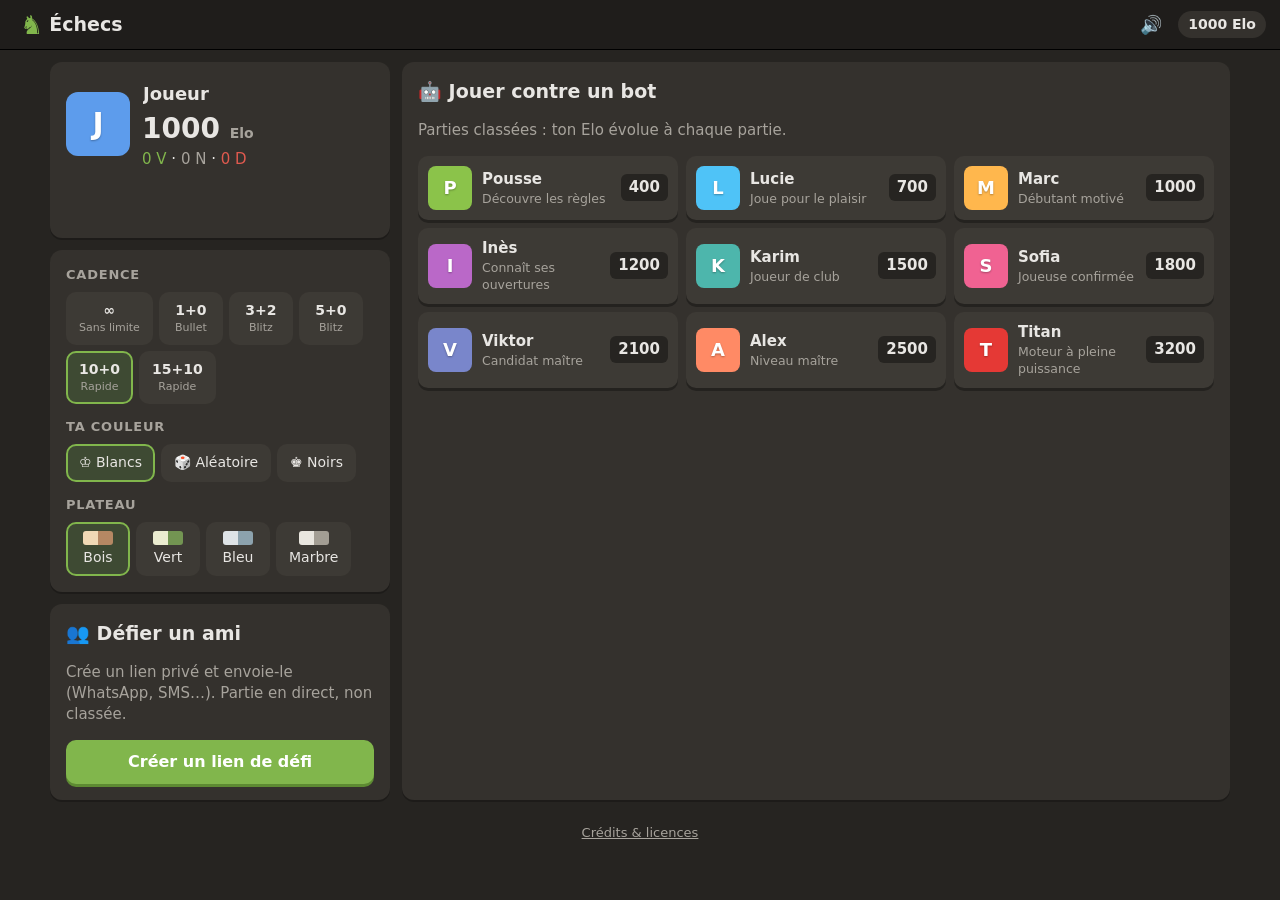
==== index.html @ 0f27241a "Jeu d'échecs : bots, Elo, revue de partie, défi entre amis" ====
<!doctype html>
<html lang="fr">
<head>
<meta charset="utf-8">
<meta name="viewport" content="width=device-width,initial-scale=1,viewport-fit=cover">
<meta name="robots" content="noindex,nofollow">
<meta name="referrer" content="no-referrer">
<meta name="theme-color" content="#262421">
<title>Échecs</title>
<link rel="icon" href="data:image/svg+xml,%3Csvg xmlns='http://www.w3.org/2000/svg' viewBox='0 0 100 100'%3E%3Ctext y='.9em' font-size='90'%3E♞%3C/text%3E%3C/svg%3E">
<link rel="stylesheet" href="lib/pieces.css">
<link rel="stylesheet" href="css/style.css">
<script src="lib/peerjs.min.js" defer></script>
<script type="module" src="js/app.js"></script>
</head>
<body data-theme="bois">
<header class="topbar">
  <button class="brand" data-act="home"><span class="logo">♞</span> Échecs</button>
  <div class="top-right">
    <button class="icon-btn" id="btnSound" data-act="toggleSound" title="Son">🔊</button>
    <span class="chip" id="eloChip"></span>
  </div>
</header>

<main>
  <section id="home" class="screen">
    <div class="home-grid">
      <div class="card profile">
        <span class="avatar big" id="meAvatar"></span>
        <div class="pinfo">
          <input id="nameInput" maxlength="16" aria-label="Pseudo" title="Clique pour changer ton pseudo">
          <div class="elo-big"><span id="eloBig"></span> <small>Elo</small></div>
          <div class="stats" id="stats"></div>
        </div>
        <canvas id="eloSpark" height="40"></canvas>
      </div>

      <div class="card settings">
        <h3>Cadence</h3><div class="chips" id="tcChips"></div>
        <h3>Ta couleur</h3><div class="chips" id="colorChips"></div>
        <h3>Plateau</h3><div class="chips" id="themeChips"></div>
      </div>

      <div class="card friend">
        <h2>👥 Défier un ami</h2>
        <p class="muted">Crée un lien privé et envoie-le (WhatsApp, SMS…). Partie en direct, non classée.</p>
        <button class="btn primary wide" data-act="host">Créer un lien de défi</button>
      </div>

      <div class="card bots">
        <h2>🤖 Jouer contre un bot</h2>
        <p class="muted">Parties classées : ton Elo évolue à chaque partie.</p>
        <div class="bot-grid" id="botGrid"></div>
      </div>
    </div>
    <footer class="foot"><a href="credits.html">Crédits &amp; licences</a></footer>
  </section>

  <section id="game" class="screen hidden">
    <div class="game-layout">
      <div class="board-col">
        <div class="pbar" id="barTop"></div>
        <div class="board-row">
          <div class="evalbar hidden" id="evalBar"><div class="fill" id="evalFill"></div><span id="evalTxt"></span></div>
          <div id="board"></div>
        </div>
        <div class="pbar" id="barBottom"></div>
      </div>
      <aside class="side">
        <div class="actions" id="actions"></div>
        <div class="card review hidden" id="review"></div>
        <div class="card movecard">
          <div class="moves" id="moves"></div>
          <div class="nav">
            <button data-act="first" title="Début">⏮</button>
            <button data-act="prev" title="Précédent">◀</button>
            <button data-act="next" title="Suivant">▶</button>
            <button data-act="last" title="Fin">⏭</button>
            <button data-act="flip" title="Retourner l'échiquier">⇅</button>
          </div>
        </div>
      </aside>
    </div>
  </section>
</main>

<div class="modal hidden" id="modal"><div class="modal-box" id="modalBox"></div></div>
<div class="toast" id="toast"></div>
</body>
</html>
---- lib/pieces.css ----
/** Embedded SVGs for all chess pieces */
.piece.pawn.white {
  background-image: url('[data-uri]');
}
.piece.bishop.white {
  background-image: url('[data-uri]');
}
.piece.knight.white {
  background-image: url('[data-uri]');
}
.piece.rook.white {
  background-image: url('[data-uri]');
}
.piece.queen.white {
  background-image: url('[data-uri]');
}
.piece.king.white {
  background-image: url('[data-uri]');
}
.piece.pawn.black {
  background-image: url('[data-uri]');
}
.piece.bishop.black {
  background-image: url('[data-uri]');
}
.piece.knight.black {
  background-image: url('[data-uri]');
}
.piece.rook.black {
  background-image: url('[data-uri]');
}
.piece.queen.black {
  background-image: url('[data-uri]');
}
.piece.king.black {
  background-image: url('[data-uri]');
}
---- css/style.css ----
:root {
  --bg: #262421; --bg2: #2f2c29; --card: #34312d; --card2: #3d3a35; --line: #4a4640;
  --txt: #e8e6e3; --muted: #a7a39c; --green: #81b64c; --green-d: #5d8a32; --red: #e05a4f;
  --light: #f0d9b5; --dark: #b58863;
  --bs: min(calc(100vw - 20px), calc(100dvh - 200px), 640px);
  color-scheme: dark;
}
body[data-theme="vert"] { --light: #ebecd0; --dark: #739552; }
body[data-theme="bleu"] { --light: #dee3e6; --dark: #8ca2ad; }
body[data-theme="marbre"] { --light: #e9e6df; --dark: #a39e94; }

* { box-sizing: border-box; }
html, body { margin: 0; }
body {
  background: var(--bg); color: var(--txt); min-height: 100dvh;
  font: 15px/1.4 system-ui, -apple-system, "Segoe UI", Roboto, sans-serif;
  -webkit-tap-highlight-color: transparent;
}
button { font: inherit; color: inherit; cursor: pointer; border: 0; background: none; }
.hidden { display: none !important; }
.muted { color: var(--muted); }
.small { font-size: 13px; }
.center { text-align: center; }
h2 { margin: 0 0 6px; font-size: 19px; }
h3 { margin: 14px 0 8px; font-size: 13px; text-transform: uppercase; letter-spacing: .06em; color: var(--muted); }
h3:first-child { margin-top: 0; }

/* Barre du haut */
.topbar {
  position: sticky; top: 0; z-index: 50; display: flex; align-items: center; justify-content: space-between;
  padding: 8px 14px; background: #1f1d1b; border-bottom: 1px solid #000;
}
.brand { font-weight: 800; font-size: 19px; display: flex; align-items: center; gap: 6px; }
.logo { font-size: 26px; color: var(--green); line-height: 1; }
.top-right { display: flex; align-items: center; gap: 8px; }
.icon-btn { font-size: 18px; padding: 4px 8px; border-radius: 8px; }
.icon-btn:hover { background: var(--card); }
.chip { background: var(--card); padding: 4px 10px; border-radius: 99px; font-weight: 700; font-size: 14px; }

main { padding: 12px 10px 30px; max-width: 1200px; margin: 0 auto; }
.card { background: var(--card); border-radius: 12px; padding: 16px; box-shadow: 0 2px 0 rgba(0,0,0,.25); }

/* Boutons */
.btn {
  display: inline-flex; align-items: center; justify-content: center; gap: 6px;
  padding: 11px 16px; border-radius: 10px; background: var(--card2); font-weight: 700;
  box-shadow: 0 3px 0 rgba(0,0,0,.35); transition: filter .15s, transform .05s; text-decoration: none;
}
.btn:hover { filter: brightness(1.12); }
.btn:active { transform: translateY(2px); box-shadow: 0 1px 0 rgba(0,0,0,.35); }
.btn.primary { background: var(--green); color: #fff; box-shadow: 0 3px 0 var(--green-d); font-size: 16px; }
.btn.ghost { background: transparent; box-shadow: none; color: var(--muted); }
.btn.wa { background: #25d366; color: #fff; box-shadow: 0 3px 0 #1a9c4b; }
.btn.wide { width: 100%; }
.btn-col { display: flex; flex-direction: column; gap: 10px; margin-top: 16px; }
.btn-row { display: flex; gap: 8px; flex-wrap: wrap; justify-content: center; margin: 12px 0; }

/* Accueil */
.home-grid { display: grid; gap: 12px; grid-template-columns: 1fr; }
@media (min-width: 860px) {
  .home-grid { grid-template-columns: 340px 1fr; }
  .profile, .settings, .friend { grid-column: 1; }
  .bots { grid-column: 2; grid-row: 1 / span 3; }
}
.profile { display: grid; grid-template-columns: auto 1fr; gap: 12px; align-items: center; }
.profile canvas { grid-column: 1 / -1; width: 100%; height: 40px; }
.avatar {
  display: inline-flex; align-items: center; justify-content: center; flex: none;
  width: 38px; height: 38px; border-radius: 8px; font-weight: 800; color: #fff; font-size: 18px;
  background: #5d9cec; text-shadow: 0 1px 2px rgba(0,0,0,.3);
}
.avatar.big { width: 64px; height: 64px; font-size: 30px; border-radius: 12px; background: #5d9cec; }
#nameInput {
  background: transparent; border: 1px solid transparent; color: var(--txt); font: inherit; font-weight: 800;
  font-size: 18px; padding: 2px 6px; margin-left: -6px; border-radius: 6px; width: 100%;
}
#nameInput:hover, #nameInput:focus { border-color: var(--line); outline: none; background: var(--bg2); }
.elo-big { font-size: 28px; font-weight: 800; }
.elo-big small { font-size: 14px; color: var(--muted); }
.stats .w { color: var(--green); } .stats .l { color: var(--red); } .stats .d { color: var(--muted); }
.chips { display: flex; flex-wrap: wrap; gap: 6px; }
.chip-btn {
  background: var(--card2); border: 2px solid transparent; border-radius: 10px; padding: 7px 11px;
  display: inline-flex; flex-direction: column; align-items: center; min-width: 64px; font-size: 14px;
}
.chip-btn small { color: var(--muted); font-size: 11px; }
.chip-btn.on { border-color: var(--green); background: #3e4a33; }
.chip-btn .sw { width: 30px; height: 14px; border-radius: 3px; margin-bottom: 3px; display: block; }
.theme-bois .sw { background: linear-gradient(90deg, #f0d9b5 50%, #b58863 50%); }
.theme-vert .sw { background: linear-gradient(90deg, #ebecd0 50%, #739552 50%); }
.theme-bleu .sw { background: linear-gradient(90deg, #dee3e6 50%, #8ca2ad 50%); }
.theme-marbre .sw { background: linear-gradient(90deg, #e9e6df 50%, #a39e94 50%); }
.bot-grid { display: grid; gap: 8px; grid-template-columns: repeat(auto-fill, minmax(240px, 1fr)); margin-top: 12px; }
.bot {
  display: flex; align-items: center; gap: 10px; text-align: left; padding: 10px; border-radius: 10px;
  background: var(--card2); box-shadow: 0 3px 0 rgba(0,0,0,.3); transition: transform .1s, filter .15s;
}
.bot:hover { filter: brightness(1.12); transform: translateY(-1px); }
.bot .avatar { width: 44px; height: 44px; }
.bot-info { flex: 1; display: flex; flex-direction: column; min-width: 0; }
.bot-info small { color: var(--muted); }
.bot-elo { font-weight: 800; background: var(--bg); padding: 3px 8px; border-radius: 6px; }
.foot { text-align: center; margin-top: 24px; font-size: 13px; }
.foot a { color: var(--muted); }

/* Partie */
.game-layout { display: flex; flex-direction: column; gap: 12px; align-items: center; }
.board-col { display: flex; flex-direction: column; gap: 6px; }
.board-row { display: flex; gap: 6px; }
.side { width: 100%; max-width: var(--bs); display: flex; flex-direction: column; gap: 10px; }
@media (min-width: 900px) {
  :root { --bs: min(calc(100dvh - 160px), calc(100vw - 440px), 760px); }
  .game-layout { flex-direction: row; align-items: flex-start; justify-content: center; }
  .side { width: 360px; max-width: none; max-height: calc(var(--bs) + 100px); }
  .side .actions { order: 3; }
  .movecard { flex: 1; min-height: 0; }
}

.pbar { display: flex; align-items: center; gap: 10px; min-height: 44px; }
.board-row.with-eval ~ .pbar, .board-row.with-eval ~ .pbar { padding-left: 0; }
.pmeta { flex: 1; min-width: 0; }
.pname { font-weight: 700; white-space: nowrap; overflow: hidden; text-overflow: ellipsis; }
.pelo { color: var(--muted); font-weight: 400; }
.capt { height: 20px; display: flex; align-items: center; gap: 4px; }
.cgroup { display: inline-flex; }
.capt .piece { display: inline-block; width: 18px; height: 18px; background-size: cover; margin-right: -7px; }
.adv { color: var(--muted); font-size: 13px; margin-left: 8px; }
.clock {
  font: 700 22px/1 ui-monospace, "SF Mono", Consolas, monospace; padding: 8px 12px; border-radius: 6px;
  min-width: 96px; text-align: right; background: #2b2926; color: #8b8780;
}
.clock.cw.on { background: #f0f0f0; color: #222; }
.clock.cb.on { background: #1a1917; color: #fff; box-shadow: inset 0 0 0 2px #555; }
.clock.low.on { background: #c33; color: #fff; }
.thinking { display: inline-flex; gap: 3px; margin-left: 8px; vertical-align: middle; }
.thinking i { width: 5px; height: 5px; border-radius: 50%; background: var(--muted); animation: blink 1s infinite; }
.thinking i:nth-child(2) { animation-delay: .2s; } .thinking i:nth-child(3) { animation-delay: .4s; }
@keyframes blink { 0%, 100% { opacity: .2; } 50% { opacity: 1; } }

/* Échiquier */
#board { width: var(--bs); height: var(--bs); }
.board-row.with-eval #board { width: calc(var(--bs) - 22px); height: calc(var(--bs) - 22px); }
.board {
  position: relative; user-select: none; -webkit-user-select: none; touch-action: none;
  border-radius: 4px; overflow: hidden; box-shadow: 0 8px 24px rgba(0,0,0,.5), 0 0 0 1px rgba(0,0,0,.4);
}
.sqs { position: absolute; inset: 0; display: grid; grid-template: repeat(8, 1fr) / repeat(8, 1fr); }
.sq { position: relative; }
.sq.light { background: var(--light); }
.sq.dark { background: var(--dark); }
body[data-theme="bois"] .sq.light { background: var(--light) linear-gradient(115deg, rgba(255,255,255,.08), rgba(0,0,0,.04) 60%, rgba(255,255,255,.06)); }
body[data-theme="bois"] .sq.dark { background: var(--dark) linear-gradient(115deg, rgba(255,255,255,.06), rgba(0,0,0,.08) 55%, rgba(255,255,255,.04)); }
.sq .rk, .sq .fl { position: absolute; font-size: calc(var(--bs) / 48); font-weight: 700; pointer-events: none; }
.sq .rk { top: 3%; left: 4%; } .sq .fl { bottom: 2%; right: 5%; }
.sq.light .rk, .sq.light .fl { color: var(--dark); }
.sq.dark .rk, .sq.dark .fl { color: var(--light); }
.sq.last::after { content: ""; position: absolute; inset: 0; background: rgba(255, 255, 51, .38); }
.sq.sel::after { content: ""; position: absolute; inset: 0; background: rgba(20, 85, 30, .45); }
.sq.check { background-image: radial-gradient(ellipse at center, #ff0000 0%, #e70000 25%, rgba(169,0,0,0) 89%) !important; }
.sq.dest::before {
  content: ""; position: absolute; inset: 0; z-index: 5; pointer-events: none;
  background: radial-gradient(rgba(20, 30, 20, .3) 18%, transparent 19%);
}
.sq.dest.cap::before { background: radial-gradient(transparent 77%, rgba(20, 30, 20, .3) 78%); }
.pcs { position: absolute; inset: 0; z-index: 3; pointer-events: none; }
.pc {
  position: absolute; left: 0; top: 0; width: 12.5%; height: 12.5%; background-size: cover;
  transition: transform .18s cubic-bezier(.25,.8,.35,1); will-change: transform;
  filter: drop-shadow(0 2px 1.5px rgba(0,0,0,.35));
}
.pc.snap { transition: none; }
.pc.dragging { transition: none; z-index: 20; scale: 1.15; filter: drop-shadow(0 8px 6px rgba(0,0,0,.45)); }
.board.active .sq { cursor: pointer; }
.arrows { position: absolute; inset: 0; width: 100%; height: 100%; z-index: 12; pointer-events: none; }
.badge-wrap { position: absolute; left: 0; top: 0; width: 12.5%; height: 12.5%; z-index: 15; pointer-events: none; }
.badge {
  position: absolute; top: -8%; right: -8%; width: 42%; height: 42%; border-radius: 50%;
  display: flex; align-items: center; justify-content: center; color: #fff; font-weight: 900;
  font-size: calc(var(--bs) / 40); box-shadow: 0 2px 4px rgba(0,0,0,.5); border: 2px solid rgba(255,255,255,.9);
  animation: pop .25s ease-out;
}
@keyframes pop { from { transform: scale(.3); } to { transform: scale(1); } }
.promo {
  position: absolute; inset: 0; z-index: 30; background: rgba(0,0,0,.6);
  display: flex; align-items: center; justify-content: center; gap: 3%;
}
.promo button {
  width: 19%; aspect-ratio: 1; border-radius: 50%; background-color: #d7d7d7; background-size: 80%;
  background-position: center; background-repeat: no-repeat; box-shadow: 0 4px 10px rgba(0,0,0,.5);
}
.promo button:hover { background-color: #fff; }

/* Barre d'évaluation */
.evalbar {
  position: relative; width: 16px; height: calc(var(--bs) - 22px); border-radius: 3px; overflow: hidden;
  background: #403d39; flex: none; box-shadow: 0 0 0 1px rgba(0,0,0,.4);
}
.evalbar .fill { position: absolute; left: 0; right: 0; bottom: 0; background: #f0f0f0; transition: height .4s ease; }
.evalbar.flip .fill { bottom: auto; top: 0; }
#evalTxt { position: absolute; left: 0; right: 0; text-align: center; font-size: 9px; font-weight: 800; z-index: 2; }
#evalTxt.white-adv { bottom: 3px; color: #333; }
#evalTxt.black-adv { top: 3px; color: #ddd; }
.evalbar.flip #evalTxt.white-adv { bottom: auto; top: 3px; }
.evalbar.flip #evalTxt.black-adv { top: auto; bottom: 3px; }

/* Panneau latéral */
.actions { display: flex; gap: 8px; }
.actions .btn { flex: 1; }
.movecard { padding: 0; display: flex; flex-direction: column; overflow: hidden; }
.moves { overflow-y: auto; max-height: 220px; min-height: 80px; padding: 6px 0; }
@media (min-width: 900px) { .moves { max-height: none; flex: 1; } }
.mrow { display: grid; grid-template-columns: 44px 1fr 1fr; padding: 1px 8px; }
.mrow:nth-child(odd) { background: rgba(255,255,255,.025); }
.mnum { color: var(--muted); padding: 4px 0; }
.mv { padding: 4px 6px; border-radius: 4px; cursor: pointer; font-weight: 600; display: flex; align-items: center; gap: 5px; }
.mv:hover { background: var(--card2); }
.mv.cur { background: #4b5d3a; }
.mglyph, .cglyph {
  display: inline-flex; align-items: center; justify-content: center; width: 18px; height: 18px; border-radius: 50%;
  color: #fff; font-size: 10px; font-weight: 900; font-style: normal; flex: none;
}
.nav { display: flex; border-top: 1px solid var(--line); }
.nav button { flex: 1; padding: 12px 0; font-size: 18px; }
.nav button:hover { background: var(--card2); }

.review h3 { display: flex; justify-content: space-between; align-items: baseline; text-transform: none; letter-spacing: 0; font-size: 16px; color: var(--txt); }
.progress { height: 6px; background: var(--bg); border-radius: 3px; overflow: hidden; margin-bottom: 10px; }
.progress i { display: block; height: 100%; background: var(--green); transition: width .3s; }
.accs { display: grid; grid-template-columns: 1fr 1fr; gap: 8px; margin-bottom: 10px; }
.acc { border-radius: 8px; padding: 8px; display: flex; flex-direction: column; align-items: center; }
.acc.w { background: #f0f0f0; color: #222; } .acc.b { background: #1a1917; color: #fff; }
.acc b { font-size: 24px; } .acc small { font-size: 11px; opacity: .7; }
#graph { width: 100%; height: 80px; border-radius: 6px; cursor: pointer; display: block; }
.comment { margin: 10px 0; min-height: 44px; }
.cmt { display: flex; gap: 10px; align-items: flex-start; }
.cglyph { width: 28px; height: 28px; font-size: 13px; }
.cmt > div { flex: 1; }
.cev { font-weight: 800; background: var(--bg); padding: 2px 6px; border-radius: 4px; font-size: 13px; }
.bestline { color: var(--muted); font-size: 14px; margin-top: 2px; }
.bestline b { color: var(--green); }
details summary { cursor: pointer; color: var(--muted); font-size: 14px; }
.counts { width: 100%; border-collapse: collapse; margin-top: 6px; font-size: 14px; }
.counts th { font-size: 12px; color: var(--muted); font-weight: 600; }
.counts td { padding: 3px 4px; }
.counts td:nth-child(2) { display: flex; align-items: center; gap: 6px; }
.cw-n, .cb-n { text-align: center; font-weight: 800; width: 50px; }

/* Modale & toast */
.modal { position: fixed; inset: 0; z-index: 100; background: rgba(0,0,0,.6); display: flex; align-items: center; justify-content: center; padding: 16px; animation: fade .2s; }
.modal-box { background: var(--card); border-radius: 14px; padding: 22px; width: 100%; max-width: 400px; text-align: center; box-shadow: 0 20px 50px rgba(0,0,0,.6); animation: rise .25s ease-out; }
@keyframes fade { from { opacity: 0; } }
@keyframes rise { from { transform: translateY(20px); opacity: 0; } }
.end-icon { font-size: 46px; }
.elo-change { font-size: 18px; margin-top: 8px; }
.elo-change .up { color: var(--green); font-weight: 800; } .elo-change .down { color: var(--red); font-weight: 800; }
.linkbox { width: 100%; padding: 10px; border-radius: 8px; border: 1px solid var(--line); background: var(--bg); color: var(--txt); font: inherit; margin-top: 10px; text-align: center; }
.waiting { display: flex; align-items: center; justify-content: center; gap: 10px; margin: 14px 0 6px; color: var(--muted); }
.spinner { width: 22px; height: 22px; border: 3px solid var(--line); border-top-color: var(--green); border-radius: 50%; animation: spin .8s linear infinite; margin: 10px auto; }
.waiting .spinner { margin: 0; }
@keyframes spin { to { transform: rotate(360deg); } }
.toast {
  position: fixed; left: 50%; bottom: 24px; transform: translate(-50%, 30px); opacity: 0; z-index: 200;
  background: #111; color: #fff; padding: 10px 16px; border-radius: 10px; max-width: calc(100vw - 32px);
  transition: .25s; pointer-events: none; box-shadow: 0 6px 20px rgba(0,0,0,.5); text-align: center;
}
.toast.show { opacity: 1; transform: translate(-50%, 0); }
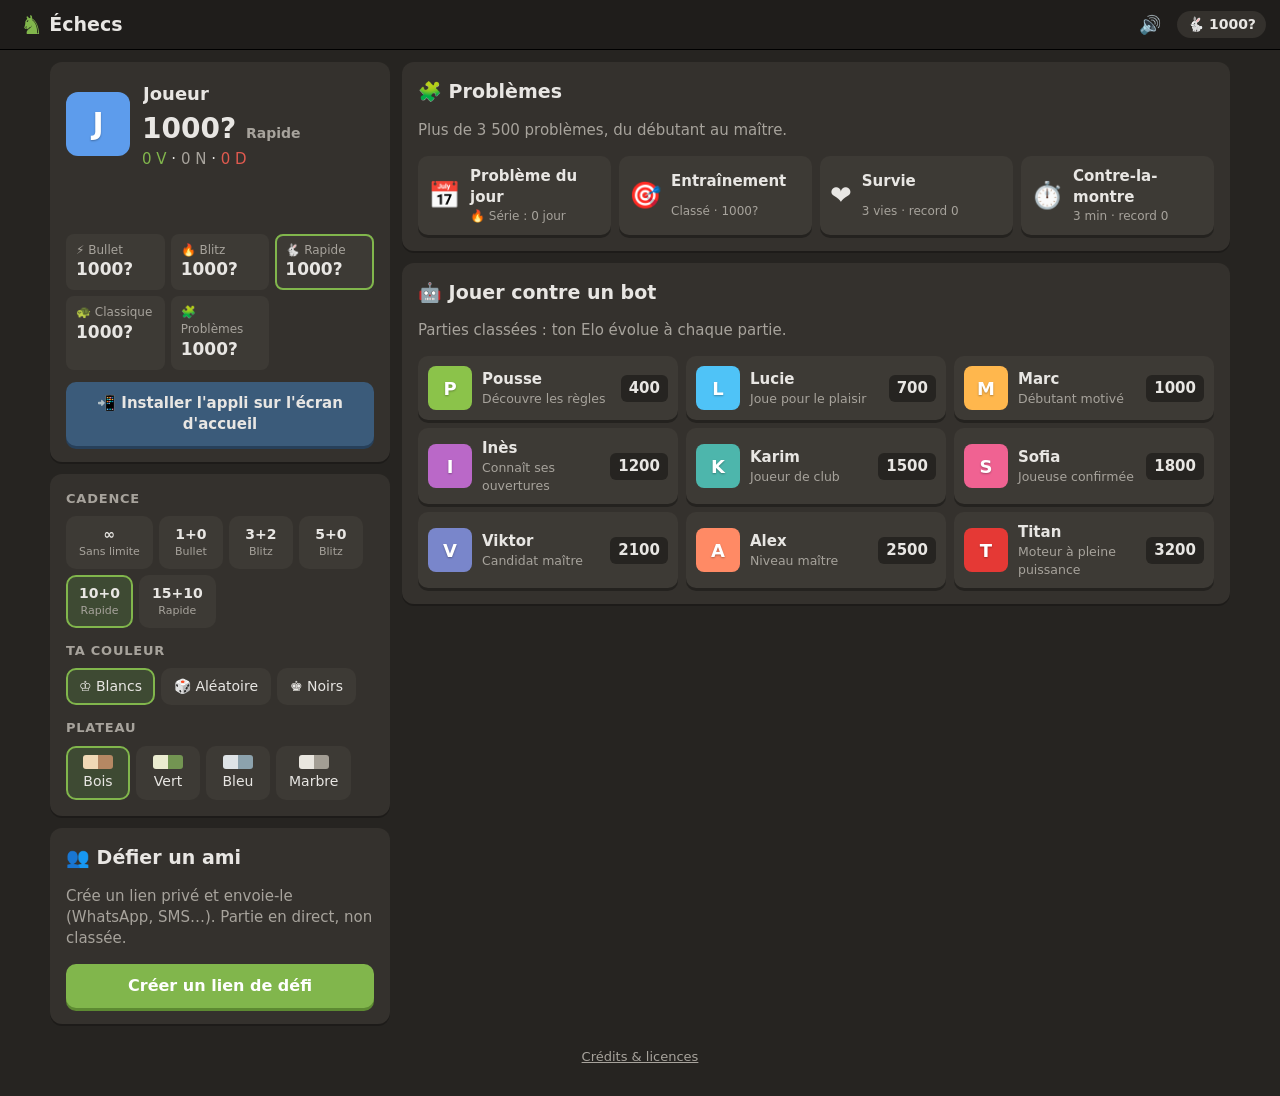
==== commit e9ac71ad: "v2 : classements Glicko-2, problèmes (jour, survie, chrono, entraînement), animations, sons, appli i" ====
--- a/index.html
+++ b/index.html
@@ -6,8 +6,13 @@
 <meta name="robots" content="noindex,nofollow">
 <meta name="referrer" content="no-referrer">
 <meta name="theme-color" content="#262421">
+<link rel="manifest" href="manifest.webmanifest">
+<link rel="apple-touch-icon" href="icons/icon-192.png">
+<meta name="apple-mobile-web-app-capable" content="yes">
+<meta name="apple-mobile-web-app-status-bar-style" content="black-translucent">
+<meta name="apple-mobile-web-app-title" content="Échecs">
 <title>Échecs</title>
-<link rel="icon" href="data:image/svg+xml,%3Csvg xmlns='http://www.w3.org/2000/svg' viewBox='0 0 100 100'%3E%3Ctext y='.9em' font-size='90'%3E♞%3C/text%3E%3C/svg%3E">
+<link rel="icon" href="icons/icon-192.png">
 <link rel="stylesheet" href="lib/pieces.css">
 <link rel="stylesheet" href="css/style.css">
 <script src="lib/peerjs.min.js" defer></script>
@@ -29,10 +34,18 @@
         <span class="avatar big" id="meAvatar"></span>
         <div class="pinfo">
           <input id="nameInput" maxlength="16" aria-label="Pseudo" title="Clique pour changer ton pseudo">
-          <div class="elo-big"><span id="eloBig"></span> <small>Elo</small></div>
+          <div class="elo-big"><span id="eloBig"></span> <small id="eloCat"></small></div>
           <div class="stats" id="stats"></div>
         </div>
         <canvas id="eloSpark" height="40"></canvas>
+        <div class="ratings" id="ratings"></div>
+        <button class="btn wide install hidden" id="installBtn" data-act="install">📲 Installer l'appli sur l'écran d'accueil</button>
+      </div>
+
+      <div class="card puzzles">
+        <h2>🧩 Problèmes</h2>
+        <p class="muted">Plus de 3 500 problèmes, du débutant au maître.</p>
+        <div class="pz-modes" id="pzModes"></div>
       </div>
 
       <div class="card settings">
@@ -54,6 +67,20 @@
       </div>
     </div>
     <footer class="foot"><a href="credits.html">Crédits &amp; licences</a></footer>
+  </section>
+
+  <section id="puzzle" class="screen hidden">
+    <div class="game-layout">
+      <div class="board-col">
+        <div class="pz-top" id="pzTop"></div>
+        <div class="board-row"><div id="pboard"></div></div>
+        <div class="pz-status" id="pzStatus"></div>
+      </div>
+      <aside class="side">
+        <div class="actions" id="pzActions"></div>
+        <div class="card" id="pzPanel"></div>
+      </aside>
+    </div>
   </section>
 
   <section id="game" class="screen hidden">
--- a/css/style.css
+++ b/css/style.css
@@ -58,9 +58,9 @@
 /* Accueil */
 .home-grid { display: grid; gap: 12px; grid-template-columns: 1fr; }
 @media (min-width: 860px) {
-  .home-grid { grid-template-columns: 340px 1fr; }
-  .profile, .settings, .friend { grid-column: 1; }
-  .bots { grid-column: 2; grid-row: 1 / span 3; }
+  .home-grid { grid-template-columns: 340px 1fr; grid-template-areas: "profile puzzles" "profile bots" "settings bots" "friend bots"; align-items: start; }
+  .profile { grid-area: profile; } .settings { grid-area: settings; } .friend { grid-area: friend; }
+  .puzzles { grid-area: puzzles; } .bots { grid-area: bots; }
 }
 .profile { display: grid; grid-template-columns: auto 1fr; gap: 12px; align-items: center; }
 .profile canvas { grid-column: 1 / -1; width: 100%; height: 40px; }
@@ -138,7 +138,7 @@
 @keyframes blink { 0%, 100% { opacity: .2; } 50% { opacity: 1; } }
 
 /* Échiquier */
-#board { width: var(--bs); height: var(--bs); }
+#board, #pboard { width: var(--bs); height: var(--bs); }
 .board-row.with-eval #board { width: calc(var(--bs) - 22px); height: calc(var(--bs) - 22px); }
 .board {
   position: relative; user-select: none; -webkit-user-select: none; touch-action: none;
@@ -264,3 +264,53 @@
   transition: .25s; pointer-events: none; box-shadow: 0 6px 20px rgba(0,0,0,.5); text-align: center;
 }
 .toast.show { opacity: 1; transform: translate(-50%, 0); }
+
+/* ---------- v2 : classements, problèmes, animations ---------- */
+.screen { animation: screenIn .28s ease-out; }
+@keyframes screenIn { from { opacity: 0; transform: translateY(8px); } }
+.ratings { grid-column: 1 / -1; display: grid; grid-template-columns: repeat(auto-fit, minmax(92px, 1fr)); gap: 6px; }
+.rtile { background: var(--card2); border-radius: 8px; padding: 6px 8px; display: flex; flex-direction: column; border: 2px solid transparent; }
+.rtile span { font-size: 12px; color: var(--muted); }
+.rtile b { font-size: 17px; }
+.rtile.on { border-color: var(--green); }
+.install { grid-column: 1 / -1; background: #3b5b7a; box-shadow: 0 3px 0 #27405a; }
+.pz-modes { display: grid; grid-template-columns: repeat(auto-fit, minmax(150px, 1fr)); gap: 8px; margin-top: 12px; }
+.pzmode {
+  display: grid; grid-template-columns: auto 1fr; grid-template-rows: auto auto; column-gap: 10px; text-align: left; align-items: center;
+  background: var(--card2); border-radius: 10px; padding: 10px; box-shadow: 0 3px 0 rgba(0,0,0,.3); transition: transform .1s, filter .15s;
+}
+.pzmode:hover { filter: brightness(1.12); transform: translateY(-1px); }
+.pzi { grid-row: 1 / span 2; font-size: 26px; }
+.pzmode small { color: var(--muted); font-size: 12px; }
+.pz-top { display: flex; align-items: center; justify-content: space-between; min-height: 44px; font-size: 17px; gap: 8px; }
+.pz-stats { display: flex; align-items: center; gap: 12px; font-weight: 800; }
+.pz-score { background: var(--green); color: #fff; border-radius: 8px; padding: 3px 10px; font-size: 18px; }
+.pz-clock { font: 700 22px ui-monospace, Consolas, monospace; background: #f0f0f0; color: #222; border-radius: 6px; padding: 4px 10px; }
+.pz-rating i, .elo-change i { font-style: normal; }
+.up { color: var(--green); } .down { color: var(--red); }
+.hearts { font-size: 18px; letter-spacing: 2px; }
+.pz-status { min-height: 44px; font-size: 16px; padding: 10px 4px; }
+.pz-status .ok { color: var(--green); } .pz-status .ko, .ko { color: var(--red); }
+.turn { width: 16px; height: 16px; border-radius: 3px; display: inline-block; vertical-align: -3px; margin-right: 6px; box-shadow: 0 0 0 1px #000; }
+.turn.w { background: #fff; } .turn.b { background: #111; box-shadow: 0 0 0 1px #777; }
+.pz-info { display: flex; justify-content: space-between; margin-bottom: 8px; }
+.pz-themes { display: flex; flex-wrap: wrap; gap: 6px; margin: 8px 0; }
+.pz-themes span { background: var(--card2); border-radius: 99px; padding: 3px 10px; font-size: 13px; }
+#pzPanel a { display: block; margin-top: 10px; }
+.score-big { font-size: 44px; font-weight: 900; margin: 6px 0; }
+.score-big small { display: block; font-size: 15px; font-weight: 400; color: var(--muted); }
+.sq.good::after { content: ""; position: absolute; inset: 0; background: rgba(129, 182, 76, .55); animation: fadeOut 1s forwards; }
+.sq.bad::after { content: ""; position: absolute; inset: 0; background: rgba(224, 70, 60, .6); animation: fadeOut 1s forwards; }
+.sq.hint::after { content: ""; position: absolute; inset: 0; box-shadow: inset 0 0 0 4px #5c8bb0; background: rgba(92, 139, 176, .35); animation: pulse .5s 3 alternate; }
+@keyframes fadeOut { to { opacity: 0; } }
+@keyframes pulse { from { opacity: .3; } }
+.sq.check { animation: checkPulse 1s ease-in-out 2; }
+@keyframes checkPulse { 50% { filter: brightness(1.35); } }
+.pc.land { animation: land .2s ease-out; }
+@keyframes land { 0% { scale: 1.12; } 60% { scale: .97; } 100% { scale: 1; } }
+.pc.captured { transition: none; animation: capOut .25s ease-in forwards; z-index: 1; }
+@keyframes capOut { to { scale: .4; opacity: 0; rotate: 25deg; } }
+.shake { animation: shake .45s; }
+@keyframes shake { 15%, 55% { translate: -6px 0; } 35%, 75% { translate: 6px 0; } 90% { translate: -2px 0; } }
+.confetti { position: fixed; inset: 0; width: 100vw; height: 100vh; pointer-events: none; z-index: 300; }
+@media (prefers-reduced-motion: reduce) { .pc { transition: none; } .pc.land, .shake, .screen { animation: none; } }
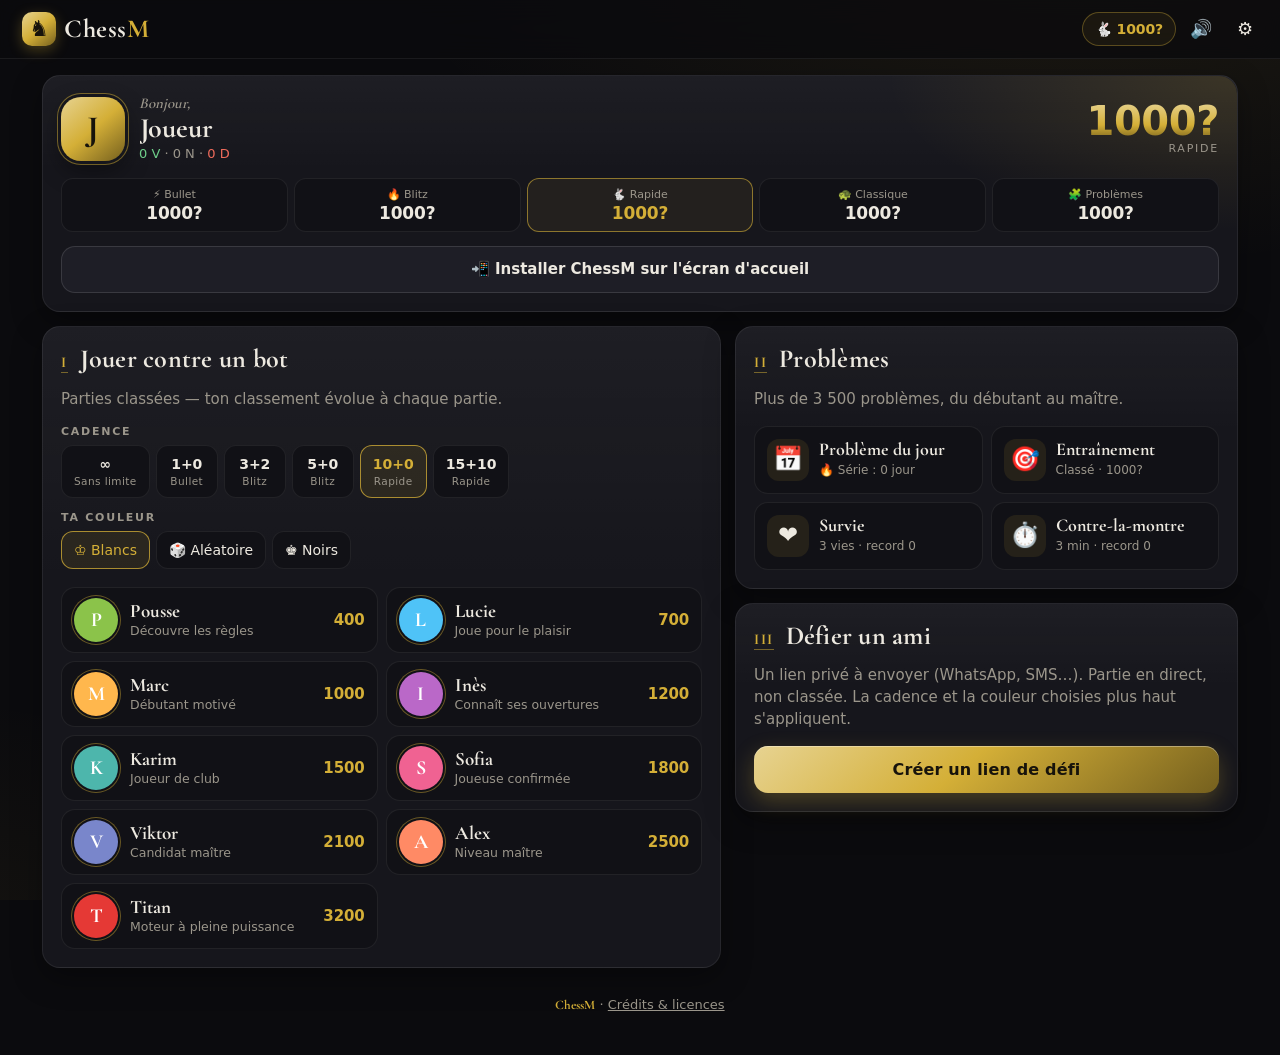
==== commit fc04f4fc: "ChessM : nouveau design premium, couleur d'accent, scénarios et mats dans la revue, annonces vocales" ====
--- a/index.html
+++ b/index.html
@@ -5,68 +5,70 @@
 <meta name="viewport" content="width=device-width,initial-scale=1,viewport-fit=cover">
 <meta name="robots" content="noindex,nofollow">
 <meta name="referrer" content="no-referrer">
-<meta name="theme-color" content="#262421">
+<meta name="theme-color" content="#0c0c0f">
 <link rel="manifest" href="manifest.webmanifest">
 <link rel="apple-touch-icon" href="icons/icon-192.png">
+<meta name="mobile-web-app-capable" content="yes">
 <meta name="apple-mobile-web-app-capable" content="yes">
 <meta name="apple-mobile-web-app-status-bar-style" content="black-translucent">
-<meta name="apple-mobile-web-app-title" content="Échecs">
-<title>Échecs</title>
+<meta name="apple-mobile-web-app-title" content="ChessM">
+<title>ChessM</title>
 <link rel="icon" href="icons/icon-192.png">
+<link rel="preload" href="fonts/cormorant-garamond-latin-700-normal.woff2" as="font" type="font/woff2" crossorigin>
 <link rel="stylesheet" href="lib/pieces.css">
 <link rel="stylesheet" href="css/style.css">
 <script src="lib/peerjs.min.js" defer></script>
 <script type="module" src="js/app.js"></script>
 </head>
-<body data-theme="bois">
+<body data-theme="bronze">
 <header class="topbar">
-  <button class="brand" data-act="home"><span class="logo">♞</span> Échecs</button>
+  <button class="brand" data-act="home" aria-label="Accueil"><span class="logo">♞</span><span class="brand-name">Chess<em>M</em></span></button>
   <div class="top-right">
-    <button class="icon-btn" id="btnSound" data-act="toggleSound" title="Son">🔊</button>
     <span class="chip" id="eloChip"></span>
+    <button class="icon-btn" id="btnSound" data-act="toggleSound" title="Couper / activer le son">🔊</button>
+    <button class="icon-btn" data-act="settings" title="Paramètres" aria-label="Paramètres">⚙</button>
   </div>
 </header>
 
 <main>
   <section id="home" class="screen">
-    <div class="home-grid">
-      <div class="card profile">
+    <div class="hero card">
+      <div class="hero-id">
         <span class="avatar big" id="meAvatar"></span>
         <div class="pinfo">
-          <input id="nameInput" maxlength="16" aria-label="Pseudo" title="Clique pour changer ton pseudo">
-          <div class="elo-big"><span id="eloBig"></span> <small id="eloCat"></small></div>
+          <span class="greet" id="greet">Bonsoir,</span>
+          <input id="nameInput" maxlength="16" aria-label="Pseudo" title="Touche pour changer ton pseudo">
           <div class="stats" id="stats"></div>
         </div>
-        <canvas id="eloSpark" height="40"></canvas>
-        <div class="ratings" id="ratings"></div>
-        <button class="btn wide install hidden" id="installBtn" data-act="install">📲 Installer l'appli sur l'écran d'accueil</button>
+        <div class="hero-elo"><span class="elo-big" id="eloBig"></span><small id="eloCat"></small></div>
+      </div>
+      <canvas id="eloSpark" height="40"></canvas>
+      <div class="ratings" id="ratings"></div>
+      <button class="btn wide install hidden" id="installBtn" data-act="install">📲 Installer ChessM sur l'écran d'accueil</button>
+    </div>
+
+    <div class="home-grid">
+      <div class="card play">
+        <div class="sec-head"><span class="sec-num">I</span><h2>Jouer contre un bot</h2></div>
+        <p class="muted">Parties classées — ton classement évolue à chaque partie.</p>
+        <div class="setting-row"><h3>Cadence</h3><div class="chips" id="tcChips"></div></div>
+        <div class="setting-row"><h3>Ta couleur</h3><div class="chips" id="colorChips"></div></div>
+        <div class="bot-grid" id="botGrid"></div>
       </div>
 
       <div class="card puzzles">
-        <h2>🧩 Problèmes</h2>
+        <div class="sec-head"><span class="sec-num">II</span><h2>Problèmes</h2></div>
         <p class="muted">Plus de 3 500 problèmes, du débutant au maître.</p>
         <div class="pz-modes" id="pzModes"></div>
       </div>
 
-      <div class="card settings">
-        <h3>Cadence</h3><div class="chips" id="tcChips"></div>
-        <h3>Ta couleur</h3><div class="chips" id="colorChips"></div>
-        <h3>Plateau</h3><div class="chips" id="themeChips"></div>
-      </div>
-
       <div class="card friend">
-        <h2>👥 Défier un ami</h2>
-        <p class="muted">Crée un lien privé et envoie-le (WhatsApp, SMS…). Partie en direct, non classée.</p>
+        <div class="sec-head"><span class="sec-num">III</span><h2>Défier un ami</h2></div>
+        <p class="muted">Un lien privé à envoyer (WhatsApp, SMS…). Partie en direct, non classée. La cadence et la couleur choisies plus haut s'appliquent.</p>
         <button class="btn primary wide" data-act="host">Créer un lien de défi</button>
       </div>
-
-      <div class="card bots">
-        <h2>🤖 Jouer contre un bot</h2>
-        <p class="muted">Parties classées : ton Elo évolue à chaque partie.</p>
-        <div class="bot-grid" id="botGrid"></div>
-      </div>
     </div>
-    <footer class="foot"><a href="credits.html">Crédits &amp; licences</a></footer>
+    <footer class="foot"><span>ChessM</span> · <a href="credits.html">Crédits &amp; licences</a></footer>
   </section>
 
   <section id="puzzle" class="screen hidden">
--- a/css/style.css
+++ b/css/style.css
@@ -1,316 +1,443 @@
+/* ChessM — thème premium (noir & accent personnalisable) */
+@font-face { font-family: "Cormorant"; font-weight: 600; font-display: swap; src: url("../fonts/cormorant-garamond-latin-600-normal.woff2") format("woff2"); }
+@font-face { font-family: "Cormorant"; font-weight: 700; font-display: swap; src: url("../fonts/cormorant-garamond-latin-700-normal.woff2") format("woff2"); }
+
 :root {
-  --bg: #262421; --bg2: #2f2c29; --card: #34312d; --card2: #3d3a35; --line: #4a4640;
-  --txt: #e8e6e3; --muted: #a7a39c; --green: #81b64c; --green-d: #5d8a32; --red: #e05a4f;
-  --light: #f0d9b5; --dark: #b58863;
-  --bs: min(calc(100vw - 20px), calc(100dvh - 200px), 640px);
+  --acc: #d4af37; --acc-rgb: 212,175,55; --acc-hi: rgb(232,212,150); --acc-lo: rgb(117,96,30); --acc-ink: #17130b;
+  --bg: #0b0b0e; --bg2: #111116; --card: #16161c; --card2: #1e1e26; --card3: #262630;
+  --line: rgba(255,255,255,.07); --line2: rgba(255,255,255,.12);
+  --txt: #ede9e0; --muted: #9b968b; --ok: #6fcf8a; --ko: #ef6b5b;
+  --light: #e9dcc3; --dark: #a88a62;
+  --serif: "Cormorant", "Iowan Old Style", "Palatino Linotype", Palatino, Georgia, serif;
+  --sans: system-ui, -apple-system, "Segoe UI", Roboto, "Helvetica Neue", sans-serif;
+  --r: 18px;
+  --bs: min(calc(100vw - 24px), calc(100dvh - 210px), 640px);
   color-scheme: dark;
 }
-body[data-theme="vert"] { --light: #ebecd0; --dark: #739552; }
-body[data-theme="bleu"] { --light: #dee3e6; --dark: #8ca2ad; }
-body[data-theme="marbre"] { --light: #e9e6df; --dark: #a39e94; }
-
-* { box-sizing: border-box; }
+body[data-theme="bois"]   { --light: #f0d9b5; --dark: #946f51; }
+body[data-theme="nuit"]   { --light: #cfcbc1; --dark: #56606f; }
+body[data-theme="marbre"] { --light: #ebe8e1; --dark: #a19c92; }
+body[data-theme="vert"]   { --light: #e6ead8; --dark: #6f8f72; }
+body[data-theme="bleu"]   { --light: #dee3e6; --dark: #788fa0; }
+body[data-theme="rubis"]  { --light: #f1e2de; --dark: #a4535b; }
+
+* { box-sizing: border-box; font-feature-settings: "lnum" 1; }
 html, body { margin: 0; }
 body {
-  background: var(--bg); color: var(--txt); min-height: 100dvh;
-  font: 15px/1.4 system-ui, -apple-system, "Segoe UI", Roboto, sans-serif;
+  min-height: 100dvh; color: var(--txt); font: 15px/1.45 var(--sans); font-variant-numeric: lining-nums;
+  background:
+    radial-gradient(1200px 600px at 85% -10%, rgba(var(--acc-rgb), .10), transparent 60%),
+    radial-gradient(900px 500px at -10% 110%, rgba(var(--acc-rgb), .06), transparent 60%),
+    var(--bg);
+  background-attachment: fixed;
   -webkit-tap-highlight-color: transparent;
 }
 button { font: inherit; color: inherit; cursor: pointer; border: 0; background: none; }
+a { color: var(--acc); }
 .hidden { display: none !important; }
 .muted { color: var(--muted); }
 .small { font-size: 13px; }
 .center { text-align: center; }
-h2 { margin: 0 0 6px; font-size: 19px; }
-h3 { margin: 14px 0 8px; font-size: 13px; text-transform: uppercase; letter-spacing: .06em; color: var(--muted); }
-h3:first-child { margin-top: 0; }
-
-/* Barre du haut */
+h2 { margin: 0; font: 700 26px/1.1 var(--serif); letter-spacing: .01em; }
+h3 { margin: 16px 0 8px; font: 600 11px/1 var(--sans); text-transform: uppercase; letter-spacing: .16em; color: var(--muted); }
+::selection { background: rgba(var(--acc-rgb), .35); }
+
+/* ---------- Barre du haut ---------- */
 .topbar {
   position: sticky; top: 0; z-index: 50; display: flex; align-items: center; justify-content: space-between;
-  padding: 8px 14px; background: #1f1d1b; border-bottom: 1px solid #000;
-}
-.brand { font-weight: 800; font-size: 19px; display: flex; align-items: center; gap: 6px; }
-.logo { font-size: 26px; color: var(--green); line-height: 1; }
-.top-right { display: flex; align-items: center; gap: 8px; }
-.icon-btn { font-size: 18px; padding: 4px 8px; border-radius: 8px; }
-.icon-btn:hover { background: var(--card); }
-.chip { background: var(--card); padding: 4px 10px; border-radius: 99px; font-weight: 700; font-size: 14px; }
-
-main { padding: 12px 10px 30px; max-width: 1200px; margin: 0 auto; }
-.card { background: var(--card); border-radius: 12px; padding: 16px; box-shadow: 0 2px 0 rgba(0,0,0,.25); }
-
-/* Boutons */
+  padding: 10px 16px; padding-top: max(10px, env(safe-area-inset-top));
+  background: rgba(11,11,14,.78); backdrop-filter: blur(14px) saturate(1.3); -webkit-backdrop-filter: blur(14px) saturate(1.3);
+  border-bottom: 1px solid var(--line);
+}
+.brand { display: flex; align-items: center; gap: 8px; }
+.logo {
+  width: 34px; height: 34px; border-radius: 10px; display: grid; place-items: center; font-size: 22px; color: var(--acc-ink);
+  background: linear-gradient(140deg, var(--acc-hi), var(--acc) 50%, var(--acc-lo)); box-shadow: 0 4px 14px rgba(var(--acc-rgb), .3);
+}
+.brand-name { font: 700 26px/1 var(--serif); letter-spacing: .02em; }
+.brand-name em { font-style: normal; color: var(--acc); }
+.top-right { display: flex; align-items: center; gap: 6px; }
+.icon-btn { width: 38px; height: 38px; border-radius: 12px; font-size: 18px; display: grid; place-items: center; transition: background .2s; }
+.icon-btn:hover { background: var(--card2); }
+.chip {
+  padding: 6px 12px; border-radius: 99px; font-weight: 700; font-size: 14px; white-space: nowrap;
+  border: 1px solid rgba(var(--acc-rgb), .35); color: var(--acc); background: rgba(var(--acc-rgb), .07);
+}
+
+main { padding: 16px 12px 40px; max-width: 1220px; margin: 0 auto; }
+.card {
+  position: relative; border-radius: var(--r); padding: 18px;
+  background: linear-gradient(180deg, rgba(255,255,255,.035), rgba(255,255,255,0) 40%), var(--card);
+  border: 1px solid var(--line); box-shadow: 0 10px 30px rgba(0,0,0,.35);
+}
+
+/* ---------- Boutons ---------- */
 .btn {
-  display: inline-flex; align-items: center; justify-content: center; gap: 6px;
-  padding: 11px 16px; border-radius: 10px; background: var(--card2); font-weight: 700;
-  box-shadow: 0 3px 0 rgba(0,0,0,.35); transition: filter .15s, transform .05s; text-decoration: none;
-}
-.btn:hover { filter: brightness(1.12); }
-.btn:active { transform: translateY(2px); box-shadow: 0 1px 0 rgba(0,0,0,.35); }
-.btn.primary { background: var(--green); color: #fff; box-shadow: 0 3px 0 var(--green-d); font-size: 16px; }
-.btn.ghost { background: transparent; box-shadow: none; color: var(--muted); }
-.btn.wa { background: #25d366; color: #fff; box-shadow: 0 3px 0 #1a9c4b; }
+  display: inline-flex; align-items: center; justify-content: center; gap: 8px;
+  padding: 12px 18px; border-radius: 14px; font-weight: 650; text-decoration: none;
+  background: var(--card2); border: 1px solid var(--line2); color: var(--txt);
+  transition: transform .12s, border-color .2s, box-shadow .2s, background .2s;
+}
+.btn:hover { border-color: rgba(var(--acc-rgb), .55); box-shadow: 0 0 0 3px rgba(var(--acc-rgb), .08); }
+.btn:active { transform: scale(.98); }
+.btn.primary {
+  color: var(--acc-ink); border: 0; font-size: 16px; letter-spacing: .01em;
+  background: linear-gradient(140deg, var(--acc-hi), var(--acc) 45%, var(--acc-lo));
+  box-shadow: 0 8px 22px rgba(var(--acc-rgb), .28), inset 0 1px 0 rgba(255,255,255,.35);
+}
+.btn.primary:hover { box-shadow: 0 10px 28px rgba(var(--acc-rgb), .42), inset 0 1px 0 rgba(255,255,255,.35); }
+.btn.gold { border-color: rgba(var(--acc-rgb), .6); color: var(--acc); background: rgba(var(--acc-rgb), .08); }
+.btn.ghost { background: transparent; border-color: transparent; color: var(--muted); }
+.btn.ghost:hover { color: var(--txt); box-shadow: none; }
+.btn.wa { background: #1fa855; border: 0; color: #fff; }
 .btn.wide { width: 100%; }
-.btn-col { display: flex; flex-direction: column; gap: 10px; margin-top: 16px; }
-.btn-row { display: flex; gap: 8px; flex-wrap: wrap; justify-content: center; margin: 12px 0; }
-
-/* Accueil */
-.home-grid { display: grid; gap: 12px; grid-template-columns: 1fr; }
-@media (min-width: 860px) {
-  .home-grid { grid-template-columns: 340px 1fr; grid-template-areas: "profile puzzles" "profile bots" "settings bots" "friend bots"; align-items: start; }
-  .profile { grid-area: profile; } .settings { grid-area: settings; } .friend { grid-area: friend; }
-  .puzzles { grid-area: puzzles; } .bots { grid-area: bots; }
-}
-.profile { display: grid; grid-template-columns: auto 1fr; gap: 12px; align-items: center; }
-.profile canvas { grid-column: 1 / -1; width: 100%; height: 40px; }
+.btn.sm { padding: 8px 12px; font-size: 14px; border-radius: 11px; }
+.btn-col { display: flex; flex-direction: column; gap: 10px; margin-top: 18px; }
+.btn-row { display: flex; gap: 8px; flex-wrap: wrap; justify-content: center; margin: 14px 0; }
+
+/* ---------- Accueil ---------- */
+.hero { display: grid; gap: 14px; margin-bottom: 14px; overflow: hidden; }
+.hero::before {
+  content: ""; position: absolute; inset: 0; pointer-events: none; border-radius: inherit;
+  background: radial-gradient(500px 220px at 100% 0%, rgba(var(--acc-rgb), .16), transparent 70%);
+}
+.hero-id { display: flex; align-items: center; gap: 14px; position: relative; }
+.pinfo { flex: 1; min-width: 0; display: flex; flex-direction: column; }
+.greet { font: 600 15px var(--serif); color: var(--muted); font-style: italic; }
+#nameInput {
+  background: transparent; border: 1px solid transparent; color: var(--txt); font: 700 28px/1.1 var(--serif);
+  padding: 0 6px; margin-left: -6px; border-radius: 8px; width: 100%; min-width: 0;
+}
+#nameInput:hover, #nameInput:focus { border-color: var(--line2); outline: none; background: var(--bg2); }
+.stats { font-size: 13px; color: var(--muted); }
+.stats .w { color: var(--ok); } .stats .l { color: var(--ko); }
+.hero-elo { text-align: right; display: flex; flex-direction: column; align-items: flex-end; }
+.elo-big {
+  font: 700 44px/1 var(--serif);
+  background: linear-gradient(180deg, var(--acc-hi), var(--acc) 60%, var(--acc-lo)); -webkit-background-clip: text; background-clip: text; color: transparent;
+}
+.hero-elo small { font-size: 11px; text-transform: uppercase; letter-spacing: .16em; color: var(--muted); }
 .avatar {
   display: inline-flex; align-items: center; justify-content: center; flex: none;
-  width: 38px; height: 38px; border-radius: 8px; font-weight: 800; color: #fff; font-size: 18px;
-  background: #5d9cec; text-shadow: 0 1px 2px rgba(0,0,0,.3);
-}
-.avatar.big { width: 64px; height: 64px; font-size: 30px; border-radius: 12px; background: #5d9cec; }
-#nameInput {
-  background: transparent; border: 1px solid transparent; color: var(--txt); font: inherit; font-weight: 800;
-  font-size: 18px; padding: 2px 6px; margin-left: -6px; border-radius: 6px; width: 100%;
-}
-#nameInput:hover, #nameInput:focus { border-color: var(--line); outline: none; background: var(--bg2); }
-.elo-big { font-size: 28px; font-weight: 800; }
-.elo-big small { font-size: 14px; color: var(--muted); }
-.stats .w { color: var(--green); } .stats .l { color: var(--red); } .stats .d { color: var(--muted); }
+  width: 40px; height: 40px; border-radius: 12px; font: 700 20px var(--serif); color: #fff;
+  background: #5d9cec; box-shadow: inset 0 0 0 1px rgba(255,255,255,.18), 0 4px 10px rgba(0,0,0,.35);
+}
+.avatar.big {
+  width: 64px; height: 64px; font-size: 34px; border-radius: 20px; color: var(--acc-ink);
+  background: linear-gradient(140deg, var(--acc-hi), var(--acc) 50%, var(--acc-lo));
+  box-shadow: 0 0 0 3px var(--card), 0 0 0 4px rgba(var(--acc-rgb), .5), 0 10px 24px rgba(0,0,0,.4);
+}
+#eloSpark { width: 100%; height: 40px; position: relative; }
+#eloSpark.empty { display: none; }
+.ratings { display: grid; grid-template-columns: repeat(5, 1fr); gap: 6px; position: relative; }
+.rtile { background: var(--bg2); border: 1px solid var(--line); border-radius: 12px; padding: 8px 6px; display: flex; flex-direction: column; align-items: center; text-align: center; }
+.rtile span { font-size: 11px; color: var(--muted); white-space: nowrap; }
+.rtile b { font: 700 20px var(--serif); }
+.rtile.on { border-color: rgba(var(--acc-rgb), .6); background: rgba(var(--acc-rgb), .07); }
+.rtile.on b { color: var(--acc); }
+@media (max-width: 520px) { .ratings { grid-template-columns: repeat(3, 1fr); } .elo-big { font-size: 36px; } }
+.install { position: relative; }
+
+.home-grid { display: grid; gap: 14px; grid-template-columns: 1fr; }
+@media (min-width: 900px) {
+  .home-grid { grid-template-columns: 1.35fr 1fr; grid-template-rows: auto 1fr; grid-template-areas: "play puzzles" "play friend"; align-items: start; }
+  .play { grid-area: play; } .puzzles { grid-area: puzzles; } .friend { grid-area: friend; }
+}
+.sec-head { display: flex; align-items: baseline; gap: 12px; margin-bottom: 4px; }
+.sec-num { font: 700 15px var(--serif); color: var(--acc); letter-spacing: .1em; border-bottom: 1px solid rgba(var(--acc-rgb), .5); padding-bottom: 1px; }
+.setting-row h3 { margin-top: 14px; }
 .chips { display: flex; flex-wrap: wrap; gap: 6px; }
 .chip-btn {
-  background: var(--card2); border: 2px solid transparent; border-radius: 10px; padding: 7px 11px;
-  display: inline-flex; flex-direction: column; align-items: center; min-width: 64px; font-size: 14px;
-}
-.chip-btn small { color: var(--muted); font-size: 11px; }
-.chip-btn.on { border-color: var(--green); background: #3e4a33; }
-.chip-btn .sw { width: 30px; height: 14px; border-radius: 3px; margin-bottom: 3px; display: block; }
-.theme-bois .sw { background: linear-gradient(90deg, #f0d9b5 50%, #b58863 50%); }
-.theme-vert .sw { background: linear-gradient(90deg, #ebecd0 50%, #739552 50%); }
-.theme-bleu .sw { background: linear-gradient(90deg, #dee3e6 50%, #8ca2ad 50%); }
-.theme-marbre .sw { background: linear-gradient(90deg, #e9e6df 50%, #a39e94 50%); }
-.bot-grid { display: grid; gap: 8px; grid-template-columns: repeat(auto-fill, minmax(240px, 1fr)); margin-top: 12px; }
+  display: inline-flex; flex-direction: column; align-items: center; min-width: 62px; padding: 8px 12px; font-size: 14px;
+  border-radius: 12px; background: var(--bg2); border: 1px solid var(--line); transition: border-color .2s, background .2s;
+}
+.chip-btn small { color: var(--muted); font-size: 10.5px; letter-spacing: .04em; }
+.chip-btn:hover { border-color: var(--line2); }
+.chip-btn.on { border-color: rgba(var(--acc-rgb), .75); background: rgba(var(--acc-rgb), .1); color: var(--acc); }
+.chip-btn .sw { width: 34px; height: 16px; border-radius: 4px; margin-bottom: 4px; display: block; box-shadow: inset 0 0 0 1px rgba(0,0,0,.3); }
+.theme-bronze .sw { background: linear-gradient(90deg, #e9dcc3 50%, #a88a62 50%); }
+.theme-bois .sw { background: linear-gradient(90deg, #f0d9b5 50%, #946f51 50%); }
+.theme-nuit .sw { background: linear-gradient(90deg, #cfcbc1 50%, #56606f 50%); }
+.theme-marbre .sw { background: linear-gradient(90deg, #ebe8e1 50%, #a19c92 50%); }
+.theme-vert .sw { background: linear-gradient(90deg, #e6ead8 50%, #6f8f72 50%); }
+.theme-bleu .sw { background: linear-gradient(90deg, #dee3e6 50%, #788fa0 50%); }
+.theme-rubis .sw { background: linear-gradient(90deg, #f1e2de 50%, #a4535b 50%); }
+
+.bot-grid { display: grid; gap: 8px; grid-template-columns: repeat(auto-fill, minmax(230px, 1fr)); margin-top: 18px; }
 .bot {
-  display: flex; align-items: center; gap: 10px; text-align: left; padding: 10px; border-radius: 10px;
-  background: var(--card2); box-shadow: 0 3px 0 rgba(0,0,0,.3); transition: transform .1s, filter .15s;
-}
-.bot:hover { filter: brightness(1.12); transform: translateY(-1px); }
-.bot .avatar { width: 44px; height: 44px; }
+  display: flex; align-items: center; gap: 12px; text-align: left; padding: 10px 12px; border-radius: 14px;
+  background: var(--bg2); border: 1px solid var(--line); transition: transform .15s, border-color .2s, background .2s;
+}
+.bot:hover { transform: translateY(-2px); border-color: rgba(var(--acc-rgb), .5); background: var(--card2); }
+.bot .avatar { width: 44px; height: 44px; border-radius: 50%; box-shadow: 0 0 0 2px var(--bg2), 0 0 0 3px rgba(var(--acc-rgb), .45); }
 .bot-info { flex: 1; display: flex; flex-direction: column; min-width: 0; }
-.bot-info small { color: var(--muted); }
-.bot-elo { font-weight: 800; background: var(--bg); padding: 3px 8px; border-radius: 6px; }
-.foot { text-align: center; margin-top: 24px; font-size: 13px; }
+.bot-info b { font: 700 19px/1.1 var(--serif); }
+.bot-info small { color: var(--muted); font-size: 12.5px; }
+.bot-elo { font: 700 17px var(--serif); color: var(--acc); }
+
+.pz-modes { display: grid; grid-template-columns: 1fr 1fr; gap: 8px; margin-top: 14px; }
+.pzmode {
+  display: grid; grid-template-columns: auto 1fr; column-gap: 10px; align-items: center; text-align: left;
+  padding: 12px; border-radius: 14px; background: var(--bg2); border: 1px solid var(--line); transition: transform .15s, border-color .2s;
+}
+.pzmode:hover { transform: translateY(-2px); border-color: rgba(var(--acc-rgb), .5); }
+.pzi { grid-row: 1 / span 2; font-size: 24px; width: 42px; height: 42px; border-radius: 12px; display: grid; place-items: center; background: rgba(var(--acc-rgb), .1); }
+.pzmode b { font: 700 18px/1.1 var(--serif); }
+.pzmode small { color: var(--muted); font-size: 12px; }
+.foot { text-align: center; margin-top: 28px; font-size: 13px; color: var(--muted); }
+.foot span { font-family: var(--serif); font-weight: 700; color: var(--acc); }
 .foot a { color: var(--muted); }
 
-/* Partie */
-.game-layout { display: flex; flex-direction: column; gap: 12px; align-items: center; }
-.board-col { display: flex; flex-direction: column; gap: 6px; }
-.board-row { display: flex; gap: 6px; }
-.side { width: 100%; max-width: var(--bs); display: flex; flex-direction: column; gap: 10px; }
+/* ---------- Partie : mise en page ---------- */
+.game-layout { display: flex; flex-direction: column; gap: 14px; align-items: center; }
+.board-col { display: flex; flex-direction: column; gap: 8px; }
+.board-row { display: flex; gap: 8px; }
+.side { width: 100%; max-width: var(--bs); display: flex; flex-direction: column; gap: 12px; }
 @media (min-width: 900px) {
-  :root { --bs: min(calc(100dvh - 160px), calc(100vw - 440px), 760px); }
-  .game-layout { flex-direction: row; align-items: flex-start; justify-content: center; }
-  .side { width: 360px; max-width: none; max-height: calc(var(--bs) + 100px); }
+  :root { --bs: min(calc(100dvh - 205px), calc(100vw - 460px), 760px); }
+  .game-layout { flex-direction: row; align-items: flex-start; justify-content: center; gap: 22px; }
+  .side { width: 370px; max-width: none; max-height: calc(var(--bs) + 110px); }
   .side .actions { order: 3; }
   .movecard { flex: 1; min-height: 0; }
 }
-
-.pbar { display: flex; align-items: center; gap: 10px; min-height: 44px; }
-.board-row.with-eval ~ .pbar, .board-row.with-eval ~ .pbar { padding-left: 0; }
+.pbar { display: flex; align-items: center; gap: 10px; min-height: 46px; padding: 0 2px; }
 .pmeta { flex: 1; min-width: 0; }
-.pname { font-weight: 700; white-space: nowrap; overflow: hidden; text-overflow: ellipsis; }
-.pelo { color: var(--muted); font-weight: 400; }
+.pname { font: 700 18px/1.15 var(--serif); white-space: nowrap; overflow: hidden; text-overflow: ellipsis; }
+.pelo { color: var(--acc); font: 600 14px var(--sans); opacity: .85; }
 .capt { height: 20px; display: flex; align-items: center; gap: 4px; }
 .cgroup { display: inline-flex; }
 .capt .piece { display: inline-block; width: 18px; height: 18px; background-size: cover; margin-right: -7px; }
-.adv { color: var(--muted); font-size: 13px; margin-left: 8px; }
+.adv { color: var(--muted); font-size: 12px; margin-left: 8px; }
 .clock {
-  font: 700 22px/1 ui-monospace, "SF Mono", Consolas, monospace; padding: 8px 12px; border-radius: 6px;
-  min-width: 96px; text-align: right; background: #2b2926; color: #8b8780;
-}
-.clock.cw.on { background: #f0f0f0; color: #222; }
-.clock.cb.on { background: #1a1917; color: #fff; box-shadow: inset 0 0 0 2px #555; }
-.clock.low.on { background: #c33; color: #fff; }
+  font: 700 22px/1 ui-monospace, "SF Mono", Consolas, monospace; padding: 9px 13px; border-radius: 12px; min-width: 98px; text-align: right;
+  background: var(--bg2); color: #6f6b63; border: 1px solid var(--line);
+}
+.clock.on { color: var(--txt); border-color: rgba(var(--acc-rgb), .7); box-shadow: 0 0 0 3px rgba(var(--acc-rgb), .12), 0 0 18px rgba(var(--acc-rgb), .15); }
+.clock.cw.on { background: #f1ede4; color: #141210; }
+.clock.low.on { background: #b3261e; color: #fff; border-color: #ff7a70; }
 .thinking { display: inline-flex; gap: 3px; margin-left: 8px; vertical-align: middle; }
-.thinking i { width: 5px; height: 5px; border-radius: 50%; background: var(--muted); animation: blink 1s infinite; }
+.thinking i { width: 5px; height: 5px; border-radius: 50%; background: var(--acc); animation: blink 1s infinite; }
 .thinking i:nth-child(2) { animation-delay: .2s; } .thinking i:nth-child(3) { animation-delay: .4s; }
 @keyframes blink { 0%, 100% { opacity: .2; } 50% { opacity: 1; } }
 
-/* Échiquier */
+/* ---------- Échiquier ---------- */
 #board, #pboard { width: var(--bs); height: var(--bs); }
-.board-row.with-eval #board { width: calc(var(--bs) - 22px); height: calc(var(--bs) - 22px); }
+.board-row.with-eval #board { width: calc(var(--bs) - 24px); height: calc(var(--bs) - 24px); }
 .board {
-  position: relative; user-select: none; -webkit-user-select: none; touch-action: none;
-  border-radius: 4px; overflow: hidden; box-shadow: 0 8px 24px rgba(0,0,0,.5), 0 0 0 1px rgba(0,0,0,.4);
-}
-.sqs { position: absolute; inset: 0; display: grid; grid-template: repeat(8, 1fr) / repeat(8, 1fr); }
+  position: relative; user-select: none; -webkit-user-select: none; touch-action: none; border-radius: 6px;
+  box-shadow: 0 0 0 5px #15151a, 0 0 0 6px rgba(var(--acc-rgb), .45), 0 24px 50px rgba(0,0,0,.6);
+}
+.sqs { position: absolute; inset: 0; display: grid; grid-template: repeat(8, 1fr) / repeat(8, 1fr); border-radius: 6px; overflow: hidden; }
 .sq { position: relative; }
-.sq.light { background: var(--light); }
-.sq.dark { background: var(--dark); }
-body[data-theme="bois"] .sq.light { background: var(--light) linear-gradient(115deg, rgba(255,255,255,.08), rgba(0,0,0,.04) 60%, rgba(255,255,255,.06)); }
-body[data-theme="bois"] .sq.dark { background: var(--dark) linear-gradient(115deg, rgba(255,255,255,.06), rgba(0,0,0,.08) 55%, rgba(255,255,255,.04)); }
-.sq .rk, .sq .fl { position: absolute; font-size: calc(var(--bs) / 48); font-weight: 700; pointer-events: none; }
+.sq.light { background: var(--light) linear-gradient(135deg, rgba(255,255,255,.10), rgba(0,0,0,.03) 60%, rgba(255,255,255,.05)); }
+.sq.dark { background: var(--dark) linear-gradient(135deg, rgba(255,255,255,.07), rgba(0,0,0,.08) 55%, rgba(255,255,255,.03)); }
+.sq .rk, .sq .fl { position: absolute; font: 700 calc(var(--bs) / 44) var(--sans); pointer-events: none; opacity: .9; }
 .sq .rk { top: 3%; left: 4%; } .sq .fl { bottom: 2%; right: 5%; }
 .sq.light .rk, .sq.light .fl { color: var(--dark); }
 .sq.dark .rk, .sq.dark .fl { color: var(--light); }
-.sq.last::after { content: ""; position: absolute; inset: 0; background: rgba(255, 255, 51, .38); }
-.sq.sel::after { content: ""; position: absolute; inset: 0; background: rgba(20, 85, 30, .45); }
-.sq.check { background-image: radial-gradient(ellipse at center, #ff0000 0%, #e70000 25%, rgba(169,0,0,0) 89%) !important; }
-.sq.dest::before {
-  content: ""; position: absolute; inset: 0; z-index: 5; pointer-events: none;
-  background: radial-gradient(rgba(20, 30, 20, .3) 18%, transparent 19%);
-}
-.sq.dest.cap::before { background: radial-gradient(transparent 77%, rgba(20, 30, 20, .3) 78%); }
+.sq.last::after { content: ""; position: absolute; inset: 0; background: rgba(var(--acc-rgb), .36); }
+.sq.sel::after { content: ""; position: absolute; inset: 0; background: rgba(var(--acc-rgb), .55); }
+.sq.check { background-image: radial-gradient(circle, #ff3b30 0%, rgba(230,30,30,.85) 30%, rgba(200,0,0,0) 75%) !important; animation: checkPulse 1s ease-in-out 2; }
+@keyframes checkPulse { 50% { filter: brightness(1.3); } }
+.sq.dest::before { content: ""; position: absolute; inset: 0; z-index: 5; pointer-events: none; background: radial-gradient(rgba(18,16,12,.32) 17%, transparent 18.5%); }
+.sq.dest.cap::before { background: radial-gradient(transparent 76%, rgba(18,16,12,.32) 77.5%); }
+.sq.good::after { content: ""; position: absolute; inset: 0; background: rgba(111, 207, 138, .55); animation: fadeOut 1s forwards; }
+.sq.bad::after { content: ""; position: absolute; inset: 0; background: rgba(239, 80, 66, .6); animation: fadeOut 1s forwards; }
+.sq.hint::after { content: ""; position: absolute; inset: 0; box-shadow: inset 0 0 0 4px var(--acc); background: rgba(var(--acc-rgb), .3); animation: pulse .5s 3 alternate; }
+@keyframes fadeOut { to { opacity: 0; } }
+@keyframes pulse { from { opacity: .3; } }
 .pcs { position: absolute; inset: 0; z-index: 3; pointer-events: none; }
 .pc {
   position: absolute; left: 0; top: 0; width: 12.5%; height: 12.5%; background-size: cover;
-  transition: transform .18s cubic-bezier(.25,.8,.35,1); will-change: transform;
-  filter: drop-shadow(0 2px 1.5px rgba(0,0,0,.35));
+  transition: translate .18s cubic-bezier(.25,.8,.35,1); will-change: translate;
+  filter: drop-shadow(0 2px 1.5px rgba(0,0,0,.4));
 }
 .pc.snap { transition: none; }
-.pc.dragging { transition: none; z-index: 20; scale: 1.15; filter: drop-shadow(0 8px 6px rgba(0,0,0,.45)); }
+.pc.dragging { transition: none; z-index: 20; scale: 1.15; filter: drop-shadow(0 10px 8px rgba(0,0,0,.5)); }
+.pc.land { animation: land .2s ease-out; }
+@keyframes land { 0% { scale: 1.12; } 60% { scale: .97; } 100% { scale: 1; } }
+.pc.captured { transition: none; animation: capOut .25s ease-in forwards; z-index: 1; }
+@keyframes capOut { to { scale: .4; opacity: 0; rotate: 25deg; } }
+.ghostpc { z-index: 4; opacity: .5; pointer-events: none; filter: drop-shadow(0 0 6px rgba(var(--acc-rgb), .9)); animation: ghostIn .4s ease-out; }
+@keyframes ghostIn { from { opacity: 0; scale: .7; } }
+.board.scenario { box-shadow: 0 0 0 5px #15151a, 0 0 0 6px var(--acc), 0 0 40px rgba(var(--acc-rgb), .35), 0 24px 50px rgba(0,0,0,.6); }
+.board.scenario .sqs::after { content: ""; position: absolute; inset: 0; pointer-events: none; box-shadow: inset 0 0 60px rgba(var(--acc-rgb), .28); }
+.pc.ghost { filter: drop-shadow(0 0 7px rgba(var(--acc-rgb), .95)); opacity: .85; }
 .board.active .sq { cursor: pointer; }
 .arrows { position: absolute; inset: 0; width: 100%; height: 100%; z-index: 12; pointer-events: none; }
 .badge-wrap { position: absolute; left: 0; top: 0; width: 12.5%; height: 12.5%; z-index: 15; pointer-events: none; }
 .badge {
   position: absolute; top: -8%; right: -8%; width: 42%; height: 42%; border-radius: 50%;
-  display: flex; align-items: center; justify-content: center; color: #fff; font-weight: 900;
-  font-size: calc(var(--bs) / 40); box-shadow: 0 2px 4px rgba(0,0,0,.5); border: 2px solid rgba(255,255,255,.9);
-  animation: pop .25s ease-out;
+  display: flex; align-items: center; justify-content: center; color: #fff; font-weight: 900; font-size: calc(var(--bs) / 40);
+  box-shadow: 0 2px 6px rgba(0,0,0,.55); border: 2px solid #fff; animation: pop .25s ease-out;
 }
 @keyframes pop { from { transform: scale(.3); } to { transform: scale(1); } }
-.promo {
-  position: absolute; inset: 0; z-index: 30; background: rgba(0,0,0,.6);
-  display: flex; align-items: center; justify-content: center; gap: 3%;
-}
+.promo { position: absolute; inset: 0; z-index: 30; background: rgba(5,5,8,.7); backdrop-filter: blur(3px); display: flex; align-items: center; justify-content: center; gap: 3%; border-radius: 6px; }
 .promo button {
-  width: 19%; aspect-ratio: 1; border-radius: 50%; background-color: #d7d7d7; background-size: 80%;
-  background-position: center; background-repeat: no-repeat; box-shadow: 0 4px 10px rgba(0,0,0,.5);
-}
-.promo button:hover { background-color: #fff; }
+  width: 19%; aspect-ratio: 1; border-radius: 50%; background-color: #e9e4d8; background-size: 78%; background-position: center; background-repeat: no-repeat;
+  box-shadow: 0 0 0 3px rgba(var(--acc-rgb), .6), 0 8px 20px rgba(0,0,0,.6); transition: transform .15s;
+}
+.promo button:hover { transform: scale(1.08); background-color: #fff; }
+
+/* Annonces (échec, en passant…) */
+.callout {
+  position: absolute; left: 50%; top: 50%; z-index: 40; pointer-events: none; display: flex; align-items: center; gap: 10px;
+  padding: 10px 22px 12px; border-radius: 99px; white-space: nowrap; transform: translate(-50%, -50%);
+  background: rgba(10,10,14,.72); backdrop-filter: blur(8px); -webkit-backdrop-filter: blur(8px);
+  border: 1px solid rgba(var(--acc-rgb), .6); box-shadow: 0 10px 40px rgba(0,0,0,.5), 0 0 30px rgba(var(--acc-rgb), .25);
+}
+.callout.show { animation: coIn 1.6s cubic-bezier(.2,.9,.3,1) forwards; }
+.co-icon { font-size: calc(var(--bs) / 14); color: var(--acc); line-height: 1; }
+.co-text {
+  font: 700 calc(var(--bs) / 15)/1 var(--serif); letter-spacing: .01em;
+  background: linear-gradient(180deg, #fff, var(--acc-hi) 55%, var(--acc)); -webkit-background-clip: text; background-clip: text; color: transparent;
+}
+@keyframes coIn {
+  0% { opacity: 0; scale: .6; } 12% { opacity: 1; scale: 1.06; } 20% { scale: 1; }
+  75% { opacity: 1; translate: 0 0; } 100% { opacity: 0; translate: 0 -24px; }
+}
 
 /* Barre d'évaluation */
-.evalbar {
-  position: relative; width: 16px; height: calc(var(--bs) - 22px); border-radius: 3px; overflow: hidden;
-  background: #403d39; flex: none; box-shadow: 0 0 0 1px rgba(0,0,0,.4);
-}
-.evalbar .fill { position: absolute; left: 0; right: 0; bottom: 0; background: #f0f0f0; transition: height .4s ease; }
+.evalbar { position: relative; width: 16px; height: calc(var(--bs) - 24px); border-radius: 6px; overflow: hidden; background: #26262c; flex: none; box-shadow: 0 0 0 1px rgba(var(--acc-rgb), .35); }
+.evalbar .fill { position: absolute; left: 0; right: 0; bottom: 0; background: #f1ede4; transition: height .45s ease; }
 .evalbar.flip .fill { bottom: auto; top: 0; }
 #evalTxt { position: absolute; left: 0; right: 0; text-align: center; font-size: 9px; font-weight: 800; z-index: 2; }
-#evalTxt.white-adv { bottom: 3px; color: #333; }
-#evalTxt.black-adv { top: 3px; color: #ddd; }
-.evalbar.flip #evalTxt.white-adv { bottom: auto; top: 3px; }
-.evalbar.flip #evalTxt.black-adv { top: auto; bottom: 3px; }
-
-/* Panneau latéral */
+#evalTxt.white-adv { bottom: 4px; color: #222; } #evalTxt.black-adv { top: 4px; color: #ddd; }
+.evalbar.flip #evalTxt.white-adv { bottom: auto; top: 4px; } .evalbar.flip #evalTxt.black-adv { top: auto; bottom: 4px; }
+
+/* ---------- Panneau latéral ---------- */
 .actions { display: flex; gap: 8px; }
 .actions .btn { flex: 1; }
 .movecard { padding: 0; display: flex; flex-direction: column; overflow: hidden; }
-.moves { overflow-y: auto; max-height: 220px; min-height: 80px; padding: 6px 0; }
+.moves { overflow-y: auto; max-height: 230px; min-height: 84px; padding: 8px 0; }
 @media (min-width: 900px) { .moves { max-height: none; flex: 1; } }
-.mrow { display: grid; grid-template-columns: 44px 1fr 1fr; padding: 1px 8px; }
-.mrow:nth-child(odd) { background: rgba(255,255,255,.025); }
-.mnum { color: var(--muted); padding: 4px 0; }
-.mv { padding: 4px 6px; border-radius: 4px; cursor: pointer; font-weight: 600; display: flex; align-items: center; gap: 5px; }
+.mrow { display: grid; grid-template-columns: 44px 1fr 1fr; padding: 1px 10px; }
+.mrow:nth-child(odd) { background: rgba(255,255,255,.02); }
+.mnum { color: var(--muted); padding: 5px 0; font-family: var(--serif); font-weight: 700; }
+.mv { padding: 5px 8px; border-radius: 8px; cursor: pointer; font-weight: 600; display: flex; align-items: center; gap: 6px; }
 .mv:hover { background: var(--card2); }
-.mv.cur { background: #4b5d3a; }
-.mglyph, .cglyph {
-  display: inline-flex; align-items: center; justify-content: center; width: 18px; height: 18px; border-radius: 50%;
-  color: #fff; font-size: 10px; font-weight: 900; font-style: normal; flex: none;
-}
+.mv.cur { background: rgba(var(--acc-rgb), .16); color: var(--acc); box-shadow: inset 0 0 0 1px rgba(var(--acc-rgb), .4); }
+.mglyph, .cglyph { display: inline-flex; align-items: center; justify-content: center; width: 18px; height: 18px; border-radius: 50%; color: #fff; font-size: 10px; font-weight: 900; font-style: normal; flex: none; }
 .nav { display: flex; border-top: 1px solid var(--line); }
-.nav button { flex: 1; padding: 12px 0; font-size: 18px; }
-.nav button:hover { background: var(--card2); }
-
-.review h3 { display: flex; justify-content: space-between; align-items: baseline; text-transform: none; letter-spacing: 0; font-size: 16px; color: var(--txt); }
-.progress { height: 6px; background: var(--bg); border-radius: 3px; overflow: hidden; margin-bottom: 10px; }
-.progress i { display: block; height: 100%; background: var(--green); transition: width .3s; }
-.accs { display: grid; grid-template-columns: 1fr 1fr; gap: 8px; margin-bottom: 10px; }
-.acc { border-radius: 8px; padding: 8px; display: flex; flex-direction: column; align-items: center; }
-.acc.w { background: #f0f0f0; color: #222; } .acc.b { background: #1a1917; color: #fff; }
-.acc b { font-size: 24px; } .acc small { font-size: 11px; opacity: .7; }
-#graph { width: 100%; height: 80px; border-radius: 6px; cursor: pointer; display: block; }
-.comment { margin: 10px 0; min-height: 44px; }
-.cmt { display: flex; gap: 10px; align-items: flex-start; }
+.nav button { flex: 1; padding: 13px 0; font-size: 17px; color: var(--muted); transition: color .2s, background .2s; }
+.nav button:hover { background: var(--card2); color: var(--acc); }
+
+.review h3 { display: flex; justify-content: space-between; align-items: baseline; margin: 0 0 12px; text-transform: none; letter-spacing: 0; font: 700 22px var(--serif); color: var(--txt); }
+.review h3 small { font: 13px var(--sans); }
+.progress { height: 4px; background: var(--bg2); border-radius: 3px; overflow: hidden; margin-bottom: 12px; }
+.progress i { display: block; height: 100%; background: linear-gradient(90deg, var(--acc-lo), var(--acc), var(--acc-hi)); transition: width .3s; }
+.accs { display: grid; grid-template-columns: 1fr 1fr; gap: 8px; margin-bottom: 12px; }
+.acc { border-radius: 12px; padding: 10px; display: flex; flex-direction: column; align-items: center; }
+.acc.w { background: #f1ede4; color: #1a1814; } .acc.b { background: #0e0e12; color: #fff; border: 1px solid var(--line2); }
+.acc b { font: 700 30px/1 var(--serif); margin: 2px 0; } .acc small { font-size: 11px; opacity: .7; }
+#graph { width: 100%; height: 80px; border-radius: 10px; cursor: pointer; display: block; box-shadow: 0 0 0 1px var(--line); }
+.comment { margin: 12px 0; min-height: 44px; display: flex; flex-direction: column; gap: 8px; align-items: flex-start; }
+.cmt { display: flex; gap: 10px; align-items: flex-start; width: 100%; }
 .cglyph { width: 28px; height: 28px; font-size: 13px; }
 .cmt > div { flex: 1; }
-.cev { font-weight: 800; background: var(--bg); padding: 2px 6px; border-radius: 4px; font-size: 13px; }
+.cev { font-weight: 800; background: var(--bg2); padding: 2px 7px; border-radius: 6px; font-size: 13px; border: 1px solid var(--line); }
 .bestline { color: var(--muted); font-size: 14px; margin-top: 2px; }
-.bestline b { color: var(--green); }
+.bestline b { color: var(--acc); }
+.mate { width: 100%; padding: 8px 12px; border-radius: 10px; font-weight: 650; background: rgba(var(--acc-rgb), .1); border: 1px solid rgba(var(--acc-rgb), .35); color: var(--acc-hi); }
+.mate.miss { background: rgba(239, 107, 91, .12); border-color: rgba(239, 107, 91, .45); color: #ffb0a6; }
+.mate.warn { background: rgba(255,255,255,.04); border-color: var(--line2); color: var(--muted); }
+.mate.ok { background: rgba(111, 207, 138, .1); border-color: rgba(111, 207, 138, .4); color: #a8ecbb; }
+.scn { width: 100%; padding: 12px; border-radius: 14px; background: linear-gradient(180deg, rgba(var(--acc-rgb), .12), rgba(var(--acc-rgb), .03)); border: 1px solid rgba(var(--acc-rgb), .45); }
+.scn-head { font: 700 19px var(--serif); color: var(--acc-hi); display: flex; align-items: center; gap: 8px; flex-wrap: wrap; }
+.mate-pill { font: 700 12px var(--sans); color: var(--acc-ink); background: var(--acc); padding: 3px 9px; border-radius: 99px; }
+.scn-line { margin: 8px 0 10px; line-height: 1.9; font-weight: 600; }
+.mn { font-style: normal; color: var(--muted); font-size: 13px; margin-right: 2px; }
+.sm-mv { padding: 2px 5px; border-radius: 6px; }
+.sm-mv.cur { background: var(--acc); color: var(--acc-ink); }
+.sm-mv.todo { opacity: .45; }
+.scn-ctl { display: flex; gap: 6px; flex-wrap: wrap; }
 details summary { cursor: pointer; color: var(--muted); font-size: 14px; }
 .counts { width: 100%; border-collapse: collapse; margin-top: 6px; font-size: 14px; }
-.counts th { font-size: 12px; color: var(--muted); font-weight: 600; }
+.counts th { font-size: 11px; color: var(--muted); font-weight: 600; text-transform: uppercase; letter-spacing: .1em; }
 .counts td { padding: 3px 4px; }
 .counts td:nth-child(2) { display: flex; align-items: center; gap: 6px; }
 .cw-n, .cb-n { text-align: center; font-weight: 800; width: 50px; }
 
-/* Modale & toast */
-.modal { position: fixed; inset: 0; z-index: 100; background: rgba(0,0,0,.6); display: flex; align-items: center; justify-content: center; padding: 16px; animation: fade .2s; }
-.modal-box { background: var(--card); border-radius: 14px; padding: 22px; width: 100%; max-width: 400px; text-align: center; box-shadow: 0 20px 50px rgba(0,0,0,.6); animation: rise .25s ease-out; }
+/* ---------- Problèmes ---------- */
+.pz-top { display: flex; align-items: center; justify-content: space-between; min-height: 46px; gap: 8px; }
+.pz-top > b { font: 700 22px var(--serif); }
+.pz-stats { display: flex; align-items: center; gap: 12px; font-weight: 800; }
+.pz-score { background: linear-gradient(140deg, var(--acc-hi), var(--acc) 50%, var(--acc-lo)); color: var(--acc-ink); border-radius: 10px; padding: 3px 12px; font: 700 22px var(--serif); }
+.pz-clock { font: 700 22px ui-monospace, Consolas, monospace; background: #f1ede4; color: #1a1814; border-radius: 10px; padding: 4px 10px; }
+.pz-rating, .pz-streak { font: 700 20px var(--serif); color: var(--acc); }
+.pz-rating i { font-style: normal; font: 700 15px var(--sans); }
+.up { color: var(--ok) !important; } .down { color: var(--ko) !important; }
+.hearts { font-size: 18px; letter-spacing: 2px; }
+.pz-status { min-height: 46px; font-size: 16px; padding: 10px 4px; }
+.pz-status .ok { color: var(--ok); } .pz-status .ko, .ko { color: var(--ko); }
+.turn { width: 16px; height: 16px; border-radius: 4px; display: inline-block; vertical-align: -3px; margin-right: 6px; box-shadow: 0 0 0 1px rgba(var(--acc-rgb), .6); }
+.turn.w { background: #f1ede4; } .turn.b { background: #0e0e12; }
+.pz-info { display: flex; justify-content: space-between; margin-bottom: 8px; }
+.pz-info b { font: 700 20px var(--serif); color: var(--acc); }
+.pz-themes { display: flex; flex-wrap: wrap; gap: 6px; margin: 8px 0; }
+.pz-themes span { background: rgba(var(--acc-rgb), .1); border: 1px solid rgba(var(--acc-rgb), .3); color: var(--acc-hi); border-radius: 99px; padding: 3px 10px; font-size: 13px; }
+#pzPanel a { display: block; margin-top: 10px; }
+.score-big { font: 700 56px/1 var(--serif); margin: 8px 0; color: var(--acc); }
+.score-big small { display: block; font: 15px var(--sans); color: var(--muted); }
+
+/* ---------- Modale, paramètres, toast ---------- */
+.modal { position: fixed; inset: 0; z-index: 100; background: rgba(4,4,6,.7); backdrop-filter: blur(6px); -webkit-backdrop-filter: blur(6px); display: flex; align-items: center; justify-content: center; padding: 16px; animation: fade .2s; }
+.modal-box {
+  width: 100%; max-width: 420px; max-height: calc(100dvh - 32px); overflow-y: auto; text-align: center; padding: 24px;
+  border-radius: 22px; background: linear-gradient(180deg, rgba(var(--acc-rgb), .08), rgba(0,0,0,0) 30%), var(--card);
+  border: 1px solid rgba(var(--acc-rgb), .3); box-shadow: 0 30px 80px rgba(0,0,0,.7); animation: rise .28s cubic-bezier(.2,.9,.3,1);
+}
+.modal-box h2 { font-size: 30px; margin-bottom: 6px; }
 @keyframes fade { from { opacity: 0; } }
-@keyframes rise { from { transform: translateY(20px); opacity: 0; } }
-.end-icon { font-size: 46px; }
-.elo-change { font-size: 18px; margin-top: 8px; }
-.elo-change .up { color: var(--green); font-weight: 800; } .elo-change .down { color: var(--red); font-weight: 800; }
-.linkbox { width: 100%; padding: 10px; border-radius: 8px; border: 1px solid var(--line); background: var(--bg); color: var(--txt); font: inherit; margin-top: 10px; text-align: center; }
+@keyframes rise { from { transform: translateY(24px) scale(.97); opacity: 0; } }
+.end-icon { font-size: 50px; margin-bottom: 4px; }
+.elo-change { font-size: 17px; margin-top: 10px; }
+.elo-change b { font: 700 22px var(--serif); color: var(--acc); }
+.linkbox { width: 100%; padding: 11px; border-radius: 12px; border: 1px solid var(--line2); background: var(--bg2); color: var(--txt); font: inherit; margin-top: 12px; text-align: center; }
+.linkbox:focus { outline: none; border-color: rgba(var(--acc-rgb), .6); }
 .waiting { display: flex; align-items: center; justify-content: center; gap: 10px; margin: 14px 0 6px; color: var(--muted); }
-.spinner { width: 22px; height: 22px; border: 3px solid var(--line); border-top-color: var(--green); border-radius: 50%; animation: spin .8s linear infinite; margin: 10px auto; }
+.spinner { width: 22px; height: 22px; border: 2px solid var(--line2); border-top-color: var(--acc); border-radius: 50%; animation: spin .8s linear infinite; margin: 10px auto; }
 .waiting .spinner { margin: 0; }
-@keyframes spin { to { transform: rotate(360deg); } }
+@keyframes spin { to { rotate: 360deg; } }
+.settings-modal { text-align: left; }
+.settings-modal h2 { text-align: center; }
+.swatches { display: flex; flex-wrap: wrap; gap: 10px; }
+.swatch { width: 34px; height: 34px; border-radius: 50%; background: var(--c); box-shadow: inset 0 0 0 2px rgba(255,255,255,.2); transition: transform .15s; position: relative; cursor: pointer; }
+.swatch:hover { transform: scale(1.1); }
+.swatch.on { box-shadow: 0 0 0 2px var(--card), 0 0 0 4px var(--txt); }
+.swatch.custom { background: conic-gradient(#f00, #ff0, #0f0, #0ff, #00f, #f0f, #f00); overflow: hidden; }
+.swatch.custom input { position: absolute; inset: 0; opacity: 0; width: 100%; height: 100%; cursor: pointer; border: 0; padding: 0; }
+.tog { display: flex; align-items: center; gap: 12px; padding: 10px 0; border-bottom: 1px solid var(--line); cursor: pointer; }
+.tog input { position: absolute; opacity: 0; pointer-events: none; }
+.knob { width: 44px; height: 26px; border-radius: 99px; background: var(--card3); position: relative; flex: none; transition: background .2s; }
+.knob::after { content: ""; position: absolute; top: 3px; left: 3px; width: 20px; height: 20px; border-radius: 50%; background: #d8d4ca; transition: translate .2s, background .2s; }
+.tog input:checked + .knob { background: var(--acc); }
+.tog input:checked + .knob::after { translate: 18px 0; background: #fff; }
+.tog input:focus-visible + .knob { box-shadow: 0 0 0 3px rgba(var(--acc-rgb), .4); }
+.tl { display: flex; flex-direction: column; } .tl small { color: var(--muted); font-size: 12.5px; }
+.settings-modal .btn.wide { margin-top: 18px; }
 .toast {
-  position: fixed; left: 50%; bottom: 24px; transform: translate(-50%, 30px); opacity: 0; z-index: 200;
-  background: #111; color: #fff; padding: 10px 16px; border-radius: 10px; max-width: calc(100vw - 32px);
-  transition: .25s; pointer-events: none; box-shadow: 0 6px 20px rgba(0,0,0,.5); text-align: center;
+  position: fixed; left: 50%; bottom: max(24px, env(safe-area-inset-bottom)); transform: translate(-50%, 30px); opacity: 0; z-index: 200;
+  background: #101014; color: var(--txt); padding: 11px 18px; border-radius: 14px; max-width: calc(100vw - 32px);
+  border: 1px solid rgba(var(--acc-rgb), .4); transition: .25s; pointer-events: none; box-shadow: 0 10px 30px rgba(0,0,0,.6); text-align: center;
 }
 .toast.show { opacity: 1; transform: translate(-50%, 0); }
 
-/* ---------- v2 : classements, problèmes, animations ---------- */
-.screen { animation: screenIn .28s ease-out; }
+/* ---------- Effets ---------- */
+.screen { animation: screenIn .3s ease-out; }
 @keyframes screenIn { from { opacity: 0; transform: translateY(8px); } }
-.ratings { grid-column: 1 / -1; display: grid; grid-template-columns: repeat(auto-fit, minmax(92px, 1fr)); gap: 6px; }
-.rtile { background: var(--card2); border-radius: 8px; padding: 6px 8px; display: flex; flex-direction: column; border: 2px solid transparent; }
-.rtile span { font-size: 12px; color: var(--muted); }
-.rtile b { font-size: 17px; }
-.rtile.on { border-color: var(--green); }
-.install { grid-column: 1 / -1; background: #3b5b7a; box-shadow: 0 3px 0 #27405a; }
-.pz-modes { display: grid; grid-template-columns: repeat(auto-fit, minmax(150px, 1fr)); gap: 8px; margin-top: 12px; }
-.pzmode {
-  display: grid; grid-template-columns: auto 1fr; grid-template-rows: auto auto; column-gap: 10px; text-align: left; align-items: center;
-  background: var(--card2); border-radius: 10px; padding: 10px; box-shadow: 0 3px 0 rgba(0,0,0,.3); transition: transform .1s, filter .15s;
-}
-.pzmode:hover { filter: brightness(1.12); transform: translateY(-1px); }
-.pzi { grid-row: 1 / span 2; font-size: 26px; }
-.pzmode small { color: var(--muted); font-size: 12px; }
-.pz-top { display: flex; align-items: center; justify-content: space-between; min-height: 44px; font-size: 17px; gap: 8px; }
-.pz-stats { display: flex; align-items: center; gap: 12px; font-weight: 800; }
-.pz-score { background: var(--green); color: #fff; border-radius: 8px; padding: 3px 10px; font-size: 18px; }
-.pz-clock { font: 700 22px ui-monospace, Consolas, monospace; background: #f0f0f0; color: #222; border-radius: 6px; padding: 4px 10px; }
-.pz-rating i, .elo-change i { font-style: normal; }
-.up { color: var(--green); } .down { color: var(--red); }
-.hearts { font-size: 18px; letter-spacing: 2px; }
-.pz-status { min-height: 44px; font-size: 16px; padding: 10px 4px; }
-.pz-status .ok { color: var(--green); } .pz-status .ko, .ko { color: var(--red); }
-.turn { width: 16px; height: 16px; border-radius: 3px; display: inline-block; vertical-align: -3px; margin-right: 6px; box-shadow: 0 0 0 1px #000; }
-.turn.w { background: #fff; } .turn.b { background: #111; box-shadow: 0 0 0 1px #777; }
-.pz-info { display: flex; justify-content: space-between; margin-bottom: 8px; }
-.pz-themes { display: flex; flex-wrap: wrap; gap: 6px; margin: 8px 0; }
-.pz-themes span { background: var(--card2); border-radius: 99px; padding: 3px 10px; font-size: 13px; }
-#pzPanel a { display: block; margin-top: 10px; }
-.score-big { font-size: 44px; font-weight: 900; margin: 6px 0; }
-.score-big small { display: block; font-size: 15px; font-weight: 400; color: var(--muted); }
-.sq.good::after { content: ""; position: absolute; inset: 0; background: rgba(129, 182, 76, .55); animation: fadeOut 1s forwards; }
-.sq.bad::after { content: ""; position: absolute; inset: 0; background: rgba(224, 70, 60, .6); animation: fadeOut 1s forwards; }
-.sq.hint::after { content: ""; position: absolute; inset: 0; box-shadow: inset 0 0 0 4px #5c8bb0; background: rgba(92, 139, 176, .35); animation: pulse .5s 3 alternate; }
-@keyframes fadeOut { to { opacity: 0; } }
-@keyframes pulse { from { opacity: .3; } }
-.sq.check { animation: checkPulse 1s ease-in-out 2; }
-@keyframes checkPulse { 50% { filter: brightness(1.35); } }
-.pc.land { animation: land .2s ease-out; }
-@keyframes land { 0% { scale: 1.12; } 60% { scale: .97; } 100% { scale: 1; } }
-.pc.captured { transition: none; animation: capOut .25s ease-in forwards; z-index: 1; }
-@keyframes capOut { to { scale: .4; opacity: 0; rotate: 25deg; } }
 .shake { animation: shake .45s; }
 @keyframes shake { 15%, 55% { translate: -6px 0; } 35%, 75% { translate: 6px 0; } 90% { translate: -2px 0; } }
 .confetti { position: fixed; inset: 0; width: 100vw; height: 100vh; pointer-events: none; z-index: 300; }
-@media (prefers-reduced-motion: reduce) { .pc { transition: none; } .pc.land, .shake, .screen { animation: none; } }
+body.no-anim .pc { transition: none; }
+body.no-anim .pc.land, body.no-anim .pc.captured, body.no-anim .screen, body.no-anim .ghostpc { animation: none; }
+body.no-anim .pc.captured { display: none; }
+@media (prefers-reduced-motion: reduce) { .pc { transition: none; } .pc.land, .shake, .screen, .callout.show { animation: none; } }
+
+/* Chiffres : police moderne (la serif a des chiffres « à l'ancienne ») */
+.elo-big, .rtile b, .bot-elo, .acc b, .score-big, .pz-score, .pz-info b, .pz-rating, .pz-streak, .mnum, .elo-change b, .chip, .pelo {
+  font-family: var(--sans); font-weight: 750; letter-spacing: -.01em; font-variant-numeric: tabular-nums;
+}
+.elo-big { font-size: 40px; } .rtile b { font-size: 17px; } .acc b { font-size: 26px; } .score-big { font-size: 50px; }
+.bot-elo { font-size: 15px; } .pz-score { font-size: 19px; } .mnum { font-size: 13px; font-weight: 600; }
+@media (max-width: 520px) { .elo-big { font-size: 32px; } }
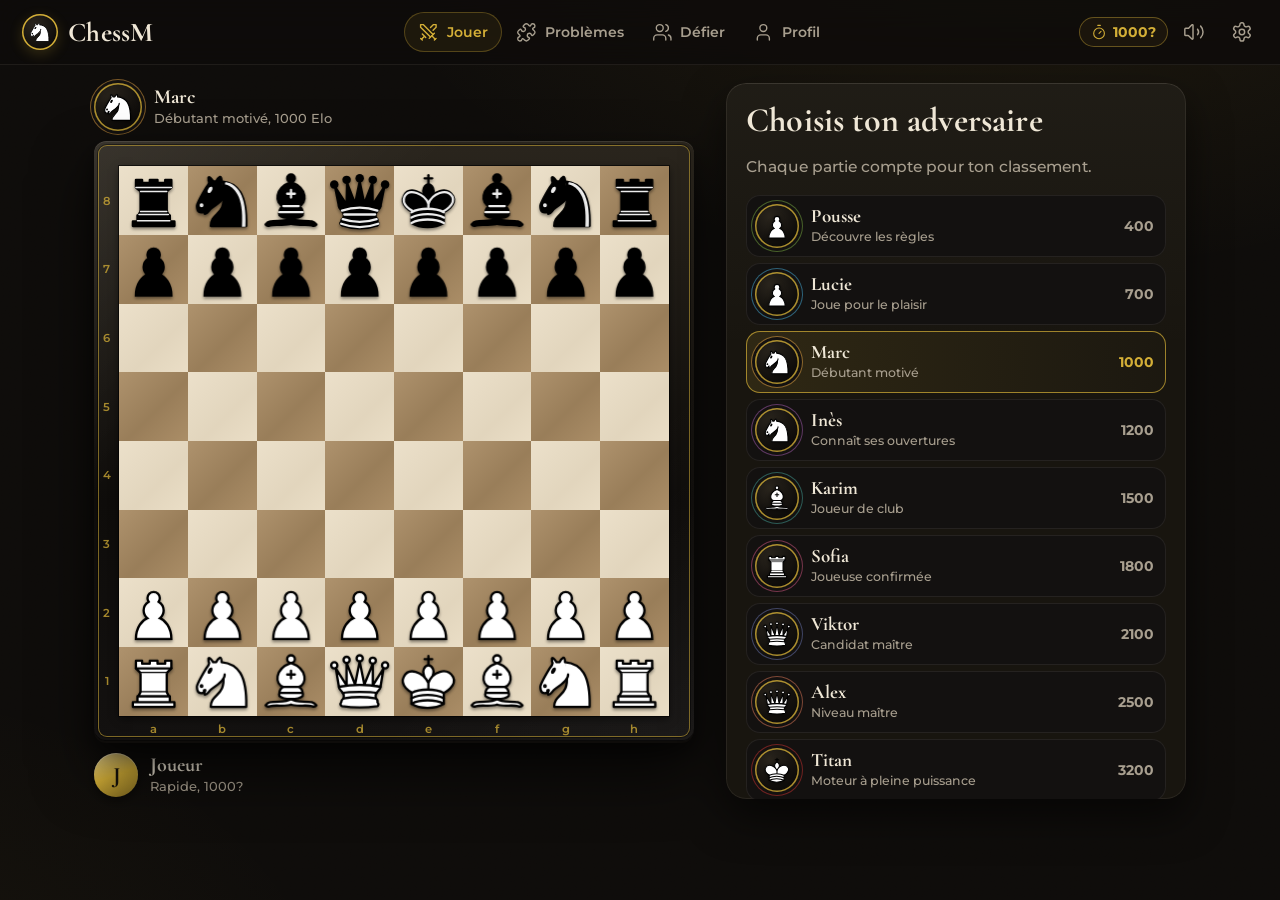
==== commit b94da6bf: "Refonte « Cercle privé » : salon de jeu, onglets, échiquier encadré, icônes vectorielles, polices Co" ====
--- a/index.html
+++ b/index.html
@@ -5,7 +5,7 @@
 <meta name="viewport" content="width=device-width,initial-scale=1,viewport-fit=cover">
 <meta name="robots" content="noindex,nofollow">
 <meta name="referrer" content="no-referrer">
-<meta name="theme-color" content="#0c0c0f">
+<meta name="theme-color" content="#0e0c0a">
 <link rel="manifest" href="manifest.webmanifest">
 <link rel="apple-touch-icon" href="icons/icon-192.png">
 <meta name="mobile-web-app-capable" content="yes">
@@ -15,72 +15,105 @@
 <title>ChessM</title>
 <link rel="icon" href="icons/icon-192.png">
 <link rel="preload" href="fonts/cormorant-garamond-latin-700-normal.woff2" as="font" type="font/woff2" crossorigin>
+<link rel="preload" href="fonts/montserrat-latin-500-normal.woff2" as="font" type="font/woff2" crossorigin>
+<script>
+  // Filet de sécurité : si un vieux fichier en cache provoque une erreur, on recharge une seule fois
+  addEventListener('error', function () { try { if (!sessionStorage.getItem('cm-reload')) { sessionStorage.setItem('cm-reload', '1'); setTimeout(function () { location.reload(); }, 300); } } catch (_) {} });
+  addEventListener('load', function () { setTimeout(function () { try { sessionStorage.removeItem('cm-reload'); } catch (_) {} }, 5000); });
+</script>
 <link rel="stylesheet" href="lib/pieces.css">
-<link rel="stylesheet" href="css/style.css">
+<link rel="stylesheet" href="css/style.css?v=6">
 <script src="lib/peerjs.min.js" defer></script>
-<script type="module" src="js/app.js"></script>
+<script type="module" src="js/app.js?v=6"></script>
 </head>
-<body data-theme="bronze">
+<body data-theme="bronze" data-screen="home">
 <header class="topbar">
-  <button class="brand" data-act="home" aria-label="Accueil"><span class="logo">♞</span><span class="brand-name">Chess<em>M</em></span></button>
+  <button class="brand" data-act="home" aria-label="ChessM, accueil">
+    <span class="logo"><i class="piece knight white" aria-hidden="true"></i></span>
+    <span class="brand-name">ChessM</span>
+  </button>
+  <nav class="tabbar" aria-label="Sections">
+    <button data-act="tab" data-v="play"><svg class="ic" aria-hidden="true"><use href="icons/sprite.svg#swords"></use></svg><span>Jouer</span></button>
+    <button data-act="tab" data-v="puzzles"><svg class="ic" aria-hidden="true"><use href="icons/sprite.svg#puzzle"></use></svg><span>Problèmes</span></button>
+    <button data-act="tab" data-v="friend"><svg class="ic" aria-hidden="true"><use href="icons/sprite.svg#users"></use></svg><span>Défier</span></button>
+    <button data-act="tab" data-v="profile"><svg class="ic" aria-hidden="true"><use href="icons/sprite.svg#user"></use></svg><span>Profil</span></button>
+  </nav>
   <div class="top-right">
     <span class="chip" id="eloChip"></span>
-    <button class="icon-btn" id="btnSound" data-act="toggleSound" title="Couper / activer le son">🔊</button>
-    <button class="icon-btn" data-act="settings" title="Paramètres" aria-label="Paramètres">⚙</button>
+    <button class="icon-btn" id="btnSound" data-act="toggleSound" aria-label="Son"></button>
+    <button class="icon-btn" data-act="settings" aria-label="Paramètres"><svg class="ic" aria-hidden="true"><use href="icons/sprite.svg#settings"></use></svg></button>
   </div>
 </header>
 
 <main>
   <section id="home" class="screen">
-    <div class="hero card">
-      <div class="hero-id">
-        <span class="avatar big" id="meAvatar"></span>
-        <div class="pinfo">
-          <span class="greet" id="greet">Bonsoir,</span>
-          <input id="nameInput" maxlength="16" aria-label="Pseudo" title="Touche pour changer ton pseudo">
-          <div class="stats" id="stats"></div>
-        </div>
-        <div class="hero-elo"><span class="elo-big" id="eloBig"></span><small id="eloCat"></small></div>
+    <!-- Jouer : le salon -->
+    <div class="pane lobby" data-pane="play">
+      <div class="lobby-stage">
+        <div class="plate" id="oppPlate"></div>
+        <div class="frame"><div id="lboard"></div></div>
+        <div class="plate" id="mePlate"></div>
       </div>
-      <canvas id="eloSpark" height="40"></canvas>
-      <div class="ratings" id="ratings"></div>
-      <button class="btn wide install hidden" id="installBtn" data-act="install">📲 Installer ChessM sur l'écran d'accueil</button>
+      <div class="lobby-side panel">
+        <h1>Choisis ton adversaire</h1>
+        <p class="muted">Chaque partie compte pour ton classement.</p>
+        <div class="bot-list" id="botGrid" role="list"></div>
+        <div class="opt"><h3>Cadence</h3><div class="chips" data-fill="tc"></div></div>
+        <div class="opt"><h3>Tu joues</h3><div class="chips" data-fill="color"></div></div>
+        <button class="btn primary wide cta" id="startBtn" data-act="start">Commencer</button>
+      </div>
     </div>
 
-    <div class="home-grid">
-      <div class="card play">
-        <div class="sec-head"><span class="sec-num">I</span><h2>Jouer contre un bot</h2></div>
-        <p class="muted">Parties classées — ton classement évolue à chaque partie.</p>
-        <div class="setting-row"><h3>Cadence</h3><div class="chips" id="tcChips"></div></div>
-        <div class="setting-row"><h3>Ta couleur</h3><div class="chips" id="colorChips"></div></div>
-        <div class="bot-grid" id="botGrid"></div>
-      </div>
+    <!-- Problèmes -->
+    <div class="pane" data-pane="puzzles">
+      <div class="daily panel" id="dailyCard"></div>
+      <div class="pz-modes" id="pzModes"></div>
+      <p class="muted small center">Plus de 3 500 problèmes de la base libre de lichess, du débutant au maître.</p>
+    </div>
 
-      <div class="card puzzles">
-        <div class="sec-head"><span class="sec-num">II</span><h2>Problèmes</h2></div>
-        <p class="muted">Plus de 3 500 problèmes, du débutant au maître.</p>
-        <div class="pz-modes" id="pzModes"></div>
-      </div>
-
-      <div class="card friend">
-        <div class="sec-head"><span class="sec-num">III</span><h2>Défier un ami</h2></div>
-        <p class="muted">Un lien privé à envoyer (WhatsApp, SMS…). Partie en direct, non classée. La cadence et la couleur choisies plus haut s'appliquent.</p>
-        <button class="btn primary wide" data-act="host">Créer un lien de défi</button>
+    <!-- Défier un ami -->
+    <div class="pane friend" data-pane="friend">
+      <div class="panel friend-panel">
+        <span class="friend-mark"><i class="piece knight white" aria-hidden="true"></i><i class="piece knight black" aria-hidden="true"></i></span>
+        <h1>Défier un ami</h1>
+        <p class="muted">Crée un lien privé et envoie-le par WhatsApp ou SMS. Ton ami l'ouvre et la partie commence en direct. Ces parties ne comptent pas pour le classement.</p>
+        <div class="opt"><h3>Cadence</h3><div class="chips" data-fill="tc"></div></div>
+        <div class="opt"><h3>Tu joues</h3><div class="chips" data-fill="color"></div></div>
+        <button class="btn primary wide cta" data-act="host">Créer le lien de défi</button>
       </div>
     </div>
-    <footer class="foot"><span>ChessM</span> · <a href="credits.html">Crédits &amp; licences</a></footer>
+
+    <!-- Profil -->
+    <div class="pane profile" data-pane="profile">
+      <div class="panel hero">
+        <div class="hero-id">
+          <span class="avatar big" id="meAvatar"></span>
+          <div class="pinfo">
+            <span class="greet" id="greet">Bonsoir,</span>
+            <input id="nameInput" maxlength="16" aria-label="Ton pseudo" title="Touche pour changer ton pseudo">
+            <div class="stats" id="stats"></div>
+          </div>
+          <div class="hero-elo"><span class="elo-big" id="eloBig"></span><small id="eloCat"></small></div>
+        </div>
+        <canvas id="eloSpark" height="40" aria-label="Évolution du classement"></canvas>
+      </div>
+      <div class="ratings" id="ratings"></div>
+      <button class="btn wide install hidden" id="installBtn" data-act="install"><svg class="ic" aria-hidden="true"><use href="icons/sprite.svg#smartphone"></use></svg> Installer ChessM sur l'écran d'accueil</button>
+      <button class="btn wide" data-act="settings"><svg class="ic" aria-hidden="true"><use href="icons/sprite.svg#settings"></use></svg> Paramètres</button>
+      <p class="foot"><a href="credits.html">Crédits et licences</a></p>
+    </div>
   </section>
 
   <section id="puzzle" class="screen hidden">
     <div class="game-layout">
       <div class="board-col">
         <div class="pz-top" id="pzTop"></div>
-        <div class="board-row"><div id="pboard"></div></div>
+        <div class="board-row"><div class="frame"><div id="pboard"></div></div></div>
         <div class="pz-status" id="pzStatus"></div>
       </div>
       <aside class="side">
         <div class="actions" id="pzActions"></div>
-        <div class="card" id="pzPanel"></div>
+        <div class="panel" id="pzPanel"></div>
       </aside>
     </div>
   </section>
@@ -91,21 +124,21 @@
         <div class="pbar" id="barTop"></div>
         <div class="board-row">
           <div class="evalbar hidden" id="evalBar"><div class="fill" id="evalFill"></div><span id="evalTxt"></span></div>
-          <div id="board"></div>
+          <div class="frame"><div id="board"></div></div>
         </div>
         <div class="pbar" id="barBottom"></div>
       </div>
       <aside class="side">
         <div class="actions" id="actions"></div>
-        <div class="card review hidden" id="review"></div>
-        <div class="card movecard">
+        <div class="panel review hidden" id="review"></div>
+        <div class="panel movecard">
           <div class="moves" id="moves"></div>
           <div class="nav">
-            <button data-act="first" title="Début">⏮</button>
-            <button data-act="prev" title="Précédent">◀</button>
-            <button data-act="next" title="Suivant">▶</button>
-            <button data-act="last" title="Fin">⏭</button>
-            <button data-act="flip" title="Retourner l'échiquier">⇅</button>
+            <button data-act="first" aria-label="Début de la partie"><svg class="ic" aria-hidden="true"><use href="icons/sprite.svg#chevrons-left"></use></svg></button>
+            <button data-act="prev" aria-label="Coup précédent"><svg class="ic" aria-hidden="true"><use href="icons/sprite.svg#chevron-left"></use></svg></button>
+            <button data-act="next" aria-label="Coup suivant"><svg class="ic" aria-hidden="true"><use href="icons/sprite.svg#chevron-right"></use></svg></button>
+            <button data-act="last" aria-label="Dernier coup"><svg class="ic" aria-hidden="true"><use href="icons/sprite.svg#chevrons-right"></use></svg></button>
+            <button data-act="flip" aria-label="Retourner l'échiquier"><svg class="ic" aria-hidden="true"><use href="icons/sprite.svg#arrow-up-down"></use></svg></button>
           </div>
         </div>
       </aside>
@@ -113,7 +146,7 @@
   </section>
 </main>
 
-<div class="modal hidden" id="modal"><div class="modal-box" id="modalBox"></div></div>
-<div class="toast" id="toast"></div>
+<div class="modal hidden" id="modal"><div class="modal-box" id="modalBox" role="dialog" aria-modal="true"></div></div>
+<div class="toast" id="toast" role="status" aria-live="polite"></div>
 </body>
 </html>
--- a/css/style.css
+++ b/css/style.css
@@ -1,17 +1,31 @@
-/* ChessM — thème premium (noir & accent personnalisable) */
+/* ChessM — « Cercle privé » : ébène laqué, filets de laiton, ivoire. Accent (laiton) personnalisable.
+   Principes : l'échiquier est l'objet (cadre, gravure, profondeur), tout le reste reste calme.
+   Toutes les couleurs et polices passent par les jetons ci-dessous. */
 @font-face { font-family: "Cormorant"; font-weight: 600; font-display: swap; src: url("../fonts/cormorant-garamond-latin-600-normal.woff2") format("woff2"); }
 @font-face { font-family: "Cormorant"; font-weight: 700; font-display: swap; src: url("../fonts/cormorant-garamond-latin-700-normal.woff2") format("woff2"); }
+@font-face { font-family: "Montserrat"; font-weight: 500; font-display: swap; src: url("../fonts/montserrat-latin-500-normal.woff2") format("woff2"); }
+@font-face { font-family: "Montserrat"; font-weight: 600; font-display: swap; src: url("../fonts/montserrat-latin-600-normal.woff2") format("woff2"); }
+@font-face { font-family: "Montserrat"; font-weight: 700; font-display: swap; src: url("../fonts/montserrat-latin-700-normal.woff2") format("woff2"); }
 
 :root {
+  /* accent (laiton), recalculé en JS depuis les paramètres */
   --acc: #d4af37; --acc-rgb: 212,175,55; --acc-hi: rgb(232,212,150); --acc-lo: rgb(117,96,30); --acc-ink: #17130b;
-  --bg: #0b0b0e; --bg2: #111116; --card: #16161c; --card2: #1e1e26; --card3: #262630;
-  --line: rgba(255,255,255,.07); --line2: rgba(255,255,255,.12);
-  --txt: #ede9e0; --muted: #9b968b; --ok: #6fcf8a; --ko: #ef6b5b;
+  /* matières */
+  --ebony: #0e0c0a; --ebony-2: #131110; --lacquer: #18150f; --lacquer-2: #201c16; --lacquer-3: #2a251d;
+  --ivory: #efe7d6; --ash: #a89f8f; --ash-2: #7d766a;
+  --hair: rgba(239,231,214,.08); --hair-2: rgba(239,231,214,.14);
+  --ok: #7fcf98; --ko: #ec7a68; --ko-deep: #a8291f; --wa: #1fa855; --white: #fff; --shadow: rgba(0,0,0,.55);
+  --paper: #f1ebdd; --ink: #161310;
   --light: #e9dcc3; --dark: #a88a62;
+  /* typographie */
   --serif: "Cormorant", "Iowan Old Style", "Palatino Linotype", Palatino, Georgia, serif;
-  --sans: system-ui, -apple-system, "Segoe UI", Roboto, "Helvetica Neue", sans-serif;
-  --r: 18px;
-  --bs: min(calc(100vw - 24px), calc(100dvh - 210px), 640px);
+  --sans: "Montserrat", system-ui, -apple-system, "Segoe UI", Roboto, sans-serif;
+  --mono: ui-monospace, "SF Mono", Consolas, monospace;
+  /* échelle */
+  --r-s: 10px; --r-m: 14px; --r-l: 20px;
+  --ease: cubic-bezier(.2,.8,.2,1);
+  --tab-h: 64px;
+  --bs: min(calc(100vw - 24px), calc(100dvh - 230px), 620px);
   color-scheme: dark;
 }
 body[data-theme="bois"]   { --light: #f0d9b5; --dark: #946f51; }
@@ -21,139 +35,130 @@
 body[data-theme="bleu"]   { --light: #dee3e6; --dark: #788fa0; }
 body[data-theme="rubis"]  { --light: #f1e2de; --dark: #a4535b; }
 
-* { box-sizing: border-box; font-feature-settings: "lnum" 1; }
-html, body { margin: 0; }
+* { box-sizing: border-box; }
+html, body { margin: 0; overflow-x: clip; }
 body {
-  min-height: 100dvh; color: var(--txt); font: 15px/1.45 var(--sans); font-variant-numeric: lining-nums;
+  min-height: 100dvh; color: var(--ivory); font: 500 15.5px/1.55 var(--sans);
   background:
-    radial-gradient(1200px 600px at 85% -10%, rgba(var(--acc-rgb), .10), transparent 60%),
-    radial-gradient(900px 500px at -10% 110%, rgba(var(--acc-rgb), .06), transparent 60%),
-    var(--bg);
+    radial-gradient(1100px 620px at 80% -12%, rgba(var(--acc-rgb), .09), transparent 62%),
+    radial-gradient(900px 600px at -15% 115%, rgba(var(--acc-rgb), .05), transparent 60%),
+    var(--ebony);
   background-attachment: fixed;
   -webkit-tap-highlight-color: transparent;
 }
+/* grain très léger, comme un bois laqué */
+body::before {
+  content: ""; position: fixed; inset: 0; pointer-events: none; z-index: 0; opacity: .07; mix-blend-mode: overlay;
+  background-image: url("data:image/svg+xml,%3Csvg xmlns='http://www.w3.org/2000/svg' width='160' height='160'%3E%3Cfilter id='n'%3E%3CfeTurbulence type='fractalNoise' baseFrequency='.85' numOctaves='2' stitchTiles='stitch'/%3E%3C/filter%3E%3Crect width='100%25' height='100%25' filter='url(%23n)'/%3E%3C/svg%3E");
+}
+main, .topbar { position: relative; z-index: 1; }
 button { font: inherit; color: inherit; cursor: pointer; border: 0; background: none; }
 a { color: var(--acc); }
+:focus-visible { outline: 2px solid var(--acc); outline-offset: 2px; border-radius: 6px; }
 .hidden { display: none !important; }
-.muted { color: var(--muted); }
+.muted { color: var(--ash); }
 .small { font-size: 13px; }
 .center { text-align: center; }
-h2 { margin: 0; font: 700 26px/1.1 var(--serif); letter-spacing: .01em; }
-h3 { margin: 16px 0 8px; font: 600 11px/1 var(--sans); text-transform: uppercase; letter-spacing: .16em; color: var(--muted); }
+h1, h2 { margin: 0; font-family: var(--serif); font-weight: 700; letter-spacing: .005em; line-height: 1.08; overflow-wrap: break-word; min-width: 0; }
+h1 { font-size: 34px; }
+h2 { font-size: 26px; }
+h3 { margin: 18px 0 8px; font: 600 13px/1.2 var(--sans); color: var(--ash); }
+.ic { width: 1.15em; height: 1.15em; flex: none; vertical-align: -.2em; }
 ::selection { background: rgba(var(--acc-rgb), .35); }
 
-/* ---------- Barre du haut ---------- */
+/* ---------- En-tête & onglets ---------- */
 .topbar {
-  position: sticky; top: 0; z-index: 50; display: flex; align-items: center; justify-content: space-between;
+  position: sticky; top: 0; z-index: 50; display: flex; align-items: center; justify-content: space-between; gap: 12px;
   padding: 10px 16px; padding-top: max(10px, env(safe-area-inset-top));
-  background: rgba(11,11,14,.78); backdrop-filter: blur(14px) saturate(1.3); -webkit-backdrop-filter: blur(14px) saturate(1.3);
-  border-bottom: 1px solid var(--line);
-}
-.brand { display: flex; align-items: center; gap: 8px; }
+  background: rgba(14,12,10,.82); backdrop-filter: blur(16px) saturate(1.2); -webkit-backdrop-filter: blur(16px) saturate(1.2);
+  border-bottom: 1px solid var(--hair);
+}
+.brand { display: flex; align-items: center; gap: 10px; }
 .logo {
-  width: 34px; height: 34px; border-radius: 10px; display: grid; place-items: center; font-size: 22px; color: var(--acc-ink);
-  background: linear-gradient(140deg, var(--acc-hi), var(--acc) 50%, var(--acc-lo)); box-shadow: 0 4px 14px rgba(var(--acc-rgb), .3);
-}
-.brand-name { font: 700 26px/1 var(--serif); letter-spacing: .02em; }
-.brand-name em { font-style: normal; color: var(--acc); }
-.top-right { display: flex; align-items: center; gap: 6px; }
-.icon-btn { width: 38px; height: 38px; border-radius: 12px; font-size: 18px; display: grid; place-items: center; transition: background .2s; }
-.icon-btn:hover { background: var(--card2); }
+  width: 36px; height: 36px; border-radius: 50%; display: grid; place-items: center;
+  background: radial-gradient(circle at 35% 30%, var(--lacquer-3), var(--ebony) 72%);
+  box-shadow: inset 0 0 0 1.5px var(--acc), 0 4px 14px rgba(var(--acc-rgb), .2);
+}
+.logo .piece { width: 74%; height: 74%; background-size: contain; background-repeat: no-repeat; background-position: center; }
+.brand-name { font: 700 27px/1 var(--serif); letter-spacing: .01em; color: var(--ivory); }
+.top-right { display: flex; align-items: center; gap: 4px; }
+.icon-btn { width: 44px; height: 44px; border-radius: 50%; font-size: 19px; display: grid; place-items: center; color: var(--ash); transition: background .2s, color .2s; }
+.icon-btn:hover { background: var(--lacquer-2); color: var(--ivory); }
 .chip {
-  padding: 6px 12px; border-radius: 99px; font-weight: 700; font-size: 14px; white-space: nowrap;
-  border: 1px solid rgba(var(--acc-rgb), .35); color: var(--acc); background: rgba(var(--acc-rgb), .07);
-}
-
-main { padding: 16px 12px 40px; max-width: 1220px; margin: 0 auto; }
-.card {
-  position: relative; border-radius: var(--r); padding: 18px;
-  background: linear-gradient(180deg, rgba(255,255,255,.035), rgba(255,255,255,0) 40%), var(--card);
-  border: 1px solid var(--line); box-shadow: 0 10px 30px rgba(0,0,0,.35);
+  display: inline-flex; align-items: center; gap: 6px; padding: 6px 12px; border-radius: 99px; font: 700 14px var(--sans); white-space: nowrap;
+  color: var(--acc); box-shadow: inset 0 0 0 1px rgba(var(--acc-rgb), .4); background: rgba(var(--acc-rgb), .06);
+}
+.tabbar { display: flex; }
+.tabbar button {
+  display: flex; align-items: center; gap: 8px; padding: 10px 14px; border-radius: 99px; color: var(--ash); font: 600 14px var(--sans);
+  transition: color .2s, background .2s;
+}
+.tabbar button .ic { font-size: 18px; }
+.tabbar button:hover { color: var(--ivory); }
+.tabbar button.on { color: var(--acc); background: rgba(var(--acc-rgb), .08); box-shadow: inset 0 0 0 1px rgba(var(--acc-rgb), .3); }
+@media (max-width: 899px) {
+  /* le flou de l'en-tête « capturerait » la barre fixe : fond opaque à la place */
+  .topbar { backdrop-filter: none; -webkit-backdrop-filter: none; background: rgba(14,12,10,.97); }
+  .pane.lobby { --bs: min(calc(100vw - 48px), 44dvh, 520px); }
+  .tabbar {
+    position: fixed; left: 0; right: 0; bottom: 0; z-index: 60; justify-content: space-around;
+    height: calc(var(--tab-h) + env(safe-area-inset-bottom)); padding: 6px 8px env(safe-area-inset-bottom);
+    background: rgba(14,12,10,.9); backdrop-filter: blur(18px) saturate(1.2); -webkit-backdrop-filter: blur(18px) saturate(1.2);
+    border-top: 1px solid var(--hair);
+  }
+  .tabbar button { flex: 1; flex-direction: column; gap: 3px; padding: 6px 0; border-radius: var(--r-m); font-size: 11.5px; min-height: 48px; justify-content: center; }
+  .tabbar button .ic { font-size: 22px; }
+  .tabbar button.on { background: none; box-shadow: none; }
+  .tabbar button.on .ic { filter: drop-shadow(0 0 8px rgba(var(--acc-rgb), .55)); }
+  body[data-screen="home"] main { padding-bottom: calc(var(--tab-h) + env(safe-area-inset-bottom) + 24px); }
+  body:not([data-screen="home"]) .tabbar { display: none; }
+  .brand-name { font-size: 24px; }
+  #eloChip { display: none; }
+}
+
+main { padding: 18px 12px 40px; max-width: 1200px; margin: 0 auto; }
+.panel, .card {
+  position: relative; border-radius: var(--r-l); padding: 20px;
+  background: linear-gradient(180deg, rgba(239,231,214,.035), transparent 38%), var(--lacquer);
+  box-shadow: inset 0 0 0 1px var(--hair), inset 0 1px 0 rgba(239,231,214,.05), 0 18px 40px var(--shadow);
 }
 
 /* ---------- Boutons ---------- */
 .btn {
-  display: inline-flex; align-items: center; justify-content: center; gap: 8px;
-  padding: 12px 18px; border-radius: 14px; font-weight: 650; text-decoration: none;
-  background: var(--card2); border: 1px solid var(--line2); color: var(--txt);
-  transition: transform .12s, border-color .2s, box-shadow .2s, background .2s;
-}
-.btn:hover { border-color: rgba(var(--acc-rgb), .55); box-shadow: 0 0 0 3px rgba(var(--acc-rgb), .08); }
+  display: inline-flex; align-items: center; justify-content: center; gap: 8px; min-height: 44px;
+  padding: 11px 18px; border-radius: var(--r-m); font: 600 15px var(--sans); text-decoration: none; color: var(--ivory);
+  background: var(--lacquer-2); box-shadow: inset 0 0 0 1px var(--hair-2);
+  transition: transform .12s var(--ease), box-shadow .2s, background .2s, color .2s;
+}
+.btn:hover { box-shadow: inset 0 0 0 1px rgba(var(--acc-rgb), .55); }
 .btn:active { transform: scale(.98); }
 .btn.primary {
-  color: var(--acc-ink); border: 0; font-size: 16px; letter-spacing: .01em;
-  background: linear-gradient(140deg, var(--acc-hi), var(--acc) 45%, var(--acc-lo));
-  box-shadow: 0 8px 22px rgba(var(--acc-rgb), .28), inset 0 1px 0 rgba(255,255,255,.35);
-}
-.btn.primary:hover { box-shadow: 0 10px 28px rgba(var(--acc-rgb), .42), inset 0 1px 0 rgba(255,255,255,.35); }
-.btn.gold { border-color: rgba(var(--acc-rgb), .6); color: var(--acc); background: rgba(var(--acc-rgb), .08); }
-.btn.ghost { background: transparent; border-color: transparent; color: var(--muted); }
-.btn.ghost:hover { color: var(--txt); box-shadow: none; }
-.btn.wa { background: #1fa855; border: 0; color: #fff; }
+  color: var(--acc-ink); font-weight: 700; font-size: 16px;
+  background: linear-gradient(160deg, var(--acc-hi), var(--acc) 48%, var(--acc-lo));
+  box-shadow: inset 0 1px 0 rgba(255,255,255,.4), inset 0 -2px 0 rgba(0,0,0,.18), 0 10px 26px rgba(var(--acc-rgb), .25);
+}
+.btn.primary:hover { box-shadow: inset 0 1px 0 rgba(255,255,255,.4), inset 0 -2px 0 rgba(0,0,0,.18), 0 12px 32px rgba(var(--acc-rgb), .4); }
+.btn.gold { color: var(--acc); background: rgba(var(--acc-rgb), .07); box-shadow: inset 0 0 0 1px rgba(var(--acc-rgb), .55); }
+.btn.ghost { background: transparent; box-shadow: none; color: var(--ash); }
+.btn.ghost:hover { color: var(--ivory); box-shadow: none; }
+.btn.wa { background: var(--wa); color: var(--white); box-shadow: none; }
 .btn.wide { width: 100%; }
-.btn.sm { padding: 8px 12px; font-size: 14px; border-radius: 11px; }
+.btn.sm { min-height: 38px; padding: 7px 12px; font-size: 14px; border-radius: var(--r-s); }
 .btn-col { display: flex; flex-direction: column; gap: 10px; margin-top: 18px; }
 .btn-row { display: flex; gap: 8px; flex-wrap: wrap; justify-content: center; margin: 14px 0; }
-
-/* ---------- Accueil ---------- */
-.hero { display: grid; gap: 14px; margin-bottom: 14px; overflow: hidden; }
-.hero::before {
-  content: ""; position: absolute; inset: 0; pointer-events: none; border-radius: inherit;
-  background: radial-gradient(500px 220px at 100% 0%, rgba(var(--acc-rgb), .16), transparent 70%);
-}
-.hero-id { display: flex; align-items: center; gap: 14px; position: relative; }
-.pinfo { flex: 1; min-width: 0; display: flex; flex-direction: column; }
-.greet { font: 600 15px var(--serif); color: var(--muted); font-style: italic; }
-#nameInput {
-  background: transparent; border: 1px solid transparent; color: var(--txt); font: 700 28px/1.1 var(--serif);
-  padding: 0 6px; margin-left: -6px; border-radius: 8px; width: 100%; min-width: 0;
-}
-#nameInput:hover, #nameInput:focus { border-color: var(--line2); outline: none; background: var(--bg2); }
-.stats { font-size: 13px; color: var(--muted); }
-.stats .w { color: var(--ok); } .stats .l { color: var(--ko); }
-.hero-elo { text-align: right; display: flex; flex-direction: column; align-items: flex-end; }
-.elo-big {
-  font: 700 44px/1 var(--serif);
-  background: linear-gradient(180deg, var(--acc-hi), var(--acc) 60%, var(--acc-lo)); -webkit-background-clip: text; background-clip: text; color: transparent;
-}
-.hero-elo small { font-size: 11px; text-transform: uppercase; letter-spacing: .16em; color: var(--muted); }
-.avatar {
-  display: inline-flex; align-items: center; justify-content: center; flex: none;
-  width: 40px; height: 40px; border-radius: 12px; font: 700 20px var(--serif); color: #fff;
-  background: #5d9cec; box-shadow: inset 0 0 0 1px rgba(255,255,255,.18), 0 4px 10px rgba(0,0,0,.35);
-}
-.avatar.big {
-  width: 64px; height: 64px; font-size: 34px; border-radius: 20px; color: var(--acc-ink);
-  background: linear-gradient(140deg, var(--acc-hi), var(--acc) 50%, var(--acc-lo));
-  box-shadow: 0 0 0 3px var(--card), 0 0 0 4px rgba(var(--acc-rgb), .5), 0 10px 24px rgba(0,0,0,.4);
-}
-#eloSpark { width: 100%; height: 40px; position: relative; }
-#eloSpark.empty { display: none; }
-.ratings { display: grid; grid-template-columns: repeat(5, 1fr); gap: 6px; position: relative; }
-.rtile { background: var(--bg2); border: 1px solid var(--line); border-radius: 12px; padding: 8px 6px; display: flex; flex-direction: column; align-items: center; text-align: center; }
-.rtile span { font-size: 11px; color: var(--muted); white-space: nowrap; }
-.rtile b { font: 700 20px var(--serif); }
-.rtile.on { border-color: rgba(var(--acc-rgb), .6); background: rgba(var(--acc-rgb), .07); }
-.rtile.on b { color: var(--acc); }
-@media (max-width: 520px) { .ratings { grid-template-columns: repeat(3, 1fr); } .elo-big { font-size: 36px; } }
-.install { position: relative; }
-
-.home-grid { display: grid; gap: 14px; grid-template-columns: 1fr; }
-@media (min-width: 900px) {
-  .home-grid { grid-template-columns: 1.35fr 1fr; grid-template-rows: auto 1fr; grid-template-areas: "play puzzles" "play friend"; align-items: start; }
-  .play { grid-area: play; } .puzzles { grid-area: puzzles; } .friend { grid-area: friend; }
-}
-.sec-head { display: flex; align-items: baseline; gap: 12px; margin-bottom: 4px; }
-.sec-num { font: 700 15px var(--serif); color: var(--acc); letter-spacing: .1em; border-bottom: 1px solid rgba(var(--acc-rgb), .5); padding-bottom: 1px; }
-.setting-row h3 { margin-top: 14px; }
 .chips { display: flex; flex-wrap: wrap; gap: 6px; }
 .chip-btn {
-  display: inline-flex; flex-direction: column; align-items: center; min-width: 62px; padding: 8px 12px; font-size: 14px;
-  border-radius: 12px; background: var(--bg2); border: 1px solid var(--line); transition: border-color .2s, background .2s;
-}
-.chip-btn small { color: var(--muted); font-size: 10.5px; letter-spacing: .04em; }
-.chip-btn:hover { border-color: var(--line2); }
-.chip-btn.on { border-color: rgba(var(--acc-rgb), .75); background: rgba(var(--acc-rgb), .1); color: var(--acc); }
+  display: inline-flex; flex-direction: column; align-items: center; justify-content: center; min-width: 60px; min-height: 44px; padding: 7px 11px;
+  font: 600 14px var(--sans); border-radius: var(--r-s); background: var(--ebony-2); box-shadow: inset 0 0 0 1px var(--hair);
+  transition: box-shadow .2s, background .2s, color .2s;
+}
+.chip-btn small { color: var(--ash-2); font-size: 11px; font-weight: 500; }
+.chip-btn:hover { box-shadow: inset 0 0 0 1px var(--hair-2); }
+.chip-btn.on { color: var(--acc); background: rgba(var(--acc-rgb), .08); box-shadow: inset 0 0 0 1px rgba(var(--acc-rgb), .7); }
+.chip-btn.on small { color: var(--acc-hi); }
+.chip-btn:has(.piece), .chip-btn:has(.half) { flex-direction: row; gap: 7px; }
+.chip-btn .piece { display: inline-block; width: 18px; height: 18px; background-size: contain; vertical-align: -4px; }
+.chip-btn .half { display: inline-block; width: 14px; height: 14px; border-radius: 50%; vertical-align: -2px; background: linear-gradient(90deg, var(--paper) 50%, var(--ink) 50%); box-shadow: 0 0 0 1px var(--ash-2); }
 .chip-btn .sw { width: 34px; height: 16px; border-radius: 4px; margin-bottom: 4px; display: block; box-shadow: inset 0 0 0 1px rgba(0,0,0,.3); }
 .theme-bronze .sw { background: linear-gradient(90deg, #e9dcc3 50%, #a88a62 50%); }
 .theme-bois .sw { background: linear-gradient(90deg, #f0d9b5 50%, #946f51 50%); }
@@ -163,94 +168,51 @@
 .theme-bleu .sw { background: linear-gradient(90deg, #dee3e6 50%, #788fa0 50%); }
 .theme-rubis .sw { background: linear-gradient(90deg, #f1e2de 50%, #a4535b 50%); }
 
-.bot-grid { display: grid; gap: 8px; grid-template-columns: repeat(auto-fill, minmax(230px, 1fr)); margin-top: 18px; }
-.bot {
-  display: flex; align-items: center; gap: 12px; text-align: left; padding: 10px 12px; border-radius: 14px;
-  background: var(--bg2); border: 1px solid var(--line); transition: transform .15s, border-color .2s, background .2s;
-}
-.bot:hover { transform: translateY(-2px); border-color: rgba(var(--acc-rgb), .5); background: var(--card2); }
-.bot .avatar { width: 44px; height: 44px; border-radius: 50%; box-shadow: 0 0 0 2px var(--bg2), 0 0 0 3px rgba(var(--acc-rgb), .45); }
-.bot-info { flex: 1; display: flex; flex-direction: column; min-width: 0; }
-.bot-info b { font: 700 19px/1.1 var(--serif); }
-.bot-info small { color: var(--muted); font-size: 12.5px; }
-.bot-elo { font: 700 17px var(--serif); color: var(--acc); }
-
-.pz-modes { display: grid; grid-template-columns: 1fr 1fr; gap: 8px; margin-top: 14px; }
-.pzmode {
-  display: grid; grid-template-columns: auto 1fr; column-gap: 10px; align-items: center; text-align: left;
-  padding: 12px; border-radius: 14px; background: var(--bg2); border: 1px solid var(--line); transition: transform .15s, border-color .2s;
-}
-.pzmode:hover { transform: translateY(-2px); border-color: rgba(var(--acc-rgb), .5); }
-.pzi { grid-row: 1 / span 2; font-size: 24px; width: 42px; height: 42px; border-radius: 12px; display: grid; place-items: center; background: rgba(var(--acc-rgb), .1); }
-.pzmode b { font: 700 18px/1.1 var(--serif); }
-.pzmode small { color: var(--muted); font-size: 12px; }
-.foot { text-align: center; margin-top: 28px; font-size: 13px; color: var(--muted); }
-.foot span { font-family: var(--serif); font-weight: 700; color: var(--acc); }
-.foot a { color: var(--muted); }
-
-/* ---------- Partie : mise en page ---------- */
-.game-layout { display: flex; flex-direction: column; gap: 14px; align-items: center; }
-.board-col { display: flex; flex-direction: column; gap: 8px; }
-.board-row { display: flex; gap: 8px; }
-.side { width: 100%; max-width: var(--bs); display: flex; flex-direction: column; gap: 12px; }
-@media (min-width: 900px) {
-  :root { --bs: min(calc(100dvh - 205px), calc(100vw - 460px), 760px); }
-  .game-layout { flex-direction: row; align-items: flex-start; justify-content: center; gap: 22px; }
-  .side { width: 370px; max-width: none; max-height: calc(var(--bs) + 110px); }
-  .side .actions { order: 3; }
-  .movecard { flex: 1; min-height: 0; }
-}
-.pbar { display: flex; align-items: center; gap: 10px; min-height: 46px; padding: 0 2px; }
-.pmeta { flex: 1; min-width: 0; }
-.pname { font: 700 18px/1.15 var(--serif); white-space: nowrap; overflow: hidden; text-overflow: ellipsis; }
-.pelo { color: var(--acc); font: 600 14px var(--sans); opacity: .85; }
-.capt { height: 20px; display: flex; align-items: center; gap: 4px; }
-.cgroup { display: inline-flex; }
-.capt .piece { display: inline-block; width: 18px; height: 18px; background-size: cover; margin-right: -7px; }
-.adv { color: var(--muted); font-size: 12px; margin-left: 8px; }
-.clock {
-  font: 700 22px/1 ui-monospace, "SF Mono", Consolas, monospace; padding: 9px 13px; border-radius: 12px; min-width: 98px; text-align: right;
-  background: var(--bg2); color: #6f6b63; border: 1px solid var(--line);
-}
-.clock.on { color: var(--txt); border-color: rgba(var(--acc-rgb), .7); box-shadow: 0 0 0 3px rgba(var(--acc-rgb), .12), 0 0 18px rgba(var(--acc-rgb), .15); }
-.clock.cw.on { background: #f1ede4; color: #141210; }
-.clock.low.on { background: #b3261e; color: #fff; border-color: #ff7a70; }
-.thinking { display: inline-flex; gap: 3px; margin-left: 8px; vertical-align: middle; }
-.thinking i { width: 5px; height: 5px; border-radius: 50%; background: var(--acc); animation: blink 1s infinite; }
-.thinking i:nth-child(2) { animation-delay: .2s; } .thinking i:nth-child(3) { animation-delay: .4s; }
-@keyframes blink { 0%, 100% { opacity: .2; } 50% { opacity: 1; } }
-
-/* ---------- Échiquier ---------- */
-#board, #pboard { width: var(--bs); height: var(--bs); }
-.board-row.with-eval #board { width: calc(var(--bs) - 24px); height: calc(var(--bs) - 24px); }
-.board {
-  position: relative; user-select: none; -webkit-user-select: none; touch-action: none; border-radius: 6px;
-  box-shadow: 0 0 0 5px #15151a, 0 0 0 6px rgba(var(--acc-rgb), .45), 0 24px 50px rgba(0,0,0,.6);
-}
-.sqs { position: absolute; inset: 0; display: grid; grid-template: repeat(8, 1fr) / repeat(8, 1fr); border-radius: 6px; overflow: hidden; }
+/* ---------- L'échiquier comme objet : cadre en ébène, filet de laiton, coordonnées gravées ---------- */
+.frame {
+  --fs: var(--bs); --fp: calc(var(--fs) * .042);
+  position: relative; width: var(--fs); height: var(--fs); padding: var(--fp); border-radius: 12px; flex: none;
+  background:
+    linear-gradient(135deg, rgba(255,255,255,.07), transparent 30%, transparent 70%, rgba(255,255,255,.04)),
+    linear-gradient(180deg, var(--lacquer-3), var(--ebony) 60%, var(--ebony-2));
+  box-shadow:
+    inset 0 1px 0 rgba(255,255,255,.09), inset 0 -1px 0 rgba(0,0,0,.6),
+    0 2px 0 var(--ebony), 0 30px 60px rgba(0,0,0,.65), 0 10px 20px rgba(0,0,0,.4);
+}
+.frame::before { /* filet de laiton incrusté */
+  content: ""; position: absolute; inset: calc(var(--fp) * .16); border-radius: 9px; pointer-events: none;
+  box-shadow: inset 0 0 0 1px rgba(var(--acc-rgb), .55), 0 0 0 1px rgba(0,0,0,.45);
+}
+.board-row.with-eval .frame { --fs: calc(var(--bs) - 24px); }
+#board, #pboard, #lboard { width: calc(var(--fs) - 2 * var(--fp)); height: calc(var(--fs) - 2 * var(--fp)); }
+.coords { position: absolute; inset: calc(-1 * var(--fp)); pointer-events: none; z-index: 2; }
+.coords span { position: absolute; display: flex; align-items: center; justify-content: center; font: 600 calc(var(--fs) / 52) var(--sans); color: rgba(var(--acc-rgb), .75); }
+.coords .cf { bottom: 0; height: var(--fp); width: calc((100% - 2 * var(--fp)) / 8); left: calc(var(--fp) + var(--i) * (100% - 2 * var(--fp)) / 8); padding-top: 2px; }
+.coords .cr { left: 0; width: var(--fp); height: calc((100% - 2 * var(--fp)) / 8); top: calc(var(--fp) + var(--i) * (100% - 2 * var(--fp)) / 8); }
+.board { position: relative; user-select: none; -webkit-user-select: none; touch-action: none; box-shadow: 0 0 0 1px rgba(0,0,0,.6), 0 3px 8px rgba(0,0,0,.5); }
+.sqs { position: absolute; inset: 0; display: grid; grid-template: repeat(8, 1fr) / repeat(8, 1fr); overflow: hidden; }
 .sq { position: relative; }
-.sq.light { background: var(--light) linear-gradient(135deg, rgba(255,255,255,.10), rgba(0,0,0,.03) 60%, rgba(255,255,255,.05)); }
-.sq.dark { background: var(--dark) linear-gradient(135deg, rgba(255,255,255,.07), rgba(0,0,0,.08) 55%, rgba(255,255,255,.03)); }
-.sq .rk, .sq .fl { position: absolute; font: 700 calc(var(--bs) / 44) var(--sans); pointer-events: none; opacity: .9; }
+.sq.light { background: var(--light) linear-gradient(135deg, rgba(255,255,255,.12), rgba(0,0,0,.03) 60%, rgba(255,255,255,.05)); }
+.sq.dark { background: var(--dark) linear-gradient(135deg, rgba(255,255,255,.07), rgba(0,0,0,.09) 55%, rgba(255,255,255,.03)); }
+.sq .rk, .sq .fl { position: absolute; font: 700 calc(var(--bs) / 46) var(--sans); pointer-events: none; }
 .sq .rk { top: 3%; left: 4%; } .sq .fl { bottom: 2%; right: 5%; }
 .sq.light .rk, .sq.light .fl { color: var(--dark); }
 .sq.dark .rk, .sq.dark .fl { color: var(--light); }
-.sq.last::after { content: ""; position: absolute; inset: 0; background: rgba(var(--acc-rgb), .36); }
-.sq.sel::after { content: ""; position: absolute; inset: 0; background: rgba(var(--acc-rgb), .55); }
+.sq.last::after { content: ""; position: absolute; inset: 0; background: rgba(var(--acc-rgb), .34); }
+.sq.sel::after { content: ""; position: absolute; inset: 0; background: rgba(var(--acc-rgb), .52); }
 .sq.check { background-image: radial-gradient(circle, #ff3b30 0%, rgba(230,30,30,.85) 30%, rgba(200,0,0,0) 75%) !important; animation: checkPulse 1s ease-in-out 2; }
 @keyframes checkPulse { 50% { filter: brightness(1.3); } }
 .sq.dest::before { content: ""; position: absolute; inset: 0; z-index: 5; pointer-events: none; background: radial-gradient(rgba(18,16,12,.32) 17%, transparent 18.5%); }
 .sq.dest.cap::before { background: radial-gradient(transparent 76%, rgba(18,16,12,.32) 77.5%); }
-.sq.good::after { content: ""; position: absolute; inset: 0; background: rgba(111, 207, 138, .55); animation: fadeOut 1s forwards; }
-.sq.bad::after { content: ""; position: absolute; inset: 0; background: rgba(239, 80, 66, .6); animation: fadeOut 1s forwards; }
+.sq.good::after { content: ""; position: absolute; inset: 0; background: rgba(127, 207, 152, .55); animation: fadeOut 1s forwards; }
+.sq.bad::after { content: ""; position: absolute; inset: 0; background: rgba(236, 90, 72, .6); animation: fadeOut 1s forwards; }
 .sq.hint::after { content: ""; position: absolute; inset: 0; box-shadow: inset 0 0 0 4px var(--acc); background: rgba(var(--acc-rgb), .3); animation: pulse .5s 3 alternate; }
 @keyframes fadeOut { to { opacity: 0; } }
 @keyframes pulse { from { opacity: .3; } }
 .pcs { position: absolute; inset: 0; z-index: 3; pointer-events: none; }
 .pc {
   position: absolute; left: 0; top: 0; width: 12.5%; height: 12.5%; background-size: cover;
-  transition: translate .18s cubic-bezier(.25,.8,.35,1); will-change: translate;
-  filter: drop-shadow(0 2px 1.5px rgba(0,0,0,.4));
+  transition: translate .18s var(--ease); will-change: translate; filter: drop-shadow(0 2px 1.5px rgba(0,0,0,.42));
 }
 .pc.snap { transition: none; }
 .pc.dragging { transition: none; z-index: 20; scale: 1.15; filter: drop-shadow(0 10px 8px rgba(0,0,0,.5)); }
@@ -260,184 +222,320 @@
 @keyframes capOut { to { scale: .4; opacity: 0; rotate: 25deg; } }
 .ghostpc { z-index: 4; opacity: .5; pointer-events: none; filter: drop-shadow(0 0 6px rgba(var(--acc-rgb), .9)); animation: ghostIn .4s ease-out; }
 @keyframes ghostIn { from { opacity: 0; scale: .7; } }
-.board.scenario { box-shadow: 0 0 0 5px #15151a, 0 0 0 6px var(--acc), 0 0 40px rgba(var(--acc-rgb), .35), 0 24px 50px rgba(0,0,0,.6); }
-.board.scenario .sqs::after { content: ""; position: absolute; inset: 0; pointer-events: none; box-shadow: inset 0 0 60px rgba(var(--acc-rgb), .28); }
+.board.scenario .sqs::after { content: ""; position: absolute; inset: 0; pointer-events: none; box-shadow: inset 0 0 70px rgba(var(--acc-rgb), .32); }
+.frame:has(.board.scenario)::before { box-shadow: inset 0 0 0 1.5px var(--acc), 0 0 22px rgba(var(--acc-rgb), .45); }
 .pc.ghost { filter: drop-shadow(0 0 7px rgba(var(--acc-rgb), .95)); opacity: .85; }
 .board.active .sq { cursor: pointer; }
 .arrows { position: absolute; inset: 0; width: 100%; height: 100%; z-index: 12; pointer-events: none; }
 .badge-wrap { position: absolute; left: 0; top: 0; width: 12.5%; height: 12.5%; z-index: 15; pointer-events: none; }
 .badge {
   position: absolute; top: -8%; right: -8%; width: 42%; height: 42%; border-radius: 50%;
-  display: flex; align-items: center; justify-content: center; color: #fff; font-weight: 900; font-size: calc(var(--bs) / 40);
-  box-shadow: 0 2px 6px rgba(0,0,0,.55); border: 2px solid #fff; animation: pop .25s ease-out;
+  display: flex; align-items: center; justify-content: center; color: var(--white); font-weight: 800; font-size: calc(var(--bs) / 40);
+  box-shadow: 0 2px 6px rgba(0,0,0,.55); border: 2px solid var(--white); animation: pop .25s ease-out;
 }
 @keyframes pop { from { transform: scale(.3); } to { transform: scale(1); } }
-.promo { position: absolute; inset: 0; z-index: 30; background: rgba(5,5,8,.7); backdrop-filter: blur(3px); display: flex; align-items: center; justify-content: center; gap: 3%; border-radius: 6px; }
+.promo { position: absolute; inset: 0; z-index: 30; background: rgba(8,7,6,.72); backdrop-filter: blur(3px); display: flex; align-items: center; justify-content: center; gap: 3%; }
 .promo button {
-  width: 19%; aspect-ratio: 1; border-radius: 50%; background-color: #e9e4d8; background-size: 78%; background-position: center; background-repeat: no-repeat;
-  box-shadow: 0 0 0 3px rgba(var(--acc-rgb), .6), 0 8px 20px rgba(0,0,0,.6); transition: transform .15s;
-}
-.promo button:hover { transform: scale(1.08); background-color: #fff; }
+  width: 19%; aspect-ratio: 1; border-radius: 50%; background-color: var(--paper); background-size: 78%; background-position: center; background-repeat: no-repeat;
+  box-shadow: 0 0 0 3px rgba(var(--acc-rgb), .7), 0 8px 20px rgba(0,0,0,.6); transition: transform .15s var(--ease);
+}
+.promo button:hover { transform: scale(1.08); }
 
 /* Annonces (échec, en passant…) */
 .callout {
-  position: absolute; left: 50%; top: 50%; z-index: 40; pointer-events: none; display: flex; align-items: center; gap: 10px;
-  padding: 10px 22px 12px; border-radius: 99px; white-space: nowrap; transform: translate(-50%, -50%);
-  background: rgba(10,10,14,.72); backdrop-filter: blur(8px); -webkit-backdrop-filter: blur(8px);
-  border: 1px solid rgba(var(--acc-rgb), .6); box-shadow: 0 10px 40px rgba(0,0,0,.5), 0 0 30px rgba(var(--acc-rgb), .25);
-}
-.callout.show { animation: coIn 1.6s cubic-bezier(.2,.9,.3,1) forwards; }
-.co-icon { font-size: calc(var(--bs) / 14); color: var(--acc); line-height: 1; }
+  position: absolute; left: 50%; top: 50%; z-index: 40; pointer-events: none; display: flex; align-items: center; gap: 12px;
+  padding: 10px 24px 10px 14px; border-radius: 99px; white-space: nowrap; transform: translate(-50%, -50%);
+  background: rgba(14,12,10,.8); backdrop-filter: blur(8px); -webkit-backdrop-filter: blur(8px);
+  box-shadow: inset 0 0 0 1px rgba(var(--acc-rgb), .65), 0 14px 40px rgba(0,0,0,.55), 0 0 30px rgba(var(--acc-rgb), .22);
+}
+.callout.show { animation: coIn 1.6s var(--ease) forwards; }
+.co-icon { width: calc(var(--bs) / 10); height: calc(var(--bs) / 10); background-size: contain; background-repeat: no-repeat; filter: drop-shadow(0 2px 3px rgba(0,0,0,.5)); }
 .co-text {
-  font: 700 calc(var(--bs) / 15)/1 var(--serif); letter-spacing: .01em;
-  background: linear-gradient(180deg, #fff, var(--acc-hi) 55%, var(--acc)); -webkit-background-clip: text; background-clip: text; color: transparent;
-}
-@keyframes coIn {
-  0% { opacity: 0; scale: .6; } 12% { opacity: 1; scale: 1.06; } 20% { scale: 1; }
-  75% { opacity: 1; translate: 0 0; } 100% { opacity: 0; translate: 0 -24px; }
-}
-
-/* Barre d'évaluation */
-.evalbar { position: relative; width: 16px; height: calc(var(--bs) - 24px); border-radius: 6px; overflow: hidden; background: #26262c; flex: none; box-shadow: 0 0 0 1px rgba(var(--acc-rgb), .35); }
-.evalbar .fill { position: absolute; left: 0; right: 0; bottom: 0; background: #f1ede4; transition: height .45s ease; }
+  font: 700 calc(var(--bs) / 15)/1 var(--serif);
+  background: linear-gradient(180deg, var(--white), var(--acc-hi) 55%, var(--acc)); -webkit-background-clip: text; background-clip: text; color: transparent;
+}
+@keyframes coIn { 0% { opacity: 0; scale: .6; } 12% { opacity: 1; scale: 1.06; } 20% { scale: 1; } 75% { opacity: 1; translate: 0 0; } 100% { opacity: 0; translate: 0 -24px; } }
+
+/* ---------- Salon (Jouer) ---------- */
+.lobby { --bs: min(calc(100vw - 24px), 520px); display: grid; gap: 18px; justify-items: center; }
+.lobby-stage { display: flex; flex-direction: column; gap: 10px; }
+.lobby-side { width: 100%; max-width: 560px; }
+.lobby-side h1 { margin-bottom: 4px; }
+.plate { display: flex; align-items: center; gap: 12px; min-height: 48px; }
+.plate-txt { display: flex; flex-direction: column; min-width: 0; }
+.plate-txt b { font: 700 20px/1.1 var(--serif); }
+.plate-txt small { color: var(--ash); font-size: 13px; }
+.bot-list { display: grid; gap: 6px; margin-top: 16px; grid-template-columns: minmax(0, 1fr); }
+@media (min-width: 560px) { .bot-list { grid-template-columns: repeat(2, minmax(0, 1fr)); } }
+.bot {
+  display: flex; align-items: center; gap: 12px; text-align: left; padding: 9px 12px 9px 9px; border-radius: var(--r-m); min-height: 60px;
+  background: var(--ebony-2); box-shadow: inset 0 0 0 1px var(--hair); transition: box-shadow .2s, background .2s;
+}
+.bot:hover { box-shadow: inset 0 0 0 1px var(--hair-2); background: var(--lacquer-2); }
+.bot.on { background: linear-gradient(90deg, rgba(var(--acc-rgb), .12), rgba(var(--acc-rgb), .02)); box-shadow: inset 0 0 0 1px rgba(var(--acc-rgb), .7); }
+.bot-info { flex: 1; display: flex; flex-direction: column; min-width: 0; }
+.bot-info b { font: 700 19px/1.1 var(--serif); }
+.bot-info small { color: var(--ash); font-size: 12.5px; white-space: nowrap; overflow: hidden; text-overflow: ellipsis; }
+.bot-elo { font: 700 14px var(--sans); color: var(--ash); }
+.bot.on .bot-elo { color: var(--acc); }
+.medal {
+  --tint: var(--acc); position: relative; width: 44px; height: 44px; border-radius: 50%; flex: none; display: grid; place-items: center;
+  background: radial-gradient(circle at 35% 28%, var(--lacquer-3), var(--ebony) 70%);
+  box-shadow: inset 0 0 0 1.5px rgba(var(--acc-rgb), .8), 0 0 0 3px var(--ebony-2), 0 0 0 4px color-mix(in srgb, var(--tint) 45%, transparent);
+}
+.medal .piece { width: 74%; height: 74%; background-size: contain; background-repeat: no-repeat; background-position: center; filter: drop-shadow(0 1px 2px rgba(0,0,0,.6)); }
+.plate .medal { width: 48px; height: 48px; }
+.opt h3 { margin-top: 18px; }
+.lobby .cta { margin-top: 20px; min-height: 54px; font-size: 17px; }
+@media (max-width: 899px) {
+  .lobby .cta { position: sticky; bottom: calc(var(--tab-h) + env(safe-area-inset-bottom) + 12px); z-index: 5; }
+}
+@media (min-width: 900px) {
+  .lobby { --bs: min(calc(100dvh - 250px), calc(100vw - 560px), 600px); grid-template-columns: auto minmax(0, 460px); align-items: start; justify-content: center; gap: 32px; }
+  .lobby-side { max-height: calc(var(--bs) + 116px); overflow-y: auto; }
+  .bot-list { grid-template-columns: minmax(0, 1fr); }
+}
+
+/* ---------- Problèmes ---------- */
+.daily { display: flex; gap: 18px; align-items: center; justify-content: space-between; flex-wrap: wrap; max-width: 820px; margin: 0 auto 14px; overflow: hidden; }
+.daily::after { content: ""; position: absolute; right: -40px; top: -40px; width: 220px; height: 220px; border-radius: 50%; pointer-events: none; background: radial-gradient(circle, rgba(var(--acc-rgb), .16), transparent 70%); }
+.daily-text { flex: 1 1 280px; min-width: 0; }
+.daily-day { display: inline-block; font: 600 italic 17px var(--serif); color: var(--acc-hi); }
+.daily-day::first-letter { text-transform: uppercase; }
+.daily h2 { font-size: 34px; margin: 2px 0 6px; }
+.daily-side { display: flex; align-items: center; gap: 16px; position: relative; z-index: 1; }
+.streak { display: grid; grid-template-columns: auto auto; column-gap: 6px; align-items: center; color: var(--acc); }
+.streak .ic { font-size: 30px; grid-row: 1 / span 2; }
+.streak b { font: 700 30px/1 var(--sans); }
+.streak small { grid-column: 2; color: var(--ash); font-size: 12px; }
+.pz-modes { display: grid; gap: 8px; max-width: 820px; margin: 0 auto 16px; grid-template-columns: minmax(0, 1fr); }
+@media (min-width: 760px) { .pz-modes { grid-template-columns: repeat(3, minmax(0, 1fr)); } }
+.pzmode {
+  display: flex; align-items: center; gap: 12px; text-align: left; padding: 14px; border-radius: var(--r-m); min-height: 64px;
+  background: var(--lacquer); box-shadow: inset 0 0 0 1px var(--hair); transition: box-shadow .2s, background .2s;
+}
+.pzmode:hover { box-shadow: inset 0 0 0 1px rgba(var(--acc-rgb), .55); background: var(--lacquer-2); }
+.pzi { width: 42px; height: 42px; border-radius: 50%; display: grid; place-items: center; flex: none; color: var(--acc); font-size: 20px; box-shadow: inset 0 0 0 1px rgba(var(--acc-rgb), .5); background: rgba(var(--acc-rgb), .06); }
+.pzt { flex: 1; display: flex; flex-direction: column; min-width: 0; }
+.pzt b { font: 700 20px/1.1 var(--serif); }
+.pzt small { color: var(--ash); font-size: 12.5px; }
+.pzmode .go { color: var(--ash-2); }
+
+/* ---------- Défier ---------- */
+.friend-panel { max-width: 560px; margin: 0 auto; text-align: left; }
+.friend-mark { display: flex; gap: 0; margin-bottom: 12px; }
+.friend-mark .piece { width: 52px; height: 52px; background-size: contain; filter: drop-shadow(0 4px 6px rgba(0,0,0,.5)); }
+.friend-mark .piece.black { transform: scaleX(-1); margin-left: -6px; }
+.friend-panel h1 { margin-bottom: 8px; }
+.friend .cta { margin-top: 22px; min-height: 54px; }
+
+/* ---------- Profil ---------- */
+.profile { max-width: 720px; margin: 0 auto; display: grid; gap: 12px; }
+.hero { display: grid; gap: 14px; overflow: hidden; }
+.hero::before { content: ""; position: absolute; inset: 0; pointer-events: none; border-radius: inherit; background: radial-gradient(420px 200px at 100% 0%, rgba(var(--acc-rgb), .14), transparent 70%); }
+.hero-id { display: flex; align-items: center; gap: 14px; position: relative; }
+.pinfo { flex: 1; min-width: 0; display: flex; flex-direction: column; }
+.greet { font: 600 italic 16px var(--serif); color: var(--ash); }
+#nameInput {
+  background: transparent; border: 0; box-shadow: inset 0 0 0 1px transparent; color: var(--ivory); font: 700 30px/1.1 var(--serif);
+  padding: 0 6px; margin-left: -6px; border-radius: 8px; width: 100%; min-width: 0; transition: box-shadow .2s, background .2s;
+}
+#nameInput:hover, #nameInput:focus { box-shadow: inset 0 0 0 1px var(--hair-2); outline: none; background: var(--ebony-2); }
+.stats { font-size: 13px; color: var(--ash); }
+.stats .w { color: var(--ok); } .stats .l { color: var(--ko); }
+.hero-elo { text-align: right; display: flex; flex-direction: column; align-items: flex-end; }
+.elo-big { font: 700 42px/1 var(--sans); letter-spacing: -.02em; background: linear-gradient(180deg, var(--acc-hi), var(--acc) 60%, var(--acc-lo)); -webkit-background-clip: text; background-clip: text; color: transparent; }
+.hero-elo small { font-size: 13px; color: var(--ash); }
+.avatar {
+  display: inline-flex; align-items: center; justify-content: center; flex: none; width: 44px; height: 44px; border-radius: 50%;
+  font: 700 22px var(--serif); color: var(--acc-ink); background: linear-gradient(160deg, var(--acc-hi), var(--acc) 50%, var(--acc-lo));
+  box-shadow: inset 0 1px 0 rgba(255,255,255,.4), 0 4px 10px rgba(0,0,0,.4);
+}
+.avatar.big { width: 66px; height: 66px; font-size: 36px; box-shadow: 0 0 0 3px var(--lacquer), 0 0 0 4px rgba(var(--acc-rgb), .55), 0 10px 24px rgba(0,0,0,.45); }
+#eloSpark { width: 100%; height: 40px; position: relative; }
+#eloSpark.empty { display: none; }
+.ratings { display: grid; grid-template-columns: repeat(5, minmax(0, 1fr)); gap: 8px; }
+@media (max-width: 560px) { .ratings { grid-template-columns: repeat(3, minmax(0, 1fr)); } .elo-big { font-size: 34px; } }
+.rtile { background: var(--lacquer); box-shadow: inset 0 0 0 1px var(--hair); border-radius: var(--r-m); padding: 10px 6px; display: flex; flex-direction: column; align-items: center; gap: 2px; text-align: center; }
+.rtile span { font-size: 12px; color: var(--ash); white-space: nowrap; display: flex; gap: 4px; align-items: center; }
+.rtile b { font: 700 19px var(--sans); }
+.rtile.on { box-shadow: inset 0 0 0 1px rgba(var(--acc-rgb), .65); background: rgba(var(--acc-rgb), .06); }
+.rtile.on b, .rtile.on span { color: var(--acc); }
+.install { color: var(--acc); }
+.foot { text-align: center; margin: 14px 0 0; font-size: 13px; }
+.foot a { color: var(--ash); }
+
+/* ---------- Partie ---------- */
+.game-layout { display: flex; flex-direction: column; gap: 14px; align-items: center; }
+.board-col { display: flex; flex-direction: column; gap: 8px; }
+.board-row { display: flex; gap: 8px; align-items: center; }
+.side { width: 100%; max-width: var(--bs); display: flex; flex-direction: column; gap: 12px; }
+@media (min-width: 900px) {
+  :root { --bs: min(calc(100dvh - 240px), calc(100vw - 470px), 740px); }
+  .game-layout { flex-direction: row; align-items: flex-start; justify-content: center; gap: 26px; }
+  .side { width: 370px; max-width: none; max-height: calc(var(--bs) + 110px); }
+  .side .actions { order: 3; }
+  .movecard { flex: 1; min-height: 0; }
+}
+.pbar { display: flex; align-items: center; gap: 12px; min-height: 48px; padding: 0 2px; }
+.pbar .avatar { background: radial-gradient(circle at 35% 28%, var(--lacquer-3), var(--ebony) 70%); color: var(--acc); box-shadow: inset 0 0 0 1.5px rgba(var(--acc-rgb), .8); }
+.pmeta { flex: 1; min-width: 0; }
+.pname { font: 700 19px/1.15 var(--serif); white-space: nowrap; overflow: hidden; text-overflow: ellipsis; }
+.pelo { color: var(--acc); font: 600 13px var(--sans); }
+.capt { height: 20px; display: flex; align-items: center; gap: 4px; }
+.cgroup { display: inline-flex; }
+.capt .piece { display: inline-block; width: 18px; height: 18px; background-size: cover; margin-right: -7px; }
+.adv { color: var(--ash); font-size: 12px; margin-left: 8px; }
+.clock {
+  font: 700 22px/1 var(--mono); padding: 9px 13px; border-radius: var(--r-s); min-width: 98px; text-align: right;
+  background: var(--ebony-2); color: var(--ash-2); box-shadow: inset 0 0 0 1px var(--hair);
+}
+.clock.on { color: var(--ivory); box-shadow: inset 0 0 0 1px rgba(var(--acc-rgb), .8), 0 0 18px rgba(var(--acc-rgb), .18); }
+.clock.cw.on { background: var(--paper); color: var(--ink); }
+.clock.low.on { background: var(--ko-deep); color: var(--white); }
+.thinking { display: inline-flex; gap: 3px; margin-left: 8px; vertical-align: middle; }
+.thinking i { width: 5px; height: 5px; border-radius: 50%; background: var(--acc); animation: blink 1s infinite; }
+.thinking i:nth-child(2) { animation-delay: .2s; } .thinking i:nth-child(3) { animation-delay: .4s; }
+@keyframes blink { 0%, 100% { opacity: .2; } 50% { opacity: 1; } }
+
+.evalbar { position: relative; width: 16px; height: calc(var(--bs) - 24px); border-radius: 8px; overflow: hidden; background: var(--lacquer-3); flex: none; box-shadow: inset 0 0 0 1px rgba(var(--acc-rgb), .4); }
+.evalbar .fill { position: absolute; left: 0; right: 0; bottom: 0; background: var(--paper); transition: height .45s var(--ease); }
 .evalbar.flip .fill { bottom: auto; top: 0; }
-#evalTxt { position: absolute; left: 0; right: 0; text-align: center; font-size: 9px; font-weight: 800; z-index: 2; }
-#evalTxt.white-adv { bottom: 4px; color: #222; } #evalTxt.black-adv { top: 4px; color: #ddd; }
+#evalTxt { position: absolute; left: 0; right: 0; text-align: center; font: 700 9px var(--sans); z-index: 2; }
+#evalTxt.white-adv { bottom: 4px; color: var(--ink); } #evalTxt.black-adv { top: 4px; color: var(--paper); }
 .evalbar.flip #evalTxt.white-adv { bottom: auto; top: 4px; } .evalbar.flip #evalTxt.black-adv { top: auto; bottom: 4px; }
 
-/* ---------- Panneau latéral ---------- */
 .actions { display: flex; gap: 8px; }
 .actions .btn { flex: 1; }
 .movecard { padding: 0; display: flex; flex-direction: column; overflow: hidden; }
 .moves { overflow-y: auto; max-height: 230px; min-height: 84px; padding: 8px 0; }
 @media (min-width: 900px) { .moves { max-height: none; flex: 1; } }
-.mrow { display: grid; grid-template-columns: 44px 1fr 1fr; padding: 1px 10px; }
-.mrow:nth-child(odd) { background: rgba(255,255,255,.02); }
-.mnum { color: var(--muted); padding: 5px 0; font-family: var(--serif); font-weight: 700; }
+.mrow { display: grid; grid-template-columns: 44px minmax(0, 1fr) minmax(0, 1fr); padding: 1px 10px; }
+.mrow:nth-child(odd) { background: rgba(239,231,214,.02); }
+.mnum { color: var(--ash-2); padding: 5px 0; font: 600 13px/1.9 var(--sans); }
 .mv { padding: 5px 8px; border-radius: 8px; cursor: pointer; font-weight: 600; display: flex; align-items: center; gap: 6px; }
-.mv:hover { background: var(--card2); }
-.mv.cur { background: rgba(var(--acc-rgb), .16); color: var(--acc); box-shadow: inset 0 0 0 1px rgba(var(--acc-rgb), .4); }
-.mglyph, .cglyph { display: inline-flex; align-items: center; justify-content: center; width: 18px; height: 18px; border-radius: 50%; color: #fff; font-size: 10px; font-weight: 900; font-style: normal; flex: none; }
-.nav { display: flex; border-top: 1px solid var(--line); }
-.nav button { flex: 1; padding: 13px 0; font-size: 17px; color: var(--muted); transition: color .2s, background .2s; }
-.nav button:hover { background: var(--card2); color: var(--acc); }
-
-.review h3 { display: flex; justify-content: space-between; align-items: baseline; margin: 0 0 12px; text-transform: none; letter-spacing: 0; font: 700 22px var(--serif); color: var(--txt); }
-.review h3 small { font: 13px var(--sans); }
-.progress { height: 4px; background: var(--bg2); border-radius: 3px; overflow: hidden; margin-bottom: 12px; }
+.mv:hover { background: var(--lacquer-2); }
+.mv.cur { background: rgba(var(--acc-rgb), .14); color: var(--acc); box-shadow: inset 0 0 0 1px rgba(var(--acc-rgb), .4); }
+.mglyph, .cglyph { display: inline-flex; align-items: center; justify-content: center; width: 18px; height: 18px; border-radius: 50%; color: var(--white); font-size: 10px; font-weight: 800; font-style: normal; flex: none; }
+.nav { display: flex; border-top: 1px solid var(--hair); }
+.nav button { flex: 1; min-height: 48px; font-size: 19px; color: var(--ash); display: grid; place-items: center; transition: color .2s, background .2s; }
+.nav button:hover { background: var(--lacquer-2); color: var(--acc); }
+
+.review h3 { display: flex; justify-content: space-between; align-items: baseline; margin: 0 0 12px; font: 700 24px var(--serif); color: var(--ivory); }
+.review h3 small { font: 500 13px var(--sans); }
+.progress { height: 4px; background: var(--ebony-2); border-radius: 3px; overflow: hidden; margin-bottom: 12px; }
 .progress i { display: block; height: 100%; background: linear-gradient(90deg, var(--acc-lo), var(--acc), var(--acc-hi)); transition: width .3s; }
 .accs { display: grid; grid-template-columns: 1fr 1fr; gap: 8px; margin-bottom: 12px; }
-.acc { border-radius: 12px; padding: 10px; display: flex; flex-direction: column; align-items: center; }
-.acc.w { background: #f1ede4; color: #1a1814; } .acc.b { background: #0e0e12; color: #fff; border: 1px solid var(--line2); }
-.acc b { font: 700 30px/1 var(--serif); margin: 2px 0; } .acc small { font-size: 11px; opacity: .7; }
-#graph { width: 100%; height: 80px; border-radius: 10px; cursor: pointer; display: block; box-shadow: 0 0 0 1px var(--line); }
+.acc { border-radius: var(--r-m); padding: 10px; display: flex; flex-direction: column; align-items: center; }
+.acc.w { background: var(--paper); color: var(--ink); } .acc.b { background: var(--ebony); color: var(--ivory); box-shadow: inset 0 0 0 1px var(--hair-2); }
+.acc b { font: 700 26px/1.1 var(--sans); } .acc small { font-size: 11.5px; opacity: .72; }
+#graph { width: 100%; height: 80px; border-radius: var(--r-s); cursor: pointer; display: block; box-shadow: inset 0 0 0 1px var(--hair); }
 .comment { margin: 12px 0; min-height: 44px; display: flex; flex-direction: column; gap: 8px; align-items: flex-start; }
 .cmt { display: flex; gap: 10px; align-items: flex-start; width: 100%; }
 .cglyph { width: 28px; height: 28px; font-size: 13px; }
 .cmt > div { flex: 1; }
-.cev { font-weight: 800; background: var(--bg2); padding: 2px 7px; border-radius: 6px; font-size: 13px; border: 1px solid var(--line); }
-.bestline { color: var(--muted); font-size: 14px; margin-top: 2px; }
+.cev { font: 700 13px var(--sans); background: var(--ebony-2); padding: 2px 7px; border-radius: 6px; box-shadow: inset 0 0 0 1px var(--hair); }
+.bestline { color: var(--ash); font-size: 14px; margin-top: 2px; }
 .bestline b { color: var(--acc); }
-.mate { width: 100%; padding: 8px 12px; border-radius: 10px; font-weight: 650; background: rgba(var(--acc-rgb), .1); border: 1px solid rgba(var(--acc-rgb), .35); color: var(--acc-hi); }
-.mate.miss { background: rgba(239, 107, 91, .12); border-color: rgba(239, 107, 91, .45); color: #ffb0a6; }
-.mate.warn { background: rgba(255,255,255,.04); border-color: var(--line2); color: var(--muted); }
-.mate.ok { background: rgba(111, 207, 138, .1); border-color: rgba(111, 207, 138, .4); color: #a8ecbb; }
-.scn { width: 100%; padding: 12px; border-radius: 14px; background: linear-gradient(180deg, rgba(var(--acc-rgb), .12), rgba(var(--acc-rgb), .03)); border: 1px solid rgba(var(--acc-rgb), .45); }
-.scn-head { font: 700 19px var(--serif); color: var(--acc-hi); display: flex; align-items: center; gap: 8px; flex-wrap: wrap; }
+.mate { width: 100%; padding: 8px 12px; border-radius: var(--r-s); font-weight: 600; display: flex; gap: 8px; align-items: center; background: rgba(var(--acc-rgb), .09); box-shadow: inset 0 0 0 1px rgba(var(--acc-rgb), .35); color: var(--acc-hi); }
+.mate.miss { background: rgba(236,122,104,.12); box-shadow: inset 0 0 0 1px rgba(236,122,104,.45); color: var(--ko); }
+.mate.warn { background: rgba(239,231,214,.04); box-shadow: inset 0 0 0 1px var(--hair-2); color: var(--ash); }
+.mate.ok { background: rgba(127,207,152,.1); box-shadow: inset 0 0 0 1px rgba(127,207,152,.4); color: var(--ok); }
+.scn { width: 100%; padding: 12px; border-radius: var(--r-m); background: linear-gradient(180deg, rgba(var(--acc-rgb), .12), rgba(var(--acc-rgb), .03)); box-shadow: inset 0 0 0 1px rgba(var(--acc-rgb), .45); }
+.scn-head { font: 700 20px var(--serif); color: var(--acc-hi); display: flex; align-items: center; gap: 8px; flex-wrap: wrap; }
 .mate-pill { font: 700 12px var(--sans); color: var(--acc-ink); background: var(--acc); padding: 3px 9px; border-radius: 99px; }
 .scn-line { margin: 8px 0 10px; line-height: 1.9; font-weight: 600; }
-.mn { font-style: normal; color: var(--muted); font-size: 13px; margin-right: 2px; }
+.mn { font-style: normal; color: var(--ash-2); font-size: 13px; margin-right: 2px; }
 .sm-mv { padding: 2px 5px; border-radius: 6px; }
 .sm-mv.cur { background: var(--acc); color: var(--acc-ink); }
 .sm-mv.todo { opacity: .45; }
 .scn-ctl { display: flex; gap: 6px; flex-wrap: wrap; }
-details summary { cursor: pointer; color: var(--muted); font-size: 14px; }
+details summary { cursor: pointer; color: var(--ash); font-size: 14px; }
 .counts { width: 100%; border-collapse: collapse; margin-top: 6px; font-size: 14px; }
-.counts th { font-size: 11px; color: var(--muted); font-weight: 600; text-transform: uppercase; letter-spacing: .1em; }
+.counts th { font-size: 12px; color: var(--ash); font-weight: 600; }
 .counts td { padding: 3px 4px; }
 .counts td:nth-child(2) { display: flex; align-items: center; gap: 6px; }
-.cw-n, .cb-n { text-align: center; font-weight: 800; width: 50px; }
-
-/* ---------- Problèmes ---------- */
-.pz-top { display: flex; align-items: center; justify-content: space-between; min-height: 46px; gap: 8px; }
-.pz-top > b { font: 700 22px var(--serif); }
-.pz-stats { display: flex; align-items: center; gap: 12px; font-weight: 800; }
-.pz-score { background: linear-gradient(140deg, var(--acc-hi), var(--acc) 50%, var(--acc-lo)); color: var(--acc-ink); border-radius: 10px; padding: 3px 12px; font: 700 22px var(--serif); }
-.pz-clock { font: 700 22px ui-monospace, Consolas, monospace; background: #f1ede4; color: #1a1814; border-radius: 10px; padding: 4px 10px; }
-.pz-rating, .pz-streak { font: 700 20px var(--serif); color: var(--acc); }
-.pz-rating i { font-style: normal; font: 700 15px var(--sans); }
+.cw-n, .cb-n { text-align: center; font-weight: 700; width: 50px; }
+
+/* ---------- Écran problème ---------- */
+.pz-top { display: flex; align-items: center; justify-content: space-between; min-height: 48px; gap: 8px; }
+.pz-top > b { font: 700 24px var(--serif); display: flex; align-items: center; gap: 8px; }
+.pz-top > b .ic { color: var(--acc); font-size: 20px; }
+.pz-stats { display: flex; align-items: center; gap: 12px; font-weight: 700; }
+.pz-score { background: linear-gradient(160deg, var(--acc-hi), var(--acc) 50%, var(--acc-lo)); color: var(--acc-ink); border-radius: var(--r-s); padding: 3px 12px; font: 700 19px var(--sans); }
+.pz-clock { font: 700 21px var(--mono); background: var(--paper); color: var(--ink); border-radius: var(--r-s); padding: 4px 10px; }
+.pz-rating, .pz-streak { font: 700 18px var(--sans); color: var(--acc); display: flex; align-items: center; gap: 6px; }
+.pz-rating i { font-style: normal; font-size: 14px; }
 .up { color: var(--ok) !important; } .down { color: var(--ko) !important; }
-.hearts { font-size: 18px; letter-spacing: 2px; }
-.pz-status { min-height: 46px; font-size: 16px; padding: 10px 4px; }
+.hearts { display: flex; gap: 3px; font-size: 20px; }
+.hearts .full { color: var(--ko); fill: currentColor; }
+.hearts .lost { color: var(--ash-2); }
+.pz-status { min-height: 48px; font-size: 16px; padding: 10px 4px; }
 .pz-status .ok { color: var(--ok); } .pz-status .ko, .ko { color: var(--ko); }
-.turn { width: 16px; height: 16px; border-radius: 4px; display: inline-block; vertical-align: -3px; margin-right: 6px; box-shadow: 0 0 0 1px rgba(var(--acc-rgb), .6); }
-.turn.w { background: #f1ede4; } .turn.b { background: #0e0e12; }
+.turn { width: 16px; height: 16px; border-radius: 50%; display: inline-block; vertical-align: -3px; margin-right: 6px; box-shadow: 0 0 0 1px rgba(var(--acc-rgb), .7); }
+.turn.w { background: var(--paper); } .turn.b { background: var(--ink); }
 .pz-info { display: flex; justify-content: space-between; margin-bottom: 8px; }
-.pz-info b { font: 700 20px var(--serif); color: var(--acc); }
+.pz-info b { font: 700 19px var(--sans); color: var(--acc); }
 .pz-themes { display: flex; flex-wrap: wrap; gap: 6px; margin: 8px 0; }
-.pz-themes span { background: rgba(var(--acc-rgb), .1); border: 1px solid rgba(var(--acc-rgb), .3); color: var(--acc-hi); border-radius: 99px; padding: 3px 10px; font-size: 13px; }
+.pz-themes span { background: rgba(var(--acc-rgb), .08); box-shadow: inset 0 0 0 1px rgba(var(--acc-rgb), .3); color: var(--acc-hi); border-radius: 99px; padding: 3px 10px; font-size: 13px; }
 #pzPanel a { display: block; margin-top: 10px; }
-.score-big { font: 700 56px/1 var(--serif); margin: 8px 0; color: var(--acc); }
-.score-big small { display: block; font: 15px var(--sans); color: var(--muted); }
+.score-big { font: 700 50px/1 var(--sans); margin: 8px 0; color: var(--acc); }
+.score-big small { display: block; font: 500 15px var(--sans); color: var(--ash); }
 
 /* ---------- Modale, paramètres, toast ---------- */
-.modal { position: fixed; inset: 0; z-index: 100; background: rgba(4,4,6,.7); backdrop-filter: blur(6px); -webkit-backdrop-filter: blur(6px); display: flex; align-items: center; justify-content: center; padding: 16px; animation: fade .2s; }
+.modal { position: fixed; inset: 0; z-index: 100; background: rgba(6,5,4,.72); backdrop-filter: blur(6px); -webkit-backdrop-filter: blur(6px); display: flex; align-items: center; justify-content: center; padding: 16px; animation: fade .2s; }
 .modal-box {
-  width: 100%; max-width: 420px; max-height: calc(100dvh - 32px); overflow-y: auto; text-align: center; padding: 24px;
-  border-radius: 22px; background: linear-gradient(180deg, rgba(var(--acc-rgb), .08), rgba(0,0,0,0) 30%), var(--card);
-  border: 1px solid rgba(var(--acc-rgb), .3); box-shadow: 0 30px 80px rgba(0,0,0,.7); animation: rise .28s cubic-bezier(.2,.9,.3,1);
-}
-.modal-box h2 { font-size: 30px; margin-bottom: 6px; }
+  width: 100%; max-width: 420px; max-height: calc(100dvh - 32px); overflow-y: auto; text-align: center; padding: 26px 24px;
+  border-radius: 22px; background: linear-gradient(180deg, rgba(var(--acc-rgb), .07), transparent 32%), var(--lacquer);
+  box-shadow: inset 0 0 0 1px rgba(var(--acc-rgb), .3), 0 30px 80px rgba(0,0,0,.7); animation: rise .28s var(--ease);
+}
+.modal-box h2 { font-size: 32px; margin-bottom: 6px; }
 @keyframes fade { from { opacity: 0; } }
 @keyframes rise { from { transform: translateY(24px) scale(.97); opacity: 0; } }
-.end-icon { font-size: 50px; margin-bottom: 4px; }
-.elo-change { font-size: 17px; margin-top: 10px; }
-.elo-change b { font: 700 22px var(--serif); color: var(--acc); }
-.linkbox { width: 100%; padding: 11px; border-radius: 12px; border: 1px solid var(--line2); background: var(--bg2); color: var(--txt); font: inherit; margin-top: 12px; text-align: center; }
-.linkbox:focus { outline: none; border-color: rgba(var(--acc-rgb), .6); }
-.waiting { display: flex; align-items: center; justify-content: center; gap: 10px; margin: 14px 0 6px; color: var(--muted); }
-.spinner { width: 22px; height: 22px; border: 2px solid var(--line2); border-top-color: var(--acc); border-radius: 50%; animation: spin .8s linear infinite; margin: 10px auto; }
+.end-icon { display: inline-grid; place-items: center; width: 68px; height: 68px; border-radius: 50%; margin-bottom: 10px; font-size: 30px; color: var(--acc); background: radial-gradient(circle at 35% 28%, var(--lacquer-3), var(--ebony) 70%); box-shadow: inset 0 0 0 1.5px var(--acc), 0 10px 26px rgba(var(--acc-rgb), .2); }
+.elo-change { font-size: 16px; margin-top: 10px; display: flex; justify-content: center; align-items: center; gap: 6px; flex-wrap: wrap; }
+.elo-change b { font: 700 20px var(--sans); color: var(--acc); }
+.linkbox { width: 100%; padding: 11px; border-radius: var(--r-m); border: 0; box-shadow: inset 0 0 0 1px var(--hair-2); background: var(--ebony-2); color: var(--ivory); font: inherit; margin-top: 12px; text-align: center; }
+.linkbox:focus { outline: none; box-shadow: inset 0 0 0 1px rgba(var(--acc-rgb), .7); }
+.waiting { display: flex; align-items: center; justify-content: center; gap: 10px; margin: 14px 0 6px; color: var(--ash); }
+.spinner { width: 22px; height: 22px; border: 2px solid var(--hair-2); border-top-color: var(--acc); border-radius: 50%; animation: spin .8s linear infinite; margin: 10px auto; }
 .waiting .spinner { margin: 0; }
 @keyframes spin { to { rotate: 360deg; } }
 .settings-modal { text-align: left; }
 .settings-modal h2 { text-align: center; }
 .swatches { display: flex; flex-wrap: wrap; gap: 10px; }
-.swatch { width: 34px; height: 34px; border-radius: 50%; background: var(--c); box-shadow: inset 0 0 0 2px rgba(255,255,255,.2); transition: transform .15s; position: relative; cursor: pointer; }
+.swatch { width: 36px; height: 36px; border-radius: 50%; background: var(--c); box-shadow: inset 0 0 0 2px rgba(255,255,255,.2); transition: transform .15s var(--ease); position: relative; cursor: pointer; }
 .swatch:hover { transform: scale(1.1); }
-.swatch.on { box-shadow: 0 0 0 2px var(--card), 0 0 0 4px var(--txt); }
+.swatch.on { box-shadow: 0 0 0 2px var(--lacquer), 0 0 0 4px var(--ivory); }
 .swatch.custom { background: conic-gradient(#f00, #ff0, #0f0, #0ff, #00f, #f0f, #f00); overflow: hidden; }
 .swatch.custom input { position: absolute; inset: 0; opacity: 0; width: 100%; height: 100%; cursor: pointer; border: 0; padding: 0; }
-.tog { display: flex; align-items: center; gap: 12px; padding: 10px 0; border-bottom: 1px solid var(--line); cursor: pointer; }
+.tog { display: flex; align-items: center; gap: 12px; padding: 10px 0; border-bottom: 1px solid var(--hair); cursor: pointer; min-height: 52px; }
 .tog input { position: absolute; opacity: 0; pointer-events: none; }
-.knob { width: 44px; height: 26px; border-radius: 99px; background: var(--card3); position: relative; flex: none; transition: background .2s; }
-.knob::after { content: ""; position: absolute; top: 3px; left: 3px; width: 20px; height: 20px; border-radius: 50%; background: #d8d4ca; transition: translate .2s, background .2s; }
+.knob { width: 44px; height: 26px; border-radius: 99px; background: var(--lacquer-3); position: relative; flex: none; transition: background .2s; }
+.knob::after { content: ""; position: absolute; top: 3px; left: 3px; width: 20px; height: 20px; border-radius: 50%; background: var(--ash); transition: translate .2s var(--ease), background .2s; }
 .tog input:checked + .knob { background: var(--acc); }
-.tog input:checked + .knob::after { translate: 18px 0; background: #fff; }
-.tog input:focus-visible + .knob { box-shadow: 0 0 0 3px rgba(var(--acc-rgb), .4); }
-.tl { display: flex; flex-direction: column; } .tl small { color: var(--muted); font-size: 12.5px; }
+.tog input:checked + .knob::after { translate: 18px 0; background: var(--white); }
+.tog input:focus-visible + .knob { outline: 2px solid var(--acc); outline-offset: 2px; }
+.tl { display: flex; flex-direction: column; } .tl small { color: var(--ash); font-size: 12.5px; }
 .settings-modal .btn.wide { margin-top: 18px; }
 .toast {
   position: fixed; left: 50%; bottom: max(24px, env(safe-area-inset-bottom)); transform: translate(-50%, 30px); opacity: 0; z-index: 200;
-  background: #101014; color: var(--txt); padding: 11px 18px; border-radius: 14px; max-width: calc(100vw - 32px);
-  border: 1px solid rgba(var(--acc-rgb), .4); transition: .25s; pointer-events: none; box-shadow: 0 10px 30px rgba(0,0,0,.6); text-align: center;
-}
+  background: var(--ebony-2); color: var(--ivory); padding: 11px 18px; border-radius: var(--r-m); max-width: calc(100vw - 32px);
+  box-shadow: inset 0 0 0 1px rgba(var(--acc-rgb), .4), 0 10px 30px rgba(0,0,0,.6); transition: transform .25s var(--ease), opacity .25s; pointer-events: none; text-align: center;
+}
+body[data-screen="home"] .toast { bottom: calc(var(--tab-h) + env(safe-area-inset-bottom) + 16px); }
 .toast.show { opacity: 1; transform: translate(-50%, 0); }
 
 /* ---------- Effets ---------- */
-.screen { animation: screenIn .3s ease-out; }
-@keyframes screenIn { from { opacity: 0; transform: translateY(8px); } }
+.screen { animation: screenIn .3s var(--ease); }
+@keyframes screenIn { from { opacity: 0; transform: translateY(6px); } }
 .shake { animation: shake .45s; }
 @keyframes shake { 15%, 55% { translate: -6px 0; } 35%, 75% { translate: 6px 0; } 90% { translate: -2px 0; } }
-.confetti { position: fixed; inset: 0; width: 100vw; height: 100vh; pointer-events: none; z-index: 300; }
+.confetti { position: fixed; inset: 0; width: 100%; height: 100%; pointer-events: none; z-index: 300; }
 body.no-anim .pc { transition: none; }
 body.no-anim .pc.land, body.no-anim .pc.captured, body.no-anim .screen, body.no-anim .ghostpc { animation: none; }
 body.no-anim .pc.captured { display: none; }
-@media (prefers-reduced-motion: reduce) { .pc { transition: none; } .pc.land, .shake, .screen, .callout.show { animation: none; } }
-
-/* Chiffres : police moderne (la serif a des chiffres « à l'ancienne ») */
-.elo-big, .rtile b, .bot-elo, .acc b, .score-big, .pz-score, .pz-info b, .pz-rating, .pz-streak, .mnum, .elo-change b, .chip, .pelo {
-  font-family: var(--sans); font-weight: 750; letter-spacing: -.01em; font-variant-numeric: tabular-nums;
-}
-.elo-big { font-size: 40px; } .rtile b { font-size: 17px; } .acc b { font-size: 26px; } .score-big { font-size: 50px; }
-.bot-elo { font-size: 15px; } .pz-score { font-size: 19px; } .mnum { font-size: 13px; font-weight: 600; }
-@media (max-width: 520px) { .elo-big { font-size: 32px; } }
+@media (prefers-reduced-motion: reduce) {
+  .pc, .btn, .chip-btn, .bot, .pzmode { transition: none; }
+  .pc.land, .shake, .screen, .callout.show, .modal, .modal-box, .badge, .ghostpc { animation: none; }
+}
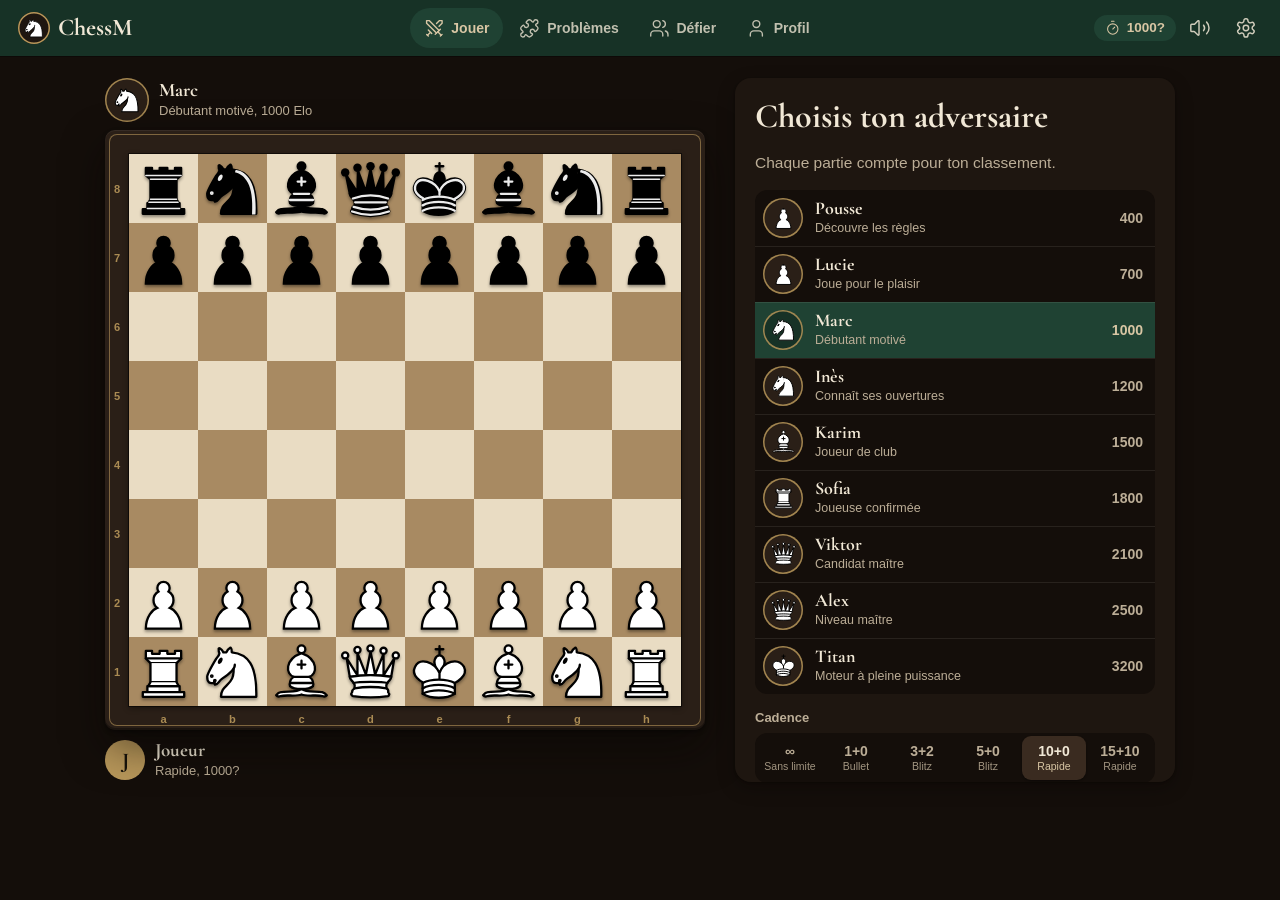
==== commit 7903cc00: "Refonte « Club classique » : noyer, cuir vert, feuille de notation papier ; revue mobile (échiquier " ====
--- a/index.html
+++ b/index.html
@@ -5,7 +5,7 @@
 <meta name="viewport" content="width=device-width,initial-scale=1,viewport-fit=cover">
 <meta name="robots" content="noindex,nofollow">
 <meta name="referrer" content="no-referrer">
-<meta name="theme-color" content="#0e0c0a">
+<meta name="theme-color" content="#173226">
 <link rel="manifest" href="manifest.webmanifest">
 <link rel="apple-touch-icon" href="icons/icon-192.png">
 <meta name="mobile-web-app-capable" content="yes">
@@ -15,16 +15,15 @@
 <title>ChessM</title>
 <link rel="icon" href="icons/icon-192.png">
 <link rel="preload" href="fonts/cormorant-garamond-latin-700-normal.woff2" as="font" type="font/woff2" crossorigin>
-<link rel="preload" href="fonts/montserrat-latin-500-normal.woff2" as="font" type="font/woff2" crossorigin>
 <script>
   // Filet de sécurité : si un vieux fichier en cache provoque une erreur, on recharge une seule fois
   addEventListener('error', function () { try { if (!sessionStorage.getItem('cm-reload')) { sessionStorage.setItem('cm-reload', '1'); setTimeout(function () { location.reload(); }, 300); } } catch (_) {} });
   addEventListener('load', function () { setTimeout(function () { try { sessionStorage.removeItem('cm-reload'); } catch (_) {} }, 5000); });
 </script>
 <link rel="stylesheet" href="lib/pieces.css">
-<link rel="stylesheet" href="css/style.css?v=6">
+<link rel="stylesheet" href="css/style.css?v=7">
 <script src="lib/peerjs.min.js" defer></script>
-<script type="module" src="js/app.js?v=6"></script>
+<script type="module" src="js/app.js?v=7"></script>
 </head>
 <body data-theme="bronze" data-screen="home">
 <header class="topbar">
@@ -148,5 +147,6 @@
 
 <div class="modal hidden" id="modal"><div class="modal-box" id="modalBox" role="dialog" aria-modal="true"></div></div>
 <div class="toast" id="toast" role="status" aria-live="polite"></div>
+<div class="sr-only" id="srLive" aria-live="assertive"></div>
 </body>
 </html>
--- a/css/style.css
+++ b/css/style.css
@@ -1,396 +1,343 @@
-/* ChessM — « Cercle privé » : ébène laqué, filets de laiton, ivoire. Accent (laiton) personnalisable.
-   Principes : l'échiquier est l'objet (cadre, gravure, profondeur), tout le reste reste calme.
+/* ChessM — « Club classique » : table en noyer, bandeaux de cuir vert, feuille de notation en papier, laiton mat.
+   Mode application (Operate) : contrôles standard façon Apple, le monde n'apporte que palette, typographie, densité
+   et un geste signature : la feuille de notation (liste des coups + revue) sur papier.
    Toutes les couleurs et polices passent par les jetons ci-dessous. */
 @font-face { font-family: "Cormorant"; font-weight: 600; font-display: swap; src: url("../fonts/cormorant-garamond-latin-600-normal.woff2") format("woff2"); }
 @font-face { font-family: "Cormorant"; font-weight: 700; font-display: swap; src: url("../fonts/cormorant-garamond-latin-700-normal.woff2") format("woff2"); }
-@font-face { font-family: "Montserrat"; font-weight: 500; font-display: swap; src: url("../fonts/montserrat-latin-500-normal.woff2") format("woff2"); }
-@font-face { font-family: "Montserrat"; font-weight: 600; font-display: swap; src: url("../fonts/montserrat-latin-600-normal.woff2") format("woff2"); }
-@font-face { font-family: "Montserrat"; font-weight: 700; font-display: swap; src: url("../fonts/montserrat-latin-700-normal.woff2") format("woff2"); }
 
 :root {
-  /* accent (laiton), recalculé en JS depuis les paramètres */
-  --acc: #d4af37; --acc-rgb: 212,175,55; --acc-hi: rgb(232,212,150); --acc-lo: rgb(117,96,30); --acc-ink: #17130b;
-  /* matières */
-  --ebony: #0e0c0a; --ebony-2: #131110; --lacquer: #18150f; --lacquer-2: #201c16; --lacquer-3: #2a251d;
-  --ivory: #efe7d6; --ash: #a89f8f; --ash-2: #7d766a;
-  --hair: rgba(239,231,214,.08); --hair-2: rgba(239,231,214,.14);
-  --ok: #7fcf98; --ko: #ec7a68; --ko-deep: #a8291f; --wa: #1fa855; --white: #fff; --shadow: rgba(0,0,0,.55);
-  --paper: #f1ebdd; --ink: #161310;
+  /* laiton (accent), recalculé en JS depuis les paramètres */
+  --acc: #b8975a; --acc-rgb: 184,151,90; --acc-hi: rgb(212,193,156); --acc-lo: rgb(101,83,50); --acc-ink: #1a130c;
+  /* noyer */
+  --walnut-0: #140e0a; --walnut-1: #1e1610; --walnut-2: #2a1f17; --walnut-3: #3a2b20;
+  /* cuir vert club */
+  --leather: #173226; --leather-2: #1f4233; --leather-3: #2a5743;
+  /* papier & encre */
+  --paper: #f4ecdb; --paper-2: #e9dec7; --paper-3: #dccfb3; --ink: #241b14; --ink-2: #5c4e3e;
+  /* texte sur bois */
+  --ivory: #f1e8d6; --ash: #bcae97; --ash-2: #a89a84;
+  --hair: rgba(241,232,214,.09); --hair-ink: rgba(36,27,20,.12);
+  --ok: #6dbb88; --ok-ink: #276b41; --ko: #e5846c; --ko-ink: #a33a27; --ko-deep: #8f2a1c;
+  --wa: #1d8f4b; --white: #fff; --shadow: rgba(8,5,3,.5);
   --light: #e9dcc3; --dark: #a88a62;
-  /* typographie */
+  /* typographie : système (San Francisco sur Apple) pour l'interface, Cormorant pour les titres */
+  --ui: -apple-system, BlinkMacSystemFont, "SF Pro Text", "Segoe UI Variable Text", "Segoe UI", Roboto, "Helvetica Neue", sans-serif;
   --serif: "Cormorant", "Iowan Old Style", "Palatino Linotype", Palatino, Georgia, serif;
-  --sans: "Montserrat", system-ui, -apple-system, "Segoe UI", Roboto, sans-serif;
-  --mono: ui-monospace, "SF Mono", Consolas, monospace;
+  --mono: ui-monospace, "SF Mono", "Cascadia Mono", Consolas, monospace;
   /* échelle */
-  --r-s: 10px; --r-m: 14px; --r-l: 20px;
-  --ease: cubic-bezier(.2,.8,.2,1);
-  --tab-h: 64px;
-  --bs: min(calc(100vw - 24px), calc(100dvh - 230px), 620px);
+  --r-s: 8px; --r-m: 12px; --r-l: 16px;
+  --ease: cubic-bezier(.22,1,.36,1);
+  --head-h: 52px; --tab-h: 58px;
+  --lift: 0 1px 2px rgba(8,5,3,.35), 0 6px 18px rgba(8,5,3,.28);
+  --bs: min(calc(100vw - 20px), calc(100dvh - 200px), 620px);
   color-scheme: dark;
 }
 body[data-theme="bois"]   { --light: #f0d9b5; --dark: #946f51; }
 body[data-theme="nuit"]   { --light: #cfcbc1; --dark: #56606f; }
 body[data-theme="marbre"] { --light: #ebe8e1; --dark: #a19c92; }
-body[data-theme="vert"]   { --light: #e6ead8; --dark: #6f8f72; }
+body[data-theme="vert"]   { --light: #eeeed2; --dark: #6f8f5c; }
 body[data-theme="bleu"]   { --light: #dee3e6; --dark: #788fa0; }
 body[data-theme="rubis"]  { --light: #f1e2de; --dark: #a4535b; }
 
 * { box-sizing: border-box; }
 html, body { margin: 0; overflow-x: clip; }
-body {
-  min-height: 100dvh; color: var(--ivory); font: 500 15.5px/1.55 var(--sans);
-  background:
-    radial-gradient(1100px 620px at 80% -12%, rgba(var(--acc-rgb), .09), transparent 62%),
-    radial-gradient(900px 600px at -15% 115%, rgba(var(--acc-rgb), .05), transparent 60%),
-    var(--ebony);
-  background-attachment: fixed;
-  -webkit-tap-highlight-color: transparent;
-}
-/* grain très léger, comme un bois laqué */
-body::before {
-  content: ""; position: fixed; inset: 0; pointer-events: none; z-index: 0; opacity: .07; mix-blend-mode: overlay;
-  background-image: url("data:image/svg+xml,%3Csvg xmlns='http://www.w3.org/2000/svg' width='160' height='160'%3E%3Cfilter id='n'%3E%3CfeTurbulence type='fractalNoise' baseFrequency='.85' numOctaves='2' stitchTiles='stitch'/%3E%3C/filter%3E%3Crect width='100%25' height='100%25' filter='url(%23n)'/%3E%3C/svg%3E");
-}
-main, .topbar { position: relative; z-index: 1; }
+body { min-height: 100dvh; color: var(--ivory); background: var(--walnut-0); font: 400 15px/1.5 var(--ui); -webkit-font-smoothing: antialiased; -webkit-tap-highlight-color: transparent; }
 button { font: inherit; color: inherit; cursor: pointer; border: 0; background: none; }
-a { color: var(--acc); }
+a { color: var(--acc); text-underline-offset: 3px; }
 :focus-visible { outline: 2px solid var(--acc); outline-offset: 2px; border-radius: 6px; }
+::selection { background: rgba(var(--acc-rgb), .4); color: var(--white); }
 .hidden { display: none !important; }
+.sr-only { position: absolute; width: 1px; height: 1px; overflow: hidden; clip: rect(0 0 0 0); white-space: nowrap; }
 .muted { color: var(--ash); }
 .small { font-size: 13px; }
 .center { text-align: center; }
-h1, h2 { margin: 0; font-family: var(--serif); font-weight: 700; letter-spacing: .005em; line-height: 1.08; overflow-wrap: break-word; min-width: 0; }
-h1 { font-size: 34px; }
-h2 { font-size: 26px; }
-h3 { margin: 18px 0 8px; font: 600 13px/1.2 var(--sans); color: var(--ash); }
+h1, h2 { margin: 0; font-family: var(--serif); font-weight: 700; line-height: 1.1; text-wrap: balance; overflow-wrap: break-word; min-width: 0; }
+h1 { font-size: 28px; }
+h2 { font-size: 24px; }
+h3 { margin: 16px 0 6px; font: 600 13px/1.3 var(--ui); color: var(--ash); }
 .ic { width: 1.15em; height: 1.15em; flex: none; vertical-align: -.2em; }
-::selection { background: rgba(var(--acc-rgb), .35); }
-
-/* ---------- En-tête & onglets ---------- */
+@media (min-width: 900px) { body { font-size: 15.5px; } h1 { font-size: 34px; } h2 { font-size: 27px; } }
+
+/* ---------- En-tête & onglets (cuir vert) ---------- */
 .topbar {
-  position: sticky; top: 0; z-index: 50; display: flex; align-items: center; justify-content: space-between; gap: 12px;
-  padding: 10px 16px; padding-top: max(10px, env(safe-area-inset-top));
-  background: rgba(14,12,10,.82); backdrop-filter: blur(16px) saturate(1.2); -webkit-backdrop-filter: blur(16px) saturate(1.2);
-  border-bottom: 1px solid var(--hair);
-}
-.brand { display: flex; align-items: center; gap: 10px; }
-.logo {
-  width: 36px; height: 36px; border-radius: 50%; display: grid; place-items: center;
-  background: radial-gradient(circle at 35% 30%, var(--lacquer-3), var(--ebony) 72%);
-  box-shadow: inset 0 0 0 1.5px var(--acc), 0 4px 14px rgba(var(--acc-rgb), .2);
-}
+  position: sticky; top: 0; z-index: 50; display: flex; align-items: center; justify-content: space-between; gap: 10px;
+  min-height: var(--head-h); padding: 6px 12px; padding-top: max(6px, env(safe-area-inset-top));
+  background: var(--leather); box-shadow: 0 1px 0 rgba(0,0,0,.35);
+}
+.brand { display: flex; align-items: center; gap: 8px; min-height: 44px; }
+.logo { width: 32px; height: 32px; border-radius: 50%; display: grid; place-items: center; background: var(--walnut-1); box-shadow: inset 0 0 0 1.5px var(--acc); }
 .logo .piece { width: 74%; height: 74%; background-size: contain; background-repeat: no-repeat; background-position: center; }
-.brand-name { font: 700 27px/1 var(--serif); letter-spacing: .01em; color: var(--ivory); }
-.top-right { display: flex; align-items: center; gap: 4px; }
-.icon-btn { width: 44px; height: 44px; border-radius: 50%; font-size: 19px; display: grid; place-items: center; color: var(--ash); transition: background .2s, color .2s; }
-.icon-btn:hover { background: var(--lacquer-2); color: var(--ivory); }
-.chip {
-  display: inline-flex; align-items: center; gap: 6px; padding: 6px 12px; border-radius: 99px; font: 700 14px var(--sans); white-space: nowrap;
-  color: var(--acc); box-shadow: inset 0 0 0 1px rgba(var(--acc-rgb), .4); background: rgba(var(--acc-rgb), .06);
-}
-.tabbar { display: flex; }
-.tabbar button {
-  display: flex; align-items: center; gap: 8px; padding: 10px 14px; border-radius: 99px; color: var(--ash); font: 600 14px var(--sans);
-  transition: color .2s, background .2s;
-}
+.brand-name { font: 700 24px/1 var(--serif); color: var(--ivory); }
+.top-right { display: flex; align-items: center; gap: 2px; }
+.icon-btn { width: 44px; height: 44px; border-radius: 50%; font-size: 19px; display: grid; place-items: center; color: var(--ivory); opacity: .85; transition: background .15s, opacity .15s; }
+.icon-btn:hover { background: var(--leather-2); opacity: 1; }
+.chip { display: inline-flex; align-items: center; gap: 6px; padding: 5px 11px; border-radius: 99px; font: 600 13.5px var(--ui); white-space: nowrap; color: var(--acc-hi); background: var(--leather-2); }
+.tabbar { display: flex; gap: 2px; }
+.tabbar button { display: flex; align-items: center; gap: 7px; min-height: 40px; padding: 8px 14px; border-radius: 99px; color: var(--ivory); opacity: .78; font: 600 14px var(--ui); transition: background .15s, opacity .15s, color .15s; }
 .tabbar button .ic { font-size: 18px; }
-.tabbar button:hover { color: var(--ivory); }
-.tabbar button.on { color: var(--acc); background: rgba(var(--acc-rgb), .08); box-shadow: inset 0 0 0 1px rgba(var(--acc-rgb), .3); }
+.tabbar button:hover { opacity: 1; }
+.tabbar button.on { opacity: 1; color: var(--acc-hi); background: var(--leather-2); }
 @media (max-width: 899px) {
-  /* le flou de l'en-tête « capturerait » la barre fixe : fond opaque à la place */
-  .topbar { backdrop-filter: none; -webkit-backdrop-filter: none; background: rgba(14,12,10,.97); }
-  .pane.lobby { --bs: min(calc(100vw - 48px), 44dvh, 520px); }
   .tabbar {
     position: fixed; left: 0; right: 0; bottom: 0; z-index: 60; justify-content: space-around;
-    height: calc(var(--tab-h) + env(safe-area-inset-bottom)); padding: 6px 8px env(safe-area-inset-bottom);
-    background: rgba(14,12,10,.9); backdrop-filter: blur(18px) saturate(1.2); -webkit-backdrop-filter: blur(18px) saturate(1.2);
-    border-top: 1px solid var(--hair);
+    height: calc(var(--tab-h) + env(safe-area-inset-bottom)); padding: 4px 6px env(safe-area-inset-bottom);
+    background: var(--leather); box-shadow: 0 -1px 0 rgba(0,0,0,.35);
   }
-  .tabbar button { flex: 1; flex-direction: column; gap: 3px; padding: 6px 0; border-radius: var(--r-m); font-size: 11.5px; min-height: 48px; justify-content: center; }
-  .tabbar button .ic { font-size: 22px; }
-  .tabbar button.on { background: none; box-shadow: none; }
-  .tabbar button.on .ic { filter: drop-shadow(0 0 8px rgba(var(--acc-rgb), .55)); }
-  body[data-screen="home"] main { padding-bottom: calc(var(--tab-h) + env(safe-area-inset-bottom) + 24px); }
+  .tabbar button { flex: 1; flex-direction: column; justify-content: center; gap: 2px; padding: 4px 0; border-radius: var(--r-m); font-size: 11px; }
+  .tabbar button .ic { font-size: 21px; }
+  .tabbar button.on { background: none; }
+  body[data-screen="home"] main { padding-bottom: calc(var(--tab-h) + env(safe-area-inset-bottom) + 20px); }
   body:not([data-screen="home"]) .tabbar { display: none; }
-  .brand-name { font-size: 24px; }
   #eloChip { display: none; }
 }
 
-main { padding: 18px 12px 40px; max-width: 1200px; margin: 0 auto; }
-.panel, .card {
-  position: relative; border-radius: var(--r-l); padding: 20px;
-  background: linear-gradient(180deg, rgba(239,231,214,.035), transparent 38%), var(--lacquer);
-  box-shadow: inset 0 0 0 1px var(--hair), inset 0 1px 0 rgba(239,231,214,.05), 0 18px 40px var(--shadow);
-}
-
-/* ---------- Boutons ---------- */
+main { padding: 14px 10px 32px; max-width: 1180px; margin: 0 auto; }
+@media (min-width: 900px) { main { padding: 22px 16px 40px; } }
+.panel, .card { position: relative; border-radius: var(--r-l); padding: 16px; background: var(--walnut-1); box-shadow: var(--lift); }
+@media (min-width: 900px) { .panel, .card { padding: 20px; } }
+/* le papier : feuille de notation, revue, problème du jour */
+.paper { background: var(--paper); color: var(--ink); }
+.paper .muted, .paper h3 { color: var(--ink-2); }
+
+/* ---------- Boutons & contrôles ---------- */
 .btn {
-  display: inline-flex; align-items: center; justify-content: center; gap: 8px; min-height: 44px;
-  padding: 11px 18px; border-radius: var(--r-m); font: 600 15px var(--sans); text-decoration: none; color: var(--ivory);
-  background: var(--lacquer-2); box-shadow: inset 0 0 0 1px var(--hair-2);
-  transition: transform .12s var(--ease), box-shadow .2s, background .2s, color .2s;
-}
-.btn:hover { box-shadow: inset 0 0 0 1px rgba(var(--acc-rgb), .55); }
+  display: inline-flex; align-items: center; justify-content: center; gap: 8px; min-height: 44px; padding: 10px 16px;
+  border-radius: var(--r-m); font: 600 15px var(--ui); text-decoration: none; color: var(--ivory); background: var(--walnut-2);
+  transition: background .15s, transform .12s var(--ease), color .15s;
+}
+.btn:hover { background: var(--walnut-3); }
 .btn:active { transform: scale(.98); }
-.btn.primary {
-  color: var(--acc-ink); font-weight: 700; font-size: 16px;
-  background: linear-gradient(160deg, var(--acc-hi), var(--acc) 48%, var(--acc-lo));
-  box-shadow: inset 0 1px 0 rgba(255,255,255,.4), inset 0 -2px 0 rgba(0,0,0,.18), 0 10px 26px rgba(var(--acc-rgb), .25);
-}
-.btn.primary:hover { box-shadow: inset 0 1px 0 rgba(255,255,255,.4), inset 0 -2px 0 rgba(0,0,0,.18), 0 12px 32px rgba(var(--acc-rgb), .4); }
-.btn.gold { color: var(--acc); background: rgba(var(--acc-rgb), .07); box-shadow: inset 0 0 0 1px rgba(var(--acc-rgb), .55); }
-.btn.ghost { background: transparent; box-shadow: none; color: var(--ash); }
-.btn.ghost:hover { color: var(--ivory); box-shadow: none; }
-.btn.wa { background: var(--wa); color: var(--white); box-shadow: none; }
+.btn:disabled { opacity: .45; cursor: default; }
+.btn.primary { color: var(--acc-ink); background: var(--acc); font-weight: 650; }
+.btn.primary:hover { background: var(--acc-hi); }
+.btn.gold { color: var(--acc-hi); background: rgba(var(--acc-rgb), .14); }
+.btn.ghost { background: transparent; color: var(--ash); }
+.btn.ghost:hover { color: var(--ivory); background: var(--walnut-2); }
+.btn.wa { background: var(--wa); color: var(--white); }
 .btn.wide { width: 100%; }
-.btn.sm { min-height: 38px; padding: 7px 12px; font-size: 14px; border-radius: var(--r-s); }
-.btn-col { display: flex; flex-direction: column; gap: 10px; margin-top: 18px; }
+.btn.sm { min-height: 36px; padding: 6px 12px; font-size: 14px; border-radius: var(--r-s); }
+:is(.paper, .review, #pzPanel, .daily, .movecard) .btn { background: var(--paper-2); color: var(--ink); }
+:is(.paper, .review, #pzPanel, .daily, .movecard) .btn:hover { background: var(--paper-3); }
+:is(.paper, .review, #pzPanel, .daily, .movecard) .btn.primary, :is(.paper, .review, #pzPanel, .daily, .movecard) .btn.gold { background: var(--leather); color: var(--ivory); }
+:is(.paper, .review, #pzPanel, .daily, .movecard) .btn.primary:hover, :is(.paper, .review, #pzPanel, .daily, .movecard) .btn.gold:hover { background: var(--leather-2); }
+:is(.paper, .review, #pzPanel, .daily, .movecard) .btn.ghost { background: transparent; color: var(--ink-2); }
+.btn-col { display: flex; flex-direction: column; gap: 8px; margin-top: 18px; }
 .btn-row { display: flex; gap: 8px; flex-wrap: wrap; justify-content: center; margin: 14px 0; }
+/* contrôle segmenté (cadence, couleur) */
 .chips { display: flex; flex-wrap: wrap; gap: 6px; }
+.chips[data-fill] { flex-wrap: nowrap; gap: 2px; padding: 3px; border-radius: var(--r-m); background: var(--walnut-0); }
 .chip-btn {
-  display: inline-flex; flex-direction: column; align-items: center; justify-content: center; min-width: 60px; min-height: 44px; padding: 7px 11px;
-  font: 600 14px var(--sans); border-radius: var(--r-s); background: var(--ebony-2); box-shadow: inset 0 0 0 1px var(--hair);
-  transition: box-shadow .2s, background .2s, color .2s;
-}
-.chip-btn small { color: var(--ash-2); font-size: 11px; font-weight: 500; }
-.chip-btn:hover { box-shadow: inset 0 0 0 1px var(--hair-2); }
-.chip-btn.on { color: var(--acc); background: rgba(var(--acc-rgb), .08); box-shadow: inset 0 0 0 1px rgba(var(--acc-rgb), .7); }
-.chip-btn.on small { color: var(--acc-hi); }
-.chip-btn:has(.piece), .chip-btn:has(.half) { flex-direction: row; gap: 7px; }
-.chip-btn .piece { display: inline-block; width: 18px; height: 18px; background-size: contain; vertical-align: -4px; }
-.chip-btn .half { display: inline-block; width: 14px; height: 14px; border-radius: 50%; vertical-align: -2px; background: linear-gradient(90deg, var(--paper) 50%, var(--ink) 50%); box-shadow: 0 0 0 1px var(--ash-2); }
-.chip-btn .sw { width: 34px; height: 16px; border-radius: 4px; margin-bottom: 4px; display: block; box-shadow: inset 0 0 0 1px rgba(0,0,0,.3); }
+  flex: 1 1 0; min-width: 0; display: inline-flex; flex-direction: column; align-items: center; justify-content: center; gap: 0; min-height: 44px; padding: 5px 4px;
+  font: 600 14px/1.15 var(--ui); color: var(--ash); border-radius: 9px; transition: background .15s, color .15s;
+}
+.chip-btn small { font-size: 10.5px; font-weight: 500; opacity: .85; }
+.chip-btn:hover { color: var(--ivory); }
+.chip-btn.on { color: var(--ivory); background: var(--walnut-3); box-shadow: 0 1px 2px rgba(0,0,0,.4); }
+.chip-btn.on small { color: var(--acc-hi); opacity: 1; }
+.chip-btn:has(.piece), .chip-btn:has(.half) { flex-direction: row; gap: 6px; }
+.chip-btn .piece { display: inline-block; width: 18px; height: 18px; background-size: contain; }
+.chip-btn .half { display: inline-block; width: 14px; height: 14px; border-radius: 50%; background: linear-gradient(90deg, var(--paper) 50%, var(--ink) 50%); box-shadow: 0 0 0 1px var(--ash-2); }
+/* chips du plateau (paramètres) */
+.settings-modal .chip-btn { flex: 0 0 auto; min-width: 64px; padding: 7px 10px; background: var(--walnut-2); color: var(--ivory); }
+.settings-modal .chip-btn.on { background: var(--leather-2); box-shadow: inset 0 0 0 1.5px var(--acc); }
+.chip-btn .sw { width: 34px; height: 16px; border-radius: 4px; margin-bottom: 4px; display: block; }
 .theme-bronze .sw { background: linear-gradient(90deg, #e9dcc3 50%, #a88a62 50%); }
 .theme-bois .sw { background: linear-gradient(90deg, #f0d9b5 50%, #946f51 50%); }
 .theme-nuit .sw { background: linear-gradient(90deg, #cfcbc1 50%, #56606f 50%); }
 .theme-marbre .sw { background: linear-gradient(90deg, #ebe8e1 50%, #a19c92 50%); }
-.theme-vert .sw { background: linear-gradient(90deg, #e6ead8 50%, #6f8f72 50%); }
+.theme-vert .sw { background: linear-gradient(90deg, #eeeed2 50%, #6f8f5c 50%); }
 .theme-bleu .sw { background: linear-gradient(90deg, #dee3e6 50%, #788fa0 50%); }
 .theme-rubis .sw { background: linear-gradient(90deg, #f1e2de 50%, #a4535b 50%); }
 
-/* ---------- L'échiquier comme objet : cadre en ébène, filet de laiton, coordonnées gravées ---------- */
+/* ---------- L'échiquier : cadre en noyer, filet de laiton, coordonnées gravées ---------- */
 .frame {
-  --fs: var(--bs); --fp: calc(var(--fs) * .042);
-  position: relative; width: var(--fs); height: var(--fs); padding: var(--fp); border-radius: 12px; flex: none;
-  background:
-    linear-gradient(135deg, rgba(255,255,255,.07), transparent 30%, transparent 70%, rgba(255,255,255,.04)),
-    linear-gradient(180deg, var(--lacquer-3), var(--ebony) 60%, var(--ebony-2));
-  box-shadow:
-    inset 0 1px 0 rgba(255,255,255,.09), inset 0 -1px 0 rgba(0,0,0,.6),
-    0 2px 0 var(--ebony), 0 30px 60px rgba(0,0,0,.65), 0 10px 20px rgba(0,0,0,.4);
-}
-.frame::before { /* filet de laiton incrusté */
-  content: ""; position: absolute; inset: calc(var(--fp) * .16); border-radius: 9px; pointer-events: none;
-  box-shadow: inset 0 0 0 1px rgba(var(--acc-rgb), .55), 0 0 0 1px rgba(0,0,0,.45);
-}
-.board-row.with-eval .frame { --fs: calc(var(--bs) - 24px); }
+  --fs: var(--bs); --fp: calc(var(--fs) * .04);
+  position: relative; width: var(--fs); height: var(--fs); padding: var(--fp); border-radius: 10px; flex: none;
+  background: var(--walnut-2);
+  box-shadow: inset 0 1px 0 rgba(255,255,255,.06), inset 0 -2px 0 rgba(0,0,0,.35), 0 2px 4px rgba(0,0,0,.4), 0 18px 40px var(--shadow);
+}
+.frame::before { content: ""; position: absolute; inset: calc(var(--fp) * .16); border-radius: 8px; pointer-events: none; box-shadow: inset 0 0 0 1px rgba(var(--acc-rgb), .6); }
+.board-row.with-eval .frame { --fs: calc(var(--bs) - 22px); }
 #board, #pboard, #lboard { width: calc(var(--fs) - 2 * var(--fp)); height: calc(var(--fs) - 2 * var(--fp)); }
 .coords { position: absolute; inset: calc(-1 * var(--fp)); pointer-events: none; z-index: 2; }
-.coords span { position: absolute; display: flex; align-items: center; justify-content: center; font: 600 calc(var(--fs) / 52) var(--sans); color: rgba(var(--acc-rgb), .75); }
-.coords .cf { bottom: 0; height: var(--fp); width: calc((100% - 2 * var(--fp)) / 8); left: calc(var(--fp) + var(--i) * (100% - 2 * var(--fp)) / 8); padding-top: 2px; }
+.coords span { position: absolute; display: flex; align-items: center; justify-content: center; font: 600 calc(var(--fs) / 54) var(--ui); color: var(--acc); opacity: .9; }
+.coords .cf { bottom: 0; height: var(--fp); width: calc((100% - 2 * var(--fp)) / 8); left: calc(var(--fp) + var(--i) * (100% - 2 * var(--fp)) / 8); padding-top: 1px; }
 .coords .cr { left: 0; width: var(--fp); height: calc((100% - 2 * var(--fp)) / 8); top: calc(var(--fp) + var(--i) * (100% - 2 * var(--fp)) / 8); }
-.board { position: relative; user-select: none; -webkit-user-select: none; touch-action: none; box-shadow: 0 0 0 1px rgba(0,0,0,.6), 0 3px 8px rgba(0,0,0,.5); }
+.board { position: relative; user-select: none; -webkit-user-select: none; touch-action: none; box-shadow: 0 0 0 1px rgba(0,0,0,.55), 0 2px 6px rgba(0,0,0,.45); }
+.board:focus-visible { outline: 2px solid var(--acc); outline-offset: 3px; border-radius: 2px; }
 .sqs { position: absolute; inset: 0; display: grid; grid-template: repeat(8, 1fr) / repeat(8, 1fr); overflow: hidden; }
 .sq { position: relative; }
-.sq.light { background: var(--light) linear-gradient(135deg, rgba(255,255,255,.12), rgba(0,0,0,.03) 60%, rgba(255,255,255,.05)); }
-.sq.dark { background: var(--dark) linear-gradient(135deg, rgba(255,255,255,.07), rgba(0,0,0,.09) 55%, rgba(255,255,255,.03)); }
-.sq .rk, .sq .fl { position: absolute; font: 700 calc(var(--bs) / 46) var(--sans); pointer-events: none; }
+.sq.light { background: var(--light); }
+.sq.dark { background: var(--dark); }
+.sq .rk, .sq .fl { position: absolute; font: 700 calc(var(--bs) / 46) var(--ui); pointer-events: none; }
 .sq .rk { top: 3%; left: 4%; } .sq .fl { bottom: 2%; right: 5%; }
 .sq.light .rk, .sq.light .fl { color: var(--dark); }
 .sq.dark .rk, .sq.dark .fl { color: var(--light); }
-.sq.last::after { content: ""; position: absolute; inset: 0; background: rgba(var(--acc-rgb), .34); }
-.sq.sel::after { content: ""; position: absolute; inset: 0; background: rgba(var(--acc-rgb), .52); }
-.sq.check { background-image: radial-gradient(circle, #ff3b30 0%, rgba(230,30,30,.85) 30%, rgba(200,0,0,0) 75%) !important; animation: checkPulse 1s ease-in-out 2; }
-@keyframes checkPulse { 50% { filter: brightness(1.3); } }
-.sq.dest::before { content: ""; position: absolute; inset: 0; z-index: 5; pointer-events: none; background: radial-gradient(rgba(18,16,12,.32) 17%, transparent 18.5%); }
-.sq.dest.cap::before { background: radial-gradient(transparent 76%, rgba(18,16,12,.32) 77.5%); }
-.sq.good::after { content: ""; position: absolute; inset: 0; background: rgba(127, 207, 152, .55); animation: fadeOut 1s forwards; }
-.sq.bad::after { content: ""; position: absolute; inset: 0; background: rgba(236, 90, 72, .6); animation: fadeOut 1s forwards; }
-.sq.hint::after { content: ""; position: absolute; inset: 0; box-shadow: inset 0 0 0 4px var(--acc); background: rgba(var(--acc-rgb), .3); animation: pulse .5s 3 alternate; }
+.sq.last::after { content: ""; position: absolute; inset: 0; background: rgba(var(--acc-rgb), .38); }
+.sq.sel::after { content: ""; position: absolute; inset: 0; background: rgba(var(--acc-rgb), .58); }
+.sq.kbd { box-shadow: inset 0 0 0 3px var(--leather-3), inset 0 0 0 5px var(--paper); z-index: 1; }
+.sq.check { background-image: radial-gradient(circle, #e8432f 0%, rgba(214,46,30,.85) 30%, rgba(200,0,0,0) 75%) !important; }
+.sq.dest::before { content: ""; position: absolute; inset: 0; z-index: 5; pointer-events: none; background: radial-gradient(rgba(23,50,38,.42) 17%, transparent 18.5%); }
+.sq.dest.cap::before { background: radial-gradient(transparent 76%, rgba(23,50,38,.42) 77.5%); }
+.sq.good::after { content: ""; position: absolute; inset: 0; background: rgba(109,187,136,.55); animation: fadeOut 1s forwards; }
+.sq.bad::after { content: ""; position: absolute; inset: 0; background: rgba(229,132,108,.62); animation: fadeOut 1s forwards; }
+.sq.hint::after { content: ""; position: absolute; inset: 0; box-shadow: inset 0 0 0 4px var(--acc); background: rgba(var(--acc-rgb), .28); animation: pulse .5s 3 alternate; }
 @keyframes fadeOut { to { opacity: 0; } }
 @keyframes pulse { from { opacity: .3; } }
 .pcs { position: absolute; inset: 0; z-index: 3; pointer-events: none; }
-.pc {
-  position: absolute; left: 0; top: 0; width: 12.5%; height: 12.5%; background-size: cover;
-  transition: translate .18s var(--ease); will-change: translate; filter: drop-shadow(0 2px 1.5px rgba(0,0,0,.42));
-}
+.pc { position: absolute; left: 0; top: 0; width: 12.5%; height: 12.5%; background-size: cover; transition: translate .18s var(--ease); filter: drop-shadow(0 2px 1.5px rgba(0,0,0,.4)); }
 .pc.snap { transition: none; }
-.pc.dragging { transition: none; z-index: 20; scale: 1.15; filter: drop-shadow(0 10px 8px rgba(0,0,0,.5)); }
-.pc.land { animation: land .2s ease-out; }
-@keyframes land { 0% { scale: 1.12; } 60% { scale: .97; } 100% { scale: 1; } }
-.pc.captured { transition: none; animation: capOut .25s ease-in forwards; z-index: 1; }
-@keyframes capOut { to { scale: .4; opacity: 0; rotate: 25deg; } }
-.ghostpc { z-index: 4; opacity: .5; pointer-events: none; filter: drop-shadow(0 0 6px rgba(var(--acc-rgb), .9)); animation: ghostIn .4s ease-out; }
-@keyframes ghostIn { from { opacity: 0; scale: .7; } }
-.board.scenario .sqs::after { content: ""; position: absolute; inset: 0; pointer-events: none; box-shadow: inset 0 0 70px rgba(var(--acc-rgb), .32); }
-.frame:has(.board.scenario)::before { box-shadow: inset 0 0 0 1.5px var(--acc), 0 0 22px rgba(var(--acc-rgb), .45); }
-.pc.ghost { filter: drop-shadow(0 0 7px rgba(var(--acc-rgb), .95)); opacity: .85; }
+.pc.dragging { transition: none; z-index: 20; scale: 1.15; will-change: translate; filter: drop-shadow(0 10px 8px rgba(0,0,0,.45)); }
+.pc.land { animation: land .2s var(--ease); }
+@keyframes land { 0% { scale: 1.1; } 60% { scale: .97; } 100% { scale: 1; } }
+.pc.captured { transition: none; animation: capOut .22s ease-in forwards; z-index: 1; }
+@keyframes capOut { to { scale: .5; opacity: 0; } }
+.ghostpc { z-index: 4; opacity: .5; pointer-events: none; filter: drop-shadow(0 2px 3px rgba(0,0,0,.45)); animation: ghostIn .3s var(--ease); }
+@keyframes ghostIn { from { opacity: 0; scale: .8; } }
+.frame:has(.board.scenario)::before { box-shadow: inset 0 0 0 2px var(--acc); }
+.pc.ghost { opacity: .82; }
 .board.active .sq { cursor: pointer; }
 .arrows { position: absolute; inset: 0; width: 100%; height: 100%; z-index: 12; pointer-events: none; }
 .badge-wrap { position: absolute; left: 0; top: 0; width: 12.5%; height: 12.5%; z-index: 15; pointer-events: none; }
-.badge {
-  position: absolute; top: -8%; right: -8%; width: 42%; height: 42%; border-radius: 50%;
-  display: flex; align-items: center; justify-content: center; color: var(--white); font-weight: 800; font-size: calc(var(--bs) / 40);
-  box-shadow: 0 2px 6px rgba(0,0,0,.55); border: 2px solid var(--white); animation: pop .25s ease-out;
-}
-@keyframes pop { from { transform: scale(.3); } to { transform: scale(1); } }
-.promo { position: absolute; inset: 0; z-index: 30; background: rgba(8,7,6,.72); backdrop-filter: blur(3px); display: flex; align-items: center; justify-content: center; gap: 3%; }
-.promo button {
-  width: 19%; aspect-ratio: 1; border-radius: 50%; background-color: var(--paper); background-size: 78%; background-position: center; background-repeat: no-repeat;
-  box-shadow: 0 0 0 3px rgba(var(--acc-rgb), .7), 0 8px 20px rgba(0,0,0,.6); transition: transform .15s var(--ease);
-}
-.promo button:hover { transform: scale(1.08); }
+.badge { position: absolute; top: -8%; right: -8%; width: 42%; height: 42%; border-radius: 50%; display: flex; align-items: center; justify-content: center; color: var(--white); font-weight: 800; font-size: calc(var(--bs) / 40); box-shadow: 0 2px 5px rgba(0,0,0,.5); border: 2px solid var(--white); animation: pop .22s var(--ease); }
+@keyframes pop { from { scale: .4; } to { scale: 1; } }
+.promo { position: absolute; inset: 0; z-index: 30; background: rgba(20,14,10,.72); display: flex; align-items: center; justify-content: center; gap: 3%; }
+.promo button { width: 19%; aspect-ratio: 1; border-radius: 50%; background-color: var(--paper); background-size: 78%; background-position: center; background-repeat: no-repeat; box-shadow: 0 0 0 2px var(--acc), 0 6px 16px rgba(0,0,0,.5); transition: scale .15s var(--ease); }
+.promo button:hover { scale: 1.06; }
 
 /* Annonces (échec, en passant…) */
 .callout {
-  position: absolute; left: 50%; top: 50%; z-index: 40; pointer-events: none; display: flex; align-items: center; gap: 12px;
-  padding: 10px 24px 10px 14px; border-radius: 99px; white-space: nowrap; transform: translate(-50%, -50%);
-  background: rgba(14,12,10,.8); backdrop-filter: blur(8px); -webkit-backdrop-filter: blur(8px);
-  box-shadow: inset 0 0 0 1px rgba(var(--acc-rgb), .65), 0 14px 40px rgba(0,0,0,.55), 0 0 30px rgba(var(--acc-rgb), .22);
-}
-.callout.show { animation: coIn 1.6s var(--ease) forwards; }
-.co-icon { width: calc(var(--bs) / 10); height: calc(var(--bs) / 10); background-size: contain; background-repeat: no-repeat; filter: drop-shadow(0 2px 3px rgba(0,0,0,.5)); }
-.co-text {
-  font: 700 calc(var(--bs) / 15)/1 var(--serif);
-  background: linear-gradient(180deg, var(--white), var(--acc-hi) 55%, var(--acc)); -webkit-background-clip: text; background-clip: text; color: transparent;
-}
-@keyframes coIn { 0% { opacity: 0; scale: .6; } 12% { opacity: 1; scale: 1.06; } 20% { scale: 1; } 75% { opacity: 1; translate: 0 0; } 100% { opacity: 0; translate: 0 -24px; } }
+  position: absolute; left: 50%; top: 50%; z-index: 40; pointer-events: none; display: flex; align-items: center; gap: 10px;
+  padding: 8px 20px 8px 10px; border-radius: 99px; white-space: nowrap; transform: translate(-50%, -50%);
+  background: var(--leather); box-shadow: inset 0 0 0 1px rgba(var(--acc-rgb), .7), 0 10px 30px var(--shadow);
+}
+.callout.show { animation: coIn 1.5s var(--ease) forwards; }
+.co-icon { width: calc(var(--bs) / 11); height: calc(var(--bs) / 11); background-size: contain; background-repeat: no-repeat; }
+.co-text { font: 700 calc(var(--bs) / 16)/1 var(--serif); color: var(--ivory); }
+@keyframes coIn { 0% { opacity: 0; scale: .7; } 14% { opacity: 1; scale: 1; } 78% { opacity: 1; translate: 0 0; } 100% { opacity: 0; translate: 0 -18px; } }
+
+/* ---------- Listes groupées (façon réglages iOS) ---------- */
+.group { border-radius: var(--r-l); background: var(--walnut-1); box-shadow: var(--lift); overflow: hidden; }
+.group > * + * { box-shadow: inset 0 1px 0 var(--hair); }
 
 /* ---------- Salon (Jouer) ---------- */
-.lobby { --bs: min(calc(100vw - 24px), 520px); display: grid; gap: 18px; justify-items: center; }
-.lobby-stage { display: flex; flex-direction: column; gap: 10px; }
+.lobby { --bs: min(calc(100vw - 20px), 520px); display: grid; gap: 14px; justify-items: center; }
+.lobby-stage { display: flex; flex-direction: column; gap: 8px; }
 .lobby-side { width: 100%; max-width: 560px; }
-.lobby-side h1 { margin-bottom: 4px; }
-.plate { display: flex; align-items: center; gap: 12px; min-height: 48px; }
+.lobby-side h1 { margin-bottom: 2px; }
+.plate { display: flex; align-items: center; gap: 10px; min-height: 44px; }
 .plate-txt { display: flex; flex-direction: column; min-width: 0; }
-.plate-txt b { font: 700 20px/1.1 var(--serif); }
+.plate-txt b { font: 700 19px/1.1 var(--serif); }
 .plate-txt small { color: var(--ash); font-size: 13px; }
-.bot-list { display: grid; gap: 6px; margin-top: 16px; grid-template-columns: minmax(0, 1fr); }
-@media (min-width: 560px) { .bot-list { grid-template-columns: repeat(2, minmax(0, 1fr)); } }
-.bot {
-  display: flex; align-items: center; gap: 12px; text-align: left; padding: 9px 12px 9px 9px; border-radius: var(--r-m); min-height: 60px;
-  background: var(--ebony-2); box-shadow: inset 0 0 0 1px var(--hair); transition: box-shadow .2s, background .2s;
-}
-.bot:hover { box-shadow: inset 0 0 0 1px var(--hair-2); background: var(--lacquer-2); }
-.bot.on { background: linear-gradient(90deg, rgba(var(--acc-rgb), .12), rgba(var(--acc-rgb), .02)); box-shadow: inset 0 0 0 1px rgba(var(--acc-rgb), .7); }
+.bot-list { display: grid; grid-template-columns: minmax(0, 1fr); margin-top: 14px; border-radius: var(--r-m); overflow: hidden; background: var(--walnut-0); }
+.bot { display: flex; align-items: center; gap: 12px; text-align: left; min-height: 56px; padding: 7px 12px 7px 8px; transition: background .15s; }
+.bot + .bot { box-shadow: inset 0 1px 0 var(--hair); }
+.bot:hover { background: var(--walnut-2); }
+.bot.on { background: var(--leather-2); }
 .bot-info { flex: 1; display: flex; flex-direction: column; min-width: 0; }
-.bot-info b { font: 700 19px/1.1 var(--serif); }
+.bot-info b { font: 700 18px/1.15 var(--serif); }
 .bot-info small { color: var(--ash); font-size: 12.5px; white-space: nowrap; overflow: hidden; text-overflow: ellipsis; }
-.bot-elo { font: 700 14px var(--sans); color: var(--ash); }
-.bot.on .bot-elo { color: var(--acc); }
-.medal {
-  --tint: var(--acc); position: relative; width: 44px; height: 44px; border-radius: 50%; flex: none; display: grid; place-items: center;
-  background: radial-gradient(circle at 35% 28%, var(--lacquer-3), var(--ebony) 70%);
-  box-shadow: inset 0 0 0 1.5px rgba(var(--acc-rgb), .8), 0 0 0 3px var(--ebony-2), 0 0 0 4px color-mix(in srgb, var(--tint) 45%, transparent);
-}
-.medal .piece { width: 74%; height: 74%; background-size: contain; background-repeat: no-repeat; background-position: center; filter: drop-shadow(0 1px 2px rgba(0,0,0,.6)); }
-.plate .medal { width: 48px; height: 48px; }
-.opt h3 { margin-top: 18px; }
-.lobby .cta { margin-top: 20px; min-height: 54px; font-size: 17px; }
+.bot-elo { font: 600 14px var(--ui); color: var(--ash); font-variant-numeric: tabular-nums; }
+.bot.on .bot-elo { color: var(--acc-hi); }
+.medal { --tint: var(--acc); width: 40px; height: 40px; border-radius: 50%; flex: none; display: grid; place-items: center; background: var(--walnut-2); box-shadow: inset 0 0 0 1.5px rgba(var(--acc-rgb), .85); }
+.bot.on .medal { background: var(--leather); }
+.medal .piece { width: 74%; height: 74%; background-size: contain; background-repeat: no-repeat; background-position: center; }
+.plate .medal { width: 44px; height: 44px; }
+.opt h3 { margin-top: 16px; }
+.lobby .cta { margin-top: 18px; min-height: 50px; font-size: 16px; }
 @media (max-width: 899px) {
-  .lobby .cta { position: sticky; bottom: calc(var(--tab-h) + env(safe-area-inset-bottom) + 12px); z-index: 5; }
+  .pane.lobby { --bs: min(calc(100vw - 56px), 34dvh, 480px); }
+  .lobby .cta { position: sticky; bottom: calc(var(--tab-h) + env(safe-area-inset-bottom) + 10px); z-index: 5; box-shadow: 0 8px 22px var(--shadow); }
 }
 @media (min-width: 900px) {
-  .lobby { --bs: min(calc(100dvh - 250px), calc(100vw - 560px), 600px); grid-template-columns: auto minmax(0, 460px); align-items: start; justify-content: center; gap: 32px; }
-  .lobby-side { max-height: calc(var(--bs) + 116px); overflow-y: auto; }
-  .bot-list { grid-template-columns: minmax(0, 1fr); }
+  .lobby { --bs: min(calc(100dvh - 230px), calc(100vw - 560px), 600px); grid-template-columns: auto minmax(0, 440px); align-items: start; justify-content: center; gap: 30px; }
+  .lobby-side { max-height: calc(var(--bs) + 104px); overflow-y: auto; }
 }
 
 /* ---------- Problèmes ---------- */
-.daily { display: flex; gap: 18px; align-items: center; justify-content: space-between; flex-wrap: wrap; max-width: 820px; margin: 0 auto 14px; overflow: hidden; }
-.daily::after { content: ""; position: absolute; right: -40px; top: -40px; width: 220px; height: 220px; border-radius: 50%; pointer-events: none; background: radial-gradient(circle, rgba(var(--acc-rgb), .16), transparent 70%); }
-.daily-text { flex: 1 1 280px; min-width: 0; }
-.daily-day { display: inline-block; font: 600 italic 17px var(--serif); color: var(--acc-hi); }
+.daily { display: flex; gap: 16px; align-items: center; justify-content: space-between; flex-wrap: wrap; max-width: 820px; margin: 0 auto 12px; background: var(--paper); color: var(--ink); }
+.daily .muted { color: var(--ink-2); }
+.daily .btn.primary { background: var(--leather); color: var(--ivory); }
+.daily .btn.primary:hover { background: var(--leather-2); }
+.daily-text { flex: 1 1 260px; min-width: 0; }
+.daily-day { display: inline-block; font: 600 italic 16px var(--serif); color: var(--ink-2); }
 .daily-day::first-letter { text-transform: uppercase; }
-.daily h2 { font-size: 34px; margin: 2px 0 6px; }
-.daily-side { display: flex; align-items: center; gap: 16px; position: relative; z-index: 1; }
-.streak { display: grid; grid-template-columns: auto auto; column-gap: 6px; align-items: center; color: var(--acc); }
-.streak .ic { font-size: 30px; grid-row: 1 / span 2; }
-.streak b { font: 700 30px/1 var(--sans); }
-.streak small { grid-column: 2; color: var(--ash); font-size: 12px; }
-.pz-modes { display: grid; gap: 8px; max-width: 820px; margin: 0 auto 16px; grid-template-columns: minmax(0, 1fr); }
-@media (min-width: 760px) { .pz-modes { grid-template-columns: repeat(3, minmax(0, 1fr)); } }
-.pzmode {
-  display: flex; align-items: center; gap: 12px; text-align: left; padding: 14px; border-radius: var(--r-m); min-height: 64px;
-  background: var(--lacquer); box-shadow: inset 0 0 0 1px var(--hair); transition: box-shadow .2s, background .2s;
-}
-.pzmode:hover { box-shadow: inset 0 0 0 1px rgba(var(--acc-rgb), .55); background: var(--lacquer-2); }
-.pzi { width: 42px; height: 42px; border-radius: 50%; display: grid; place-items: center; flex: none; color: var(--acc); font-size: 20px; box-shadow: inset 0 0 0 1px rgba(var(--acc-rgb), .5); background: rgba(var(--acc-rgb), .06); }
+.daily h2 { font-size: 30px; margin: 2px 0 4px; }
+.daily-side { display: flex; align-items: center; gap: 16px; }
+.streak { display: grid; grid-template-columns: auto auto; column-gap: 6px; align-items: center; color: var(--ko-ink); }
+.streak .ic { font-size: 26px; grid-row: 1 / span 2; }
+.streak b { font: 700 26px/1 var(--ui); font-variant-numeric: tabular-nums; }
+.streak small { grid-column: 2; color: var(--ink-2); font-size: 12px; }
+.pz-modes { max-width: 820px; margin: 0 auto 14px; display: grid; grid-template-columns: minmax(0, 1fr); border-radius: var(--r-l); overflow: hidden; background: var(--walnut-1); box-shadow: var(--lift); }
+.pzmode { display: flex; align-items: center; gap: 12px; text-align: left; padding: 12px 14px; min-height: 60px; transition: background .15s; }
+.pzmode + .pzmode { box-shadow: inset 0 1px 0 var(--hair); }
+.pzmode:hover { background: var(--walnut-2); }
+.pzi { width: 36px; height: 36px; border-radius: 10px; display: grid; place-items: center; flex: none; color: var(--ivory); font-size: 19px; background: var(--leather-2); }
 .pzt { flex: 1; display: flex; flex-direction: column; min-width: 0; }
-.pzt b { font: 700 20px/1.1 var(--serif); }
+.pzt b { font: 700 19px/1.15 var(--serif); }
 .pzt small { color: var(--ash); font-size: 12.5px; }
 .pzmode .go { color: var(--ash-2); }
 
 /* ---------- Défier ---------- */
-.friend-panel { max-width: 560px; margin: 0 auto; text-align: left; }
-.friend-mark { display: flex; gap: 0; margin-bottom: 12px; }
-.friend-mark .piece { width: 52px; height: 52px; background-size: contain; filter: drop-shadow(0 4px 6px rgba(0,0,0,.5)); }
+.friend-panel { max-width: 560px; margin: 0 auto; }
+.friend-mark { display: flex; margin-bottom: 8px; }
+.friend-mark .piece { width: 46px; height: 46px; background-size: contain; }
 .friend-mark .piece.black { transform: scaleX(-1); margin-left: -6px; }
-.friend-panel h1 { margin-bottom: 8px; }
-.friend .cta { margin-top: 22px; min-height: 54px; }
+.friend-panel h1 { margin-bottom: 6px; }
+.friend .cta { margin-top: 20px; min-height: 50px; }
 
 /* ---------- Profil ---------- */
-.profile { max-width: 720px; margin: 0 auto; display: grid; gap: 12px; }
-.hero { display: grid; gap: 14px; overflow: hidden; }
-.hero::before { content: ""; position: absolute; inset: 0; pointer-events: none; border-radius: inherit; background: radial-gradient(420px 200px at 100% 0%, rgba(var(--acc-rgb), .14), transparent 70%); }
-.hero-id { display: flex; align-items: center; gap: 14px; position: relative; }
+.profile { max-width: 680px; margin: 0 auto; display: grid; gap: 12px; }
+.hero { display: grid; gap: 12px; }
+.hero-id { display: flex; align-items: center; gap: 12px; }
 .pinfo { flex: 1; min-width: 0; display: flex; flex-direction: column; }
-.greet { font: 600 italic 16px var(--serif); color: var(--ash); }
-#nameInput {
-  background: transparent; border: 0; box-shadow: inset 0 0 0 1px transparent; color: var(--ivory); font: 700 30px/1.1 var(--serif);
-  padding: 0 6px; margin-left: -6px; border-radius: 8px; width: 100%; min-width: 0; transition: box-shadow .2s, background .2s;
-}
-#nameInput:hover, #nameInput:focus { box-shadow: inset 0 0 0 1px var(--hair-2); outline: none; background: var(--ebony-2); }
+.greet { font: 600 italic 15px var(--serif); color: var(--ash); }
+#nameInput { background: transparent; border: 0; color: var(--ivory); font: 700 26px/1.15 var(--serif); padding: 0 6px; margin-left: -6px; border-radius: 8px; width: 100%; min-width: 0; transition: background .15s; }
+#nameInput:hover, #nameInput:focus { outline: none; background: var(--walnut-2); }
 .stats { font-size: 13px; color: var(--ash); }
 .stats .w { color: var(--ok); } .stats .l { color: var(--ko); }
 .hero-elo { text-align: right; display: flex; flex-direction: column; align-items: flex-end; }
-.elo-big { font: 700 42px/1 var(--sans); letter-spacing: -.02em; background: linear-gradient(180deg, var(--acc-hi), var(--acc) 60%, var(--acc-lo)); -webkit-background-clip: text; background-clip: text; color: transparent; }
-.hero-elo small { font-size: 13px; color: var(--ash); }
-.avatar {
-  display: inline-flex; align-items: center; justify-content: center; flex: none; width: 44px; height: 44px; border-radius: 50%;
-  font: 700 22px var(--serif); color: var(--acc-ink); background: linear-gradient(160deg, var(--acc-hi), var(--acc) 50%, var(--acc-lo));
-  box-shadow: inset 0 1px 0 rgba(255,255,255,.4), 0 4px 10px rgba(0,0,0,.4);
-}
-.avatar.big { width: 66px; height: 66px; font-size: 36px; box-shadow: 0 0 0 3px var(--lacquer), 0 0 0 4px rgba(var(--acc-rgb), .55), 0 10px 24px rgba(0,0,0,.45); }
-#eloSpark { width: 100%; height: 40px; position: relative; }
+.elo-big { font: 700 38px/1 var(--ui); letter-spacing: -.02em; color: var(--acc-hi); font-variant-numeric: tabular-nums; }
+.hero-elo small { font-size: 12.5px; color: var(--ash); }
+.avatar { display: inline-flex; align-items: center; justify-content: center; flex: none; width: 40px; height: 40px; border-radius: 50%; font: 700 21px var(--serif); color: var(--acc-ink); background: var(--acc); }
+.avatar.big { width: 60px; height: 60px; font-size: 32px; }
+#eloSpark { width: 100%; height: 40px; }
 #eloSpark.empty { display: none; }
-.ratings { display: grid; grid-template-columns: repeat(5, minmax(0, 1fr)); gap: 8px; }
-@media (max-width: 560px) { .ratings { grid-template-columns: repeat(3, minmax(0, 1fr)); } .elo-big { font-size: 34px; } }
-.rtile { background: var(--lacquer); box-shadow: inset 0 0 0 1px var(--hair); border-radius: var(--r-m); padding: 10px 6px; display: flex; flex-direction: column; align-items: center; gap: 2px; text-align: center; }
-.rtile span { font-size: 12px; color: var(--ash); white-space: nowrap; display: flex; gap: 4px; align-items: center; }
-.rtile b { font: 700 19px var(--sans); }
-.rtile.on { box-shadow: inset 0 0 0 1px rgba(var(--acc-rgb), .65); background: rgba(var(--acc-rgb), .06); }
-.rtile.on b, .rtile.on span { color: var(--acc); }
-.install { color: var(--acc); }
-.foot { text-align: center; margin: 14px 0 0; font-size: 13px; }
+.ratings { display: grid; grid-template-columns: minmax(0, 1fr); border-radius: var(--r-l); overflow: hidden; background: var(--walnut-1); box-shadow: var(--lift); }
+.rtile { display: flex; align-items: center; justify-content: space-between; min-height: 48px; padding: 8px 16px; }
+.rtile + .rtile { box-shadow: inset 0 1px 0 var(--hair); }
+.rtile span { display: flex; gap: 10px; align-items: center; color: var(--ivory); }
+.rtile span .ic { color: var(--ash); }
+.rtile b { font: 600 16px var(--ui); color: var(--ash); font-variant-numeric: tabular-nums; }
+.rtile.on b { color: var(--acc-hi); }
+.install { color: var(--acc-hi); }
+.foot { text-align: center; margin: 10px 0 0; font-size: 13px; }
 .foot a { color: var(--ash); }
 
 /* ---------- Partie ---------- */
-.game-layout { display: flex; flex-direction: column; gap: 14px; align-items: center; }
-.board-col { display: flex; flex-direction: column; gap: 8px; }
-.board-row { display: flex; gap: 8px; align-items: center; }
-.side { width: 100%; max-width: var(--bs); display: flex; flex-direction: column; gap: 12px; }
+.game-layout { display: flex; flex-direction: column; gap: 12px; align-items: center; }
+.board-col { display: flex; flex-direction: column; gap: 6px; }
+.board-row { display: flex; gap: 6px; align-items: center; }
+.side { width: 100%; max-width: var(--bs); display: flex; flex-direction: column; gap: 10px; }
 @media (min-width: 900px) {
-  :root { --bs: min(calc(100dvh - 240px), calc(100vw - 470px), 740px); }
-  .game-layout { flex-direction: row; align-items: flex-start; justify-content: center; gap: 26px; }
-  .side { width: 370px; max-width: none; max-height: calc(var(--bs) + 110px); }
+  :root { --bs: min(calc(100dvh - 230px), calc(100vw - 470px), 740px); }
+  .game-layout { flex-direction: row; align-items: flex-start; justify-content: center; gap: 24px; }
+  .side { width: 360px; max-width: none; max-height: calc(var(--bs) + 96px); }
   .side .actions { order: 3; }
   .movecard { flex: 1; min-height: 0; }
 }
-.pbar { display: flex; align-items: center; gap: 12px; min-height: 48px; padding: 0 2px; }
-.pbar .avatar { background: radial-gradient(circle at 35% 28%, var(--lacquer-3), var(--ebony) 70%); color: var(--acc); box-shadow: inset 0 0 0 1.5px rgba(var(--acc-rgb), .8); }
+.pbar { display: flex; align-items: center; gap: 10px; min-height: 42px; padding: 0 2px; }
+.pbar .avatar { width: 36px; height: 36px; font-size: 19px; }
+.pbar .medal { width: 36px; height: 36px; }
 .pmeta { flex: 1; min-width: 0; }
-.pname { font: 700 19px/1.15 var(--serif); white-space: nowrap; overflow: hidden; text-overflow: ellipsis; }
-.pelo { color: var(--acc); font: 600 13px var(--sans); }
-.capt { height: 20px; display: flex; align-items: center; gap: 4px; }
+.pname { font: 700 17px/1.15 var(--serif); white-space: nowrap; overflow: hidden; text-overflow: ellipsis; }
+.pelo { color: var(--acc-hi); font: 600 12.5px var(--ui); }
+.capt { height: 18px; display: flex; align-items: center; gap: 4px; }
 .cgroup { display: inline-flex; }
-.capt .piece { display: inline-block; width: 18px; height: 18px; background-size: cover; margin-right: -7px; }
+.capt .piece { display: inline-block; width: 16px; height: 16px; background-size: cover; margin-right: -6px; }
 .adv { color: var(--ash); font-size: 12px; margin-left: 8px; }
-.clock {
-  font: 700 22px/1 var(--mono); padding: 9px 13px; border-radius: var(--r-s); min-width: 98px; text-align: right;
-  background: var(--ebony-2); color: var(--ash-2); box-shadow: inset 0 0 0 1px var(--hair);
-}
-.clock.on { color: var(--ivory); box-shadow: inset 0 0 0 1px rgba(var(--acc-rgb), .8), 0 0 18px rgba(var(--acc-rgb), .18); }
+.clock { font: 600 20px/1 var(--mono); font-variant-numeric: tabular-nums; padding: 8px 11px; border-radius: var(--r-s); min-width: 88px; text-align: right; background: var(--walnut-1); color: var(--ash-2); }
+.clock.on { color: var(--ivory); background: var(--leather-2); }
 .clock.cw.on { background: var(--paper); color: var(--ink); }
 .clock.low.on { background: var(--ko-deep); color: var(--white); }
 .thinking { display: inline-flex; gap: 3px; margin-left: 8px; vertical-align: middle; }
@@ -398,144 +345,181 @@
 .thinking i:nth-child(2) { animation-delay: .2s; } .thinking i:nth-child(3) { animation-delay: .4s; }
 @keyframes blink { 0%, 100% { opacity: .2; } 50% { opacity: 1; } }
 
-.evalbar { position: relative; width: 16px; height: calc(var(--bs) - 24px); border-radius: 8px; overflow: hidden; background: var(--lacquer-3); flex: none; box-shadow: inset 0 0 0 1px rgba(var(--acc-rgb), .4); }
-.evalbar .fill { position: absolute; left: 0; right: 0; bottom: 0; background: var(--paper); transition: height .45s var(--ease); }
+.evalbar { position: relative; width: 14px; height: calc(var(--bs) - 22px); border-radius: 7px; overflow: hidden; background: var(--ink); flex: none; box-shadow: 0 0 0 1px rgba(var(--acc-rgb), .45); }
+.evalbar .fill { position: absolute; left: 0; right: 0; bottom: 0; background: var(--paper); transition: height .4s var(--ease); }
 .evalbar.flip .fill { bottom: auto; top: 0; }
-#evalTxt { position: absolute; left: 0; right: 0; text-align: center; font: 700 9px var(--sans); z-index: 2; }
+#evalTxt { position: absolute; left: 0; right: 0; text-align: center; font: 700 8.5px var(--ui); z-index: 2; }
 #evalTxt.white-adv { bottom: 4px; color: var(--ink); } #evalTxt.black-adv { top: 4px; color: var(--paper); }
 .evalbar.flip #evalTxt.white-adv { bottom: auto; top: 4px; } .evalbar.flip #evalTxt.black-adv { top: auto; bottom: 4px; }
 
 .actions { display: flex; gap: 8px; }
 .actions .btn { flex: 1; }
-.movecard { padding: 0; display: flex; flex-direction: column; overflow: hidden; }
-.moves { overflow-y: auto; max-height: 230px; min-height: 84px; padding: 8px 0; }
+
+/* La feuille de notation (geste signature) */
+.movecard { padding: 0; display: flex; flex-direction: column; overflow: hidden; background: var(--paper); color: var(--ink); }
+.moves { overflow-y: auto; max-height: 190px; min-height: 76px; padding: 6px 0; }
 @media (min-width: 900px) { .moves { max-height: none; flex: 1; } }
-.mrow { display: grid; grid-template-columns: 44px minmax(0, 1fr) minmax(0, 1fr); padding: 1px 10px; }
-.mrow:nth-child(odd) { background: rgba(239,231,214,.02); }
-.mnum { color: var(--ash-2); padding: 5px 0; font: 600 13px/1.9 var(--sans); }
-.mv { padding: 5px 8px; border-radius: 8px; cursor: pointer; font-weight: 600; display: flex; align-items: center; gap: 6px; }
-.mv:hover { background: var(--lacquer-2); }
-.mv.cur { background: rgba(var(--acc-rgb), .14); color: var(--acc); box-shadow: inset 0 0 0 1px rgba(var(--acc-rgb), .4); }
-.mglyph, .cglyph { display: inline-flex; align-items: center; justify-content: center; width: 18px; height: 18px; border-radius: 50%; color: var(--white); font-size: 10px; font-weight: 800; font-style: normal; flex: none; }
-.nav { display: flex; border-top: 1px solid var(--hair); }
-.nav button { flex: 1; min-height: 48px; font-size: 19px; color: var(--ash); display: grid; place-items: center; transition: color .2s, background .2s; }
-.nav button:hover { background: var(--lacquer-2); color: var(--acc); }
-
-.review h3 { display: flex; justify-content: space-between; align-items: baseline; margin: 0 0 12px; font: 700 24px var(--serif); color: var(--ivory); }
-.review h3 small { font: 500 13px var(--sans); }
-.progress { height: 4px; background: var(--ebony-2); border-radius: 3px; overflow: hidden; margin-bottom: 12px; }
-.progress i { display: block; height: 100%; background: linear-gradient(90deg, var(--acc-lo), var(--acc), var(--acc-hi)); transition: width .3s; }
-.accs { display: grid; grid-template-columns: 1fr 1fr; gap: 8px; margin-bottom: 12px; }
-.acc { border-radius: var(--r-m); padding: 10px; display: flex; flex-direction: column; align-items: center; }
-.acc.w { background: var(--paper); color: var(--ink); } .acc.b { background: var(--ebony); color: var(--ivory); box-shadow: inset 0 0 0 1px var(--hair-2); }
-.acc b { font: 700 26px/1.1 var(--sans); } .acc small { font-size: 11.5px; opacity: .72; }
-#graph { width: 100%; height: 80px; border-radius: var(--r-s); cursor: pointer; display: block; box-shadow: inset 0 0 0 1px var(--hair); }
-.comment { margin: 12px 0; min-height: 44px; display: flex; flex-direction: column; gap: 8px; align-items: flex-start; }
+.moves .muted { color: var(--ink-2); }
+.mrow { display: grid; grid-template-columns: 40px minmax(0, 1fr) minmax(0, 1fr); padding: 0 10px; }
+.mrow:nth-child(even) { background: var(--paper-2); }
+.mnum { color: var(--ink-2); font: 600 13px/36px var(--ui); font-variant-numeric: tabular-nums; }
+.mv { min-height: 36px; padding: 0 8px; border-radius: 6px; cursor: pointer; font: 600 15px var(--serif); font-size: 17px; display: flex; align-items: center; gap: 6px; }
+.mv:hover { background: var(--paper-3); }
+.mv.cur { background: var(--leather); color: var(--ivory); }
+.mglyph, .cglyph { display: inline-flex; align-items: center; justify-content: center; width: 18px; height: 18px; border-radius: 50%; color: var(--white); font: 800 10px var(--ui); font-style: normal; flex: none; }
+.nav { display: flex; background: var(--paper-2); }
+.nav button { flex: 1; min-height: 46px; font-size: 19px; color: var(--ink); display: grid; place-items: center; transition: background .15s; }
+.nav button:hover { background: var(--paper-3); }
+.nav button:active { background: var(--paper-3); }
+
+.review { background: var(--paper); color: var(--ink); display: flex; flex-direction: column; }
+.review > h3 { display: flex; justify-content: space-between; align-items: baseline; margin: 0 0 10px; font: 700 22px var(--serif); color: var(--ink); }
+.review > h3 small { font: 500 13px var(--ui); }
+.review .muted { color: var(--ink-2); }
+.progress { height: 4px; background: var(--paper-3); border-radius: 3px; overflow: hidden; margin-bottom: 10px; }
+.progress i { display: block; height: 100%; background: var(--leather); transition: width .3s; }
+.accs { display: grid; grid-template-columns: 1fr 1fr; gap: 8px; margin-bottom: 10px; }
+.acc { border-radius: var(--r-m); padding: 8px; display: flex; flex-direction: column; align-items: center; }
+.acc.w { background: var(--white); color: var(--ink); box-shadow: inset 0 0 0 1px var(--hair-ink); } .acc.b { background: var(--ink); color: var(--paper); }
+.acc b { font: 700 24px/1.15 var(--ui); font-variant-numeric: tabular-nums; } .acc small { font-size: 11.5px; opacity: .75; }
+#graph { width: 100%; height: 72px; border-radius: var(--r-s); cursor: pointer; display: block; }
+.comment { margin: 10px 0; min-height: 44px; display: flex; flex-direction: column; gap: 8px; align-items: flex-start; }
 .cmt { display: flex; gap: 10px; align-items: flex-start; width: 100%; }
-.cglyph { width: 28px; height: 28px; font-size: 13px; }
-.cmt > div { flex: 1; }
-.cev { font: 700 13px var(--sans); background: var(--ebony-2); padding: 2px 7px; border-radius: 6px; box-shadow: inset 0 0 0 1px var(--hair); }
-.bestline { color: var(--ash); font-size: 14px; margin-top: 2px; }
-.bestline b { color: var(--acc); }
-.mate { width: 100%; padding: 8px 12px; border-radius: var(--r-s); font-weight: 600; display: flex; gap: 8px; align-items: center; background: rgba(var(--acc-rgb), .09); box-shadow: inset 0 0 0 1px rgba(var(--acc-rgb), .35); color: var(--acc-hi); }
-.mate.miss { background: rgba(236,122,104,.12); box-shadow: inset 0 0 0 1px rgba(236,122,104,.45); color: var(--ko); }
-.mate.warn { background: rgba(239,231,214,.04); box-shadow: inset 0 0 0 1px var(--hair-2); color: var(--ash); }
-.mate.ok { background: rgba(127,207,152,.1); box-shadow: inset 0 0 0 1px rgba(127,207,152,.4); color: var(--ok); }
-.scn { width: 100%; padding: 12px; border-radius: var(--r-m); background: linear-gradient(180deg, rgba(var(--acc-rgb), .12), rgba(var(--acc-rgb), .03)); box-shadow: inset 0 0 0 1px rgba(var(--acc-rgb), .45); }
-.scn-head { font: 700 20px var(--serif); color: var(--acc-hi); display: flex; align-items: center; gap: 8px; flex-wrap: wrap; }
-.mate-pill { font: 700 12px var(--sans); color: var(--acc-ink); background: var(--acc); padding: 3px 9px; border-radius: 99px; }
-.scn-line { margin: 8px 0 10px; line-height: 1.9; font-weight: 600; }
-.mn { font-style: normal; color: var(--ash-2); font-size: 13px; margin-right: 2px; }
+.cglyph { width: 26px; height: 26px; font-size: 12px; }
+.cmt > div { flex: 1; font-size: 15px; }
+.cmt b { font-family: var(--serif); font-size: 18px; color: var(--ink) !important; }
+.cev { font: 700 13px var(--ui); font-variant-numeric: tabular-nums; background: var(--paper-2); padding: 2px 7px; border-radius: 6px; }
+.bestline { color: var(--ink-2); font-size: 14px; margin-top: 2px; }
+.bestline b { color: var(--leather); }
+.mate { width: 100%; padding: 8px 12px; border-radius: var(--r-s); font-weight: 600; font-size: 14.5px; display: flex; gap: 8px; align-items: center; background: var(--paper-2); color: var(--ink); }
+.mate.miss { background: #f6ddd3; color: var(--ko-ink); }
+.mate.warn { color: var(--ink-2); }
+.mate.ok { background: #dcecdf; color: var(--ok-ink); }
+.scn { width: 100%; padding: 12px; border-radius: var(--r-m); background: var(--paper-2); }
+.scn-head { font: 700 19px var(--serif); color: var(--ink); display: flex; align-items: center; gap: 8px; flex-wrap: wrap; }
+.mate-pill { font: 700 12px var(--ui); color: var(--ivory); background: var(--leather); padding: 3px 9px; border-radius: 99px; }
+.scn-line { margin: 6px 0 10px; line-height: 1.9; font: 600 16px/1.9 var(--serif); }
+.mn { font: 500 12.5px var(--ui); font-style: normal; color: var(--ink-2); margin-right: 2px; }
 .sm-mv { padding: 2px 5px; border-radius: 6px; }
-.sm-mv.cur { background: var(--acc); color: var(--acc-ink); }
+.sm-mv.cur { background: var(--leather); color: var(--ivory); }
 .sm-mv.todo { opacity: .45; }
 .scn-ctl { display: flex; gap: 6px; flex-wrap: wrap; }
-details summary { cursor: pointer; color: var(--ash); font-size: 14px; }
+details summary { cursor: pointer; color: var(--ink-2); font-size: 14px; min-height: 32px; display: flex; align-items: center; }
 .counts { width: 100%; border-collapse: collapse; margin-top: 6px; font-size: 14px; }
-.counts th { font-size: 12px; color: var(--ash); font-weight: 600; }
+.counts th { font-size: 12px; color: var(--ink-2); font-weight: 600; }
 .counts td { padding: 3px 4px; }
 .counts td:nth-child(2) { display: flex; align-items: center; gap: 6px; }
-.cw-n, .cb-n { text-align: center; font-weight: 700; width: 50px; }
+.cw-n, .cb-n { text-align: center; font-weight: 700; width: 48px; font-variant-numeric: tabular-nums; }
+
+/* Revue sur mobile : l'échiquier reste visible, les flèches restent sous le pouce */
+@media (max-width: 899px) {
+  body[data-screen="game"] main, body[data-screen="puzzle"] main { padding-top: 8px; }
+  body.reviewing { --bs: min(calc(100vw - 20px), 36dvh); }
+  body.reviewing .board-col { position: sticky; top: var(--head-h); z-index: 20; width: 100%; align-items: center; padding: 6px 0 8px; background: var(--walnut-0); box-shadow: 0 8px 10px -8px rgba(0,0,0,.6); }
+  body.reviewing .pbar { display: none; }
+  body.reviewing .side { max-width: none; }
+  body.reviewing .side .review { order: -1; }
+  body.reviewing .review .comment { order: -1; margin-top: 0; }
+  body.reviewing .moves { max-height: 140px; }
+  body[data-screen="game"] .movecard .nav {
+    position: fixed; left: 0; right: 0; bottom: 0; z-index: 40; padding-bottom: env(safe-area-inset-bottom);
+    background: var(--leather); box-shadow: 0 -1px 0 rgba(0,0,0,.35);
+  }
+  body[data-screen="game"] .movecard .nav button { color: var(--ivory); min-height: 52px; }
+  body[data-screen="game"] .movecard .nav button:hover, body[data-screen="game"] .movecard .nav button:active { background: var(--leather-2); }
+  body[data-screen="game"] main { padding-bottom: calc(64px + env(safe-area-inset-bottom)); }
+  body[data-screen="game"] .toast { bottom: calc(64px + env(safe-area-inset-bottom)); }
+}
 
 /* ---------- Écran problème ---------- */
-.pz-top { display: flex; align-items: center; justify-content: space-between; min-height: 48px; gap: 8px; }
-.pz-top > b { font: 700 24px var(--serif); display: flex; align-items: center; gap: 8px; }
-.pz-top > b .ic { color: var(--acc); font-size: 20px; }
+.pz-top { display: flex; align-items: center; justify-content: space-between; min-height: 42px; gap: 8px; }
+.pz-top > b { font: 700 21px var(--serif); display: flex; align-items: center; gap: 8px; }
+.pz-top > b .ic { color: var(--acc-hi); font-size: 18px; }
 .pz-stats { display: flex; align-items: center; gap: 12px; font-weight: 700; }
-.pz-score { background: linear-gradient(160deg, var(--acc-hi), var(--acc) 50%, var(--acc-lo)); color: var(--acc-ink); border-radius: var(--r-s); padding: 3px 12px; font: 700 19px var(--sans); }
-.pz-clock { font: 700 21px var(--mono); background: var(--paper); color: var(--ink); border-radius: var(--r-s); padding: 4px 10px; }
-.pz-rating, .pz-streak { font: 700 18px var(--sans); color: var(--acc); display: flex; align-items: center; gap: 6px; }
-.pz-rating i { font-style: normal; font-size: 14px; }
+.pz-score { background: var(--acc); color: var(--acc-ink); border-radius: var(--r-s); padding: 3px 11px; font: 700 18px var(--ui); font-variant-numeric: tabular-nums; }
+.pz-clock { font: 600 19px var(--mono); font-variant-numeric: tabular-nums; background: var(--paper); color: var(--ink); border-radius: var(--r-s); padding: 4px 10px; }
+.pz-rating, .pz-streak { font: 700 17px var(--ui); color: var(--acc-hi); display: flex; align-items: center; gap: 6px; font-variant-numeric: tabular-nums; }
+.pz-rating i { font-style: normal; font-size: 13.5px; }
 .up { color: var(--ok) !important; } .down { color: var(--ko) !important; }
-.hearts { display: flex; gap: 3px; font-size: 20px; }
+.hearts { display: flex; gap: 3px; font-size: 19px; }
 .hearts .full { color: var(--ko); fill: currentColor; }
 .hearts .lost { color: var(--ash-2); }
-.pz-status { min-height: 48px; font-size: 16px; padding: 10px 4px; }
+.pz-status { min-height: 42px; font-size: 15.5px; padding: 8px 4px; }
 .pz-status .ok { color: var(--ok); } .pz-status .ko, .ko { color: var(--ko); }
-.turn { width: 16px; height: 16px; border-radius: 50%; display: inline-block; vertical-align: -3px; margin-right: 6px; box-shadow: 0 0 0 1px rgba(var(--acc-rgb), .7); }
+.turn { width: 15px; height: 15px; border-radius: 50%; display: inline-block; vertical-align: -3px; margin-right: 6px; box-shadow: 0 0 0 1px var(--acc); }
 .turn.w { background: var(--paper); } .turn.b { background: var(--ink); }
+#pzPanel { background: var(--paper); color: var(--ink); }
+#pzPanel .muted { color: var(--ink-2); }
+#pzPanel a { display: block; margin-top: 8px; color: var(--ink-2); }
 .pz-info { display: flex; justify-content: space-between; margin-bottom: 8px; }
-.pz-info b { font: 700 19px var(--sans); color: var(--acc); }
+.pz-info b { font: 700 18px var(--ui); color: var(--leather); font-variant-numeric: tabular-nums; }
 .pz-themes { display: flex; flex-wrap: wrap; gap: 6px; margin: 8px 0; }
-.pz-themes span { background: rgba(var(--acc-rgb), .08); box-shadow: inset 0 0 0 1px rgba(var(--acc-rgb), .3); color: var(--acc-hi); border-radius: 99px; padding: 3px 10px; font-size: 13px; }
-#pzPanel a { display: block; margin-top: 10px; }
-.score-big { font: 700 50px/1 var(--sans); margin: 8px 0; color: var(--acc); }
-.score-big small { display: block; font: 500 15px var(--sans); color: var(--ash); }
-
-/* ---------- Modale, paramètres, toast ---------- */
-.modal { position: fixed; inset: 0; z-index: 100; background: rgba(6,5,4,.72); backdrop-filter: blur(6px); -webkit-backdrop-filter: blur(6px); display: flex; align-items: center; justify-content: center; padding: 16px; animation: fade .2s; }
+.pz-themes span { background: var(--paper-2); color: var(--ink); border-radius: 99px; padding: 3px 10px; font-size: 13px; }
+.score-big { font: 700 48px/1 var(--ui); margin: 8px 0; color: var(--acc-hi); font-variant-numeric: tabular-nums; }
+.score-big small { display: block; font: 500 15px var(--ui); color: var(--ash); }
+
+/* ---------- Fenêtres (en bas sur mobile, façon iOS), réglages, toast ---------- */
+.modal { position: fixed; inset: 0; z-index: 100; background: rgba(10,7,5,.6); display: flex; align-items: flex-end; justify-content: center; animation: fade .2s; }
 .modal-box {
-  width: 100%; max-width: 420px; max-height: calc(100dvh - 32px); overflow-y: auto; text-align: center; padding: 26px 24px;
-  border-radius: 22px; background: linear-gradient(180deg, rgba(var(--acc-rgb), .07), transparent 32%), var(--lacquer);
-  box-shadow: inset 0 0 0 1px rgba(var(--acc-rgb), .3), 0 30px 80px rgba(0,0,0,.7); animation: rise .28s var(--ease);
-}
-.modal-box h2 { font-size: 32px; margin-bottom: 6px; }
+  width: 100%; max-width: 440px; max-height: calc(100dvh - 40px); overflow-y: auto; text-align: center;
+  padding: 10px 20px calc(20px + env(safe-area-inset-bottom)); border-radius: 18px 18px 0 0; background: var(--walnut-1); box-shadow: 0 -10px 40px var(--shadow);
+  animation: sheet .32s var(--ease);
+}
+.modal-box::before { content: ""; display: block; width: 36px; height: 5px; border-radius: 3px; background: var(--walnut-3); margin: 0 auto 14px; }
+@media (min-width: 700px) {
+  .modal { align-items: center; padding: 16px; }
+  .modal-box { border-radius: 18px; padding: 24px; animation: rise .25s var(--ease); }
+  .modal-box::before { display: none; }
+}
+.modal-box h2 { font-size: 28px; margin-bottom: 6px; }
 @keyframes fade { from { opacity: 0; } }
-@keyframes rise { from { transform: translateY(24px) scale(.97); opacity: 0; } }
-.end-icon { display: inline-grid; place-items: center; width: 68px; height: 68px; border-radius: 50%; margin-bottom: 10px; font-size: 30px; color: var(--acc); background: radial-gradient(circle at 35% 28%, var(--lacquer-3), var(--ebony) 70%); box-shadow: inset 0 0 0 1.5px var(--acc), 0 10px 26px rgba(var(--acc-rgb), .2); }
-.elo-change { font-size: 16px; margin-top: 10px; display: flex; justify-content: center; align-items: center; gap: 6px; flex-wrap: wrap; }
-.elo-change b { font: 700 20px var(--sans); color: var(--acc); }
-.linkbox { width: 100%; padding: 11px; border-radius: var(--r-m); border: 0; box-shadow: inset 0 0 0 1px var(--hair-2); background: var(--ebony-2); color: var(--ivory); font: inherit; margin-top: 12px; text-align: center; }
-.linkbox:focus { outline: none; box-shadow: inset 0 0 0 1px rgba(var(--acc-rgb), .7); }
+@keyframes sheet { from { translate: 0 100%; } }
+@keyframes rise { from { translate: 0 14px; opacity: 0; } }
+.end-icon { display: inline-grid; place-items: center; width: 60px; height: 60px; border-radius: 50%; margin-bottom: 8px; font-size: 27px; color: var(--acc-hi); background: var(--leather); }
+.elo-change { font-size: 15.5px; margin-top: 8px; display: flex; justify-content: center; align-items: center; gap: 6px; flex-wrap: wrap; }
+.elo-change b { font: 700 19px var(--ui); color: var(--acc-hi); font-variant-numeric: tabular-nums; }
+.linkbox { width: 100%; min-height: 44px; padding: 10px; border-radius: var(--r-m); border: 0; background: var(--walnut-0); color: var(--ivory); font: inherit; margin-top: 12px; text-align: center; }
+.linkbox:focus { outline: 2px solid var(--acc); }
 .waiting { display: flex; align-items: center; justify-content: center; gap: 10px; margin: 14px 0 6px; color: var(--ash); }
-.spinner { width: 22px; height: 22px; border: 2px solid var(--hair-2); border-top-color: var(--acc); border-radius: 50%; animation: spin .8s linear infinite; margin: 10px auto; }
+.spinner { width: 22px; height: 22px; border: 2px solid var(--walnut-3); border-top-color: var(--acc); border-radius: 50%; animation: spin .8s linear infinite; margin: 10px auto; }
 .waiting .spinner { margin: 0; }
 @keyframes spin { to { rotate: 360deg; } }
 .settings-modal { text-align: left; }
 .settings-modal h2 { text-align: center; }
+.settings-modal .chips { gap: 6px; }
 .swatches { display: flex; flex-wrap: wrap; gap: 10px; }
-.swatch { width: 36px; height: 36px; border-radius: 50%; background: var(--c); box-shadow: inset 0 0 0 2px rgba(255,255,255,.2); transition: transform .15s var(--ease); position: relative; cursor: pointer; }
-.swatch:hover { transform: scale(1.1); }
-.swatch.on { box-shadow: 0 0 0 2px var(--lacquer), 0 0 0 4px var(--ivory); }
-.swatch.custom { background: conic-gradient(#f00, #ff0, #0f0, #0ff, #00f, #f0f, #f00); overflow: hidden; }
+.swatch { width: 34px; height: 34px; border-radius: 50%; background: var(--c); transition: scale .15s var(--ease); position: relative; cursor: pointer; box-shadow: inset 0 0 0 1px rgba(0,0,0,.25); }
+.swatch:hover { scale: 1.08; }
+.swatch.on { box-shadow: 0 0 0 2px var(--walnut-1), 0 0 0 4px var(--ivory); }
+.swatch.custom { background: conic-gradient(#e33, #ec3, #3c5, #3cd, #35e, #c3e, #e33); overflow: hidden; }
 .swatch.custom input { position: absolute; inset: 0; opacity: 0; width: 100%; height: 100%; cursor: pointer; border: 0; padding: 0; }
-.tog { display: flex; align-items: center; gap: 12px; padding: 10px 0; border-bottom: 1px solid var(--hair); cursor: pointer; min-height: 52px; }
+.tog { display: flex; align-items: center; gap: 12px; padding: 8px 0; cursor: pointer; min-height: 52px; }
+.tog + .tog { box-shadow: inset 0 1px 0 var(--hair); }
 .tog input { position: absolute; opacity: 0; pointer-events: none; }
-.knob { width: 44px; height: 26px; border-radius: 99px; background: var(--lacquer-3); position: relative; flex: none; transition: background .2s; }
-.knob::after { content: ""; position: absolute; top: 3px; left: 3px; width: 20px; height: 20px; border-radius: 50%; background: var(--ash); transition: translate .2s var(--ease), background .2s; }
-.tog input:checked + .knob { background: var(--acc); }
-.tog input:checked + .knob::after { translate: 18px 0; background: var(--white); }
+.tl { flex: 1; display: flex; flex-direction: column; } .tl small { color: var(--ash); font-size: 12.5px; }
+.knob { order: 2; width: 50px; height: 30px; border-radius: 99px; background: var(--walnut-3); position: relative; flex: none; transition: background .2s; }
+.knob::after { content: ""; position: absolute; top: 2px; left: 2px; width: 26px; height: 26px; border-radius: 50%; background: var(--ivory); box-shadow: 0 2px 4px rgba(0,0,0,.35); transition: translate .22s var(--ease); }
+.tog input:checked + .knob { background: var(--leather-3); }
+.tog input:checked + .knob::after { translate: 20px 0; }
 .tog input:focus-visible + .knob { outline: 2px solid var(--acc); outline-offset: 2px; }
-.tl { display: flex; flex-direction: column; } .tl small { color: var(--ash); font-size: 12.5px; }
-.settings-modal .btn.wide { margin-top: 18px; }
+.settings-modal .btn.wide { margin-top: 16px; }
 .toast {
-  position: fixed; left: 50%; bottom: max(24px, env(safe-area-inset-bottom)); transform: translate(-50%, 30px); opacity: 0; z-index: 200;
-  background: var(--ebony-2); color: var(--ivory); padding: 11px 18px; border-radius: var(--r-m); max-width: calc(100vw - 32px);
-  box-shadow: inset 0 0 0 1px rgba(var(--acc-rgb), .4), 0 10px 30px rgba(0,0,0,.6); transition: transform .25s var(--ease), opacity .25s; pointer-events: none; text-align: center;
-}
-body[data-screen="home"] .toast { bottom: calc(var(--tab-h) + env(safe-area-inset-bottom) + 16px); }
-.toast.show { opacity: 1; transform: translate(-50%, 0); }
+  position: fixed; left: 50%; bottom: max(20px, env(safe-area-inset-bottom)); translate: -50% 20px; opacity: 0; z-index: 200;
+  background: var(--paper); color: var(--ink); padding: 10px 16px; border-radius: var(--r-m); max-width: calc(100vw - 32px);
+  box-shadow: 0 10px 30px var(--shadow); transition: translate .25s var(--ease), opacity .25s; pointer-events: none; text-align: center; font-weight: 500;
+}
+body[data-screen="home"] .toast { bottom: calc(var(--tab-h) + env(safe-area-inset-bottom) + 14px); }
+.toast.show { opacity: 1; translate: -50% 0; }
 
 /* ---------- Effets ---------- */
-.screen { animation: screenIn .3s var(--ease); }
-@keyframes screenIn { from { opacity: 0; transform: translateY(6px); } }
-.shake { animation: shake .45s; }
-@keyframes shake { 15%, 55% { translate: -6px 0; } 35%, 75% { translate: 6px 0; } 90% { translate: -2px 0; } }
+.shake { animation: shake .4s; }
+@keyframes shake { 20%, 60% { translate: -5px 0; } 40%, 80% { translate: 5px 0; } }
 .confetti { position: fixed; inset: 0; width: 100%; height: 100%; pointer-events: none; z-index: 300; }
 body.no-anim .pc { transition: none; }
-body.no-anim .pc.land, body.no-anim .pc.captured, body.no-anim .screen, body.no-anim .ghostpc { animation: none; }
+body.no-anim .pc.land, body.no-anim .pc.captured, body.no-anim .ghostpc, body.no-anim .modal-box { animation: none; }
 body.no-anim .pc.captured { display: none; }
 @media (prefers-reduced-motion: reduce) {
-  .pc, .btn, .chip-btn, .bot, .pzmode { transition: none; }
-  .pc.land, .shake, .screen, .callout.show, .modal, .modal-box, .badge, .ghostpc { animation: none; }
-}
+  .pc, .btn, .chip-btn, .bot, .pzmode, .knob::after { transition: none; }
+  .pc.land, .shake, .callout.show, .modal, .modal-box, .badge, .ghostpc { animation: none; }
+  .callout.show { opacity: 1; }
+}
